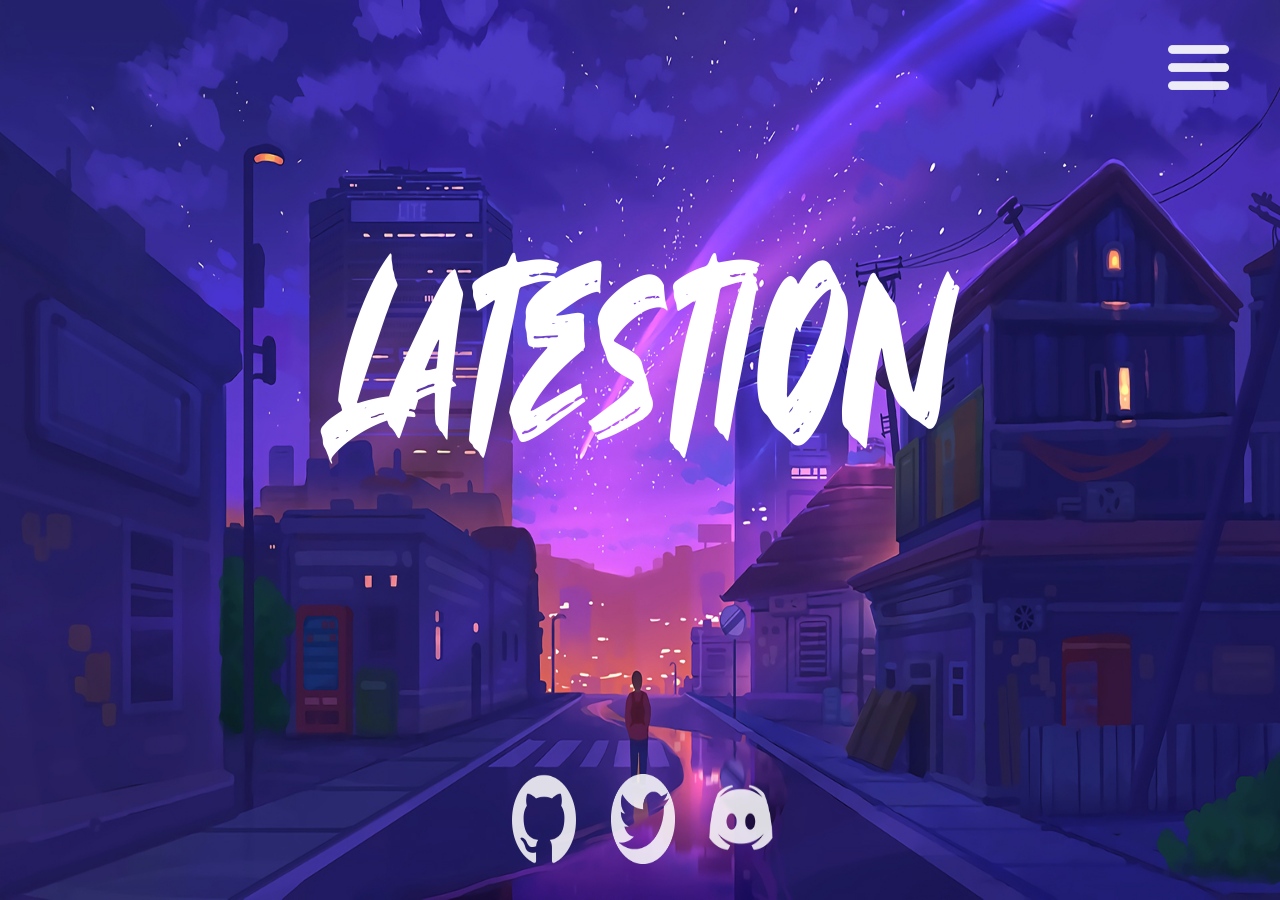
==== index.html @ 1054c76e "Add files via upload" ====
<!DOCTYPE html>
<html lang="en">
	<head>
		<meta charset="UTF-8">
		<meta name="viewport" content="width=device-width, initial-scale=1.0">
		<title>Latestion</title>
	</head>
	<body>
		<a href=""><img src="./images/menu.png" class="menu" height="5%" alt="menu"></a>
		<div>
			<a href="https://github.com/Latestion" target="_blank"><img src="./images/github.png" class="github" height="10%"
				width="5%" alt="git"></a>
			<a href="https://twitter.com/latestion" target="_blank"><img src="./images/twitter.png" class="twitter" height="10%"
				width="5%" alt="twitter"></a>
			<a href="https://discord.gg/XXEAJK3" target="_blank"><img src="./images/discord.png" class="discord" height="10%"
				width="5%" alt="discord"></a>
		</div>
		<div class="centered">
			<img src="./images/latest-1.png" width="100%" height="40%" class="rotate" alt="latestion">
		</div>
		<link rel="stylesheet" href="style.css">
	</body>
</html>
---- style.css ----
body {
    background-image: url('./images/wallhaven-ym1267.jpg');
    background-repeat: no-repeat;
    background-attachment: fixed; 
    background-size: 100% 100%;
}

head {
    position:fixed;
    top: 0;
    left: 0;
    width: 100%;
    height: 10%;
}

.centered {
    filter: brightness(0) invert(1);
    position: absolute;
    top: 40%;
    left: 50%;
    transform: translate(-50%, -50%);
}

.rotate {
    animation: rotation 8s infinite linear;
}

@keyframes rotation {
    0%   {transform: rotate(0deg);}
    25%  {transform: rotate(2deg);}
    50%  {transform: rotate(0deg);}
    75%  {transform: rotate(-2deg);}
    100% {transform: rotate(0deg);}
}

.github {
    position: absolute;
    bottom: 4%;
    left: 40%;
    opacity: 0.85;
}

.twitter {
    position: absolute;
    bottom: 4%;
    left: 47.7%;
    opacity: 0.85;
}

.discord {
    position: absolute;
    bottom: 4%;
    left: 55.4%;
    opacity: 0.85;
}

.menu {
    position: absolute;
    top: 5%;
    right: 4%;
    opacity: 0.9;
    filter: brightness(0) invert(1);
}

.github:hover {
    opacity: 1;
}

.twitter:hover {
    opacity: 1;
}

.discord:hover {
    opacity: 1;
}

.menu:hover {
    opacity: 1;
}
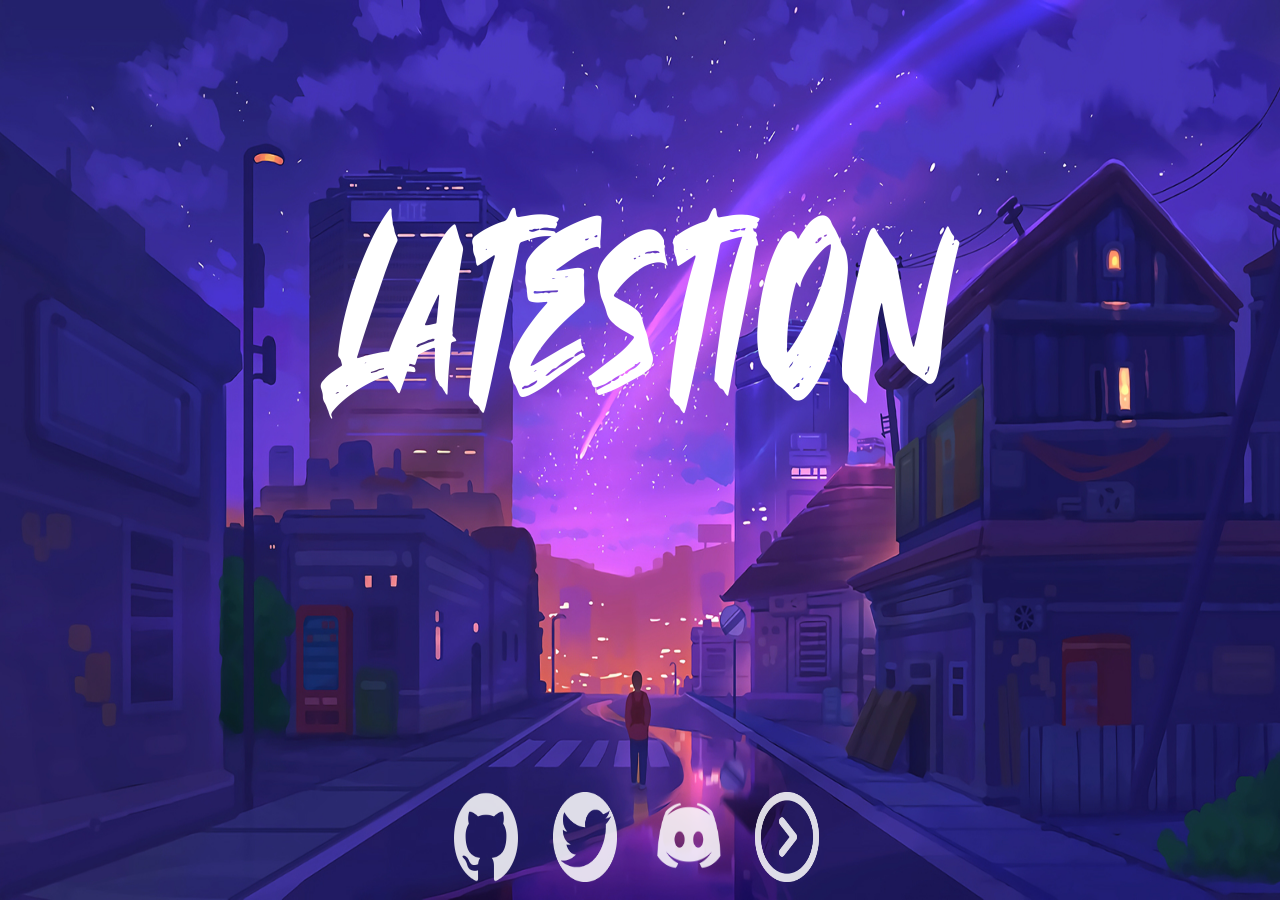
==== commit f06ca8be: "Add files via upload" ====
--- a/index.html
+++ b/index.html
@@ -5,19 +5,20 @@
 		<meta name="viewport" content="width=device-width, initial-scale=1.0">
 		<title>Latestion</title>
 	</head>
+
 	<body>
-		<a href=""><img src="./images/menu.png" class="menu" height="5%" alt="menu"></a>
 		<div>
-			<a href="https://github.com/Latestion" target="_blank"><img src="./images/github.png" class="github" height="10%"
-				width="5%" alt="git"></a>
-			<a href="https://twitter.com/latestion" target="_blank"><img src="./images/twitter.png" class="twitter" height="10%"
-				width="5%" alt="twitter"></a>
-			<a href="https://discord.gg/XXEAJK3" target="_blank"><img src="./images/discord.png" class="discord" height="10%"
-				width="5%" alt="discord"></a>
+			<a href="https://github.com/Latestion" target="_blank"><img src="./images/github.png" class="github"
+					height="10%" width="5%" alt="git"></a>
+			<a href="https://twitter.com/latestion" target="_blank"><img src="./images/twitter.png" class="twitter"
+					height="10%" width="5%" alt="twitter"></a>
+			<a href="https://discord.gg/XXEAJK3" target="_blank"><img src="./images/discord.png" class="discord"
+					height="10%" width="5%" alt="discord"></a>
+			<a href="./acon.html"><img src="./images/next.png" class="next" height="10%" width="5%" alt="profile"></a>
 		</div>
 		<div class="centered">
 			<img src="./images/latest-1.png" width="100%" height="40%" class="rotate" alt="latestion">
 		</div>
-		<link rel="stylesheet" href="style.css">
+		<link rel="stylesheet" href="./style.css">
 	</body>
 </html>
--- a/style.css
+++ b/style.css
@@ -1,5 +1,5 @@
 body {
-    background-image: url('./images/wallhaven-ym1267.jpg');
+    background-image: url('images/wallhaven-ym1267.jpg');
     background-repeat: no-repeat;
     background-attachment: fixed; 
     background-size: 100% 100%;
@@ -16,7 +16,7 @@
 .centered {
     filter: brightness(0) invert(1);
     position: absolute;
-    top: 40%;
+    top: 35%;
     left: 50%;
     transform: translate(-50%, -50%);
 }
@@ -29,36 +29,36 @@
     0%   {transform: rotate(0deg);}
     25%  {transform: rotate(2deg);}
     50%  {transform: rotate(0deg);}
-    75%  {transform: rotate(-2deg);}
+    75%  {transform: rotate(-2.5deg);}
     100% {transform: rotate(0deg);}
 }
 
 .github {
     position: absolute;
-    bottom: 4%;
-    left: 40%;
+    bottom: 2%;
+    left: 35.5%;
     opacity: 0.85;
 }
 
 .twitter {
     position: absolute;
-    bottom: 4%;
-    left: 47.7%;
+    bottom: 2%;
+    left: 43.2%;
     opacity: 0.85;
 }
 
 .discord {
     position: absolute;
-    bottom: 4%;
-    left: 55.4%;
+    bottom: 2%;
+    left: 51.3%;
     opacity: 0.85;
 }
 
-.menu {
+.next {
     position: absolute;
-    top: 5%;
-    right: 4%;
-    opacity: 0.9;
+    bottom: 2%;
+    left: 59%;
+    opacity: 0.85;
     filter: brightness(0) invert(1);
 }
 
@@ -74,6 +74,19 @@
     opacity: 1;
 }
 
-.menu:hover {
+.next:hover {
     opacity: 1;
 }
+
+img:hover {
+    transition: 0.9s;
+    -webkit-transition: 0.9s;
+    -moz-transition: 0.9s;
+    -ms-transition: 0.9s;
+    -o-transition: 0.9s;
+    -webkit-transform: rotate(360deg);
+    -moz-transform: rotate(360deg);
+    -o-transform: rotate(360deg);
+    -ms-transform: rotate(360deg);
+    transform: rotate(360deg);
+}
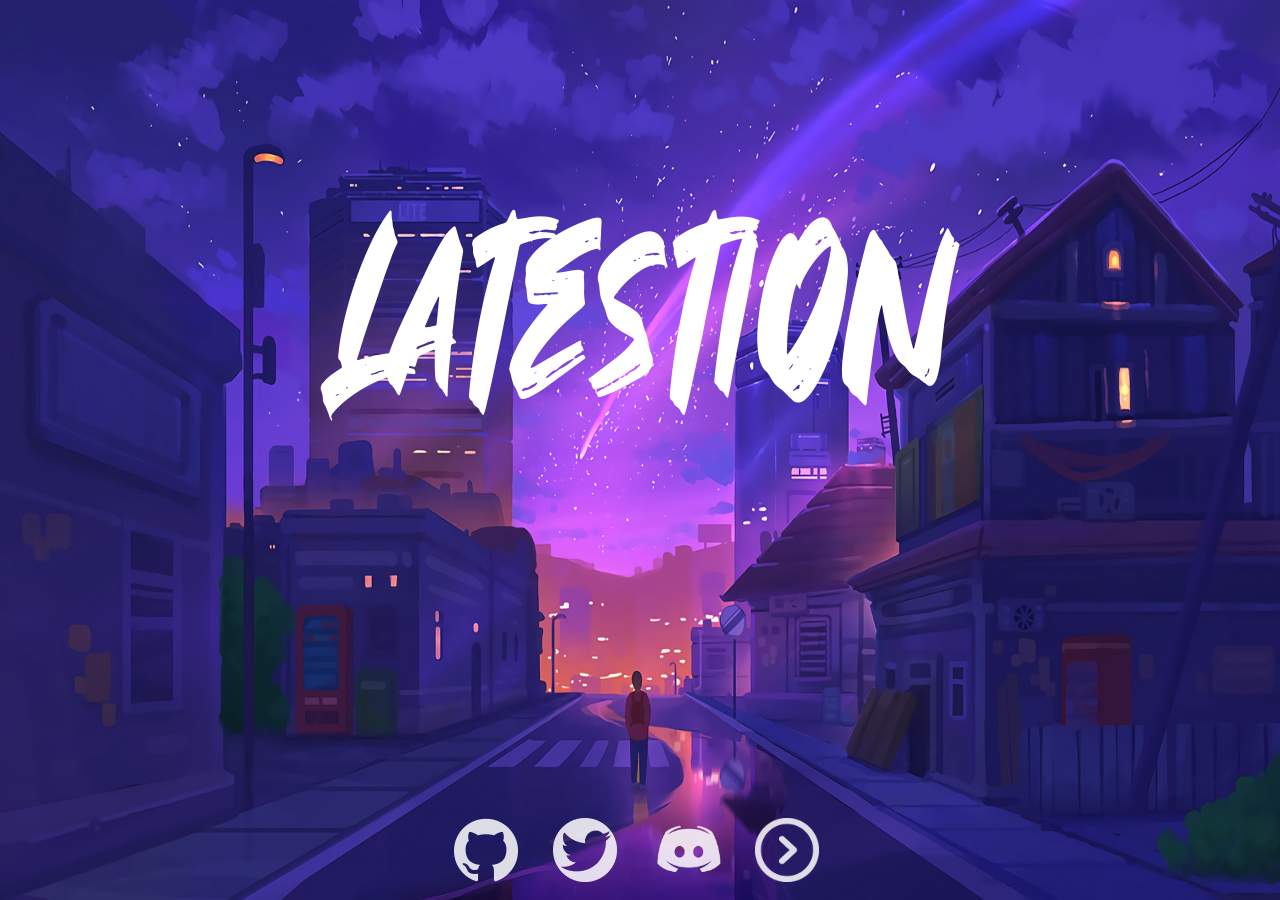
==== commit cc131809: "Add files via upload" ====
--- a/index.html
+++ b/index.html
@@ -8,17 +8,22 @@
 
 	<body>
 		<div>
-			<a href="https://github.com/Latestion" target="_blank"><img src="./images/github.png" class="github"
+			<a href="https://github.com/Latestion" target="_blank"><img src="./images/github.png" class="github img-fluid"
 					height="10%" width="5%" alt="git"></a>
-			<a href="https://twitter.com/latestion" target="_blank"><img src="./images/twitter.png" class="twitter"
+			<a href="https://twitter.com/latestion" target="_blank"><img src="./images/twitter.png" class="twitter img-fluid"
 					height="10%" width="5%" alt="twitter"></a>
-			<a href="https://discord.gg/XXEAJK3" target="_blank"><img src="./images/discord.png" class="discord"
+			<a href="https://discord.gg/XXEAJK3" target="_blank"><img src="./images/discord.png" class="discord img-fluid"
 					height="10%" width="5%" alt="discord"></a>
-			<a href="./acon.html"><img src="./images/next.png" class="next" height="10%" width="5%" alt="profile"></a>
+			<a href="./acon.html"><img src="./images/next.png" class="next img-fluid" height="10%" width="5%" alt="profile"></a>
 		</div>
 		<div class="centered">
-			<img src="./images/latest-1.png" width="100%" height="40%" class="rotate" alt="latestion">
+			<img src="./images/latest-1.png" width="100%" height="40%" class="rotate img-fluid" alt="latestion">
 		</div>
+		<link rel="stylesheet" href="https://stackpath.bootstrapcdn.com/bootstrap/4.5.2/css/bootstrap.min.css"
+			integrity="sha384-JcKb8q3iqJ61gNV9KGb8thSsNjpSL0n8PARn9HuZOnIxN0hoP+VmmDGMN5t9UJ0Z" crossorigin="anonymous">
+		<script src="https://stackpath.bootstrapcdn.com/bootstrap/4.5.2/js/bootstrap.min.js"
+			integrity="sha384-B4gt1jrGC7Jh4AgTPSdUtOBvfO8shuf57BaghqFfPlYxofvL8/KUEfYiJOMMV+rV"
+			crossorigin="anonymous"></script>
 		<link rel="stylesheet" href="./style.css">
 	</body>
 </html>
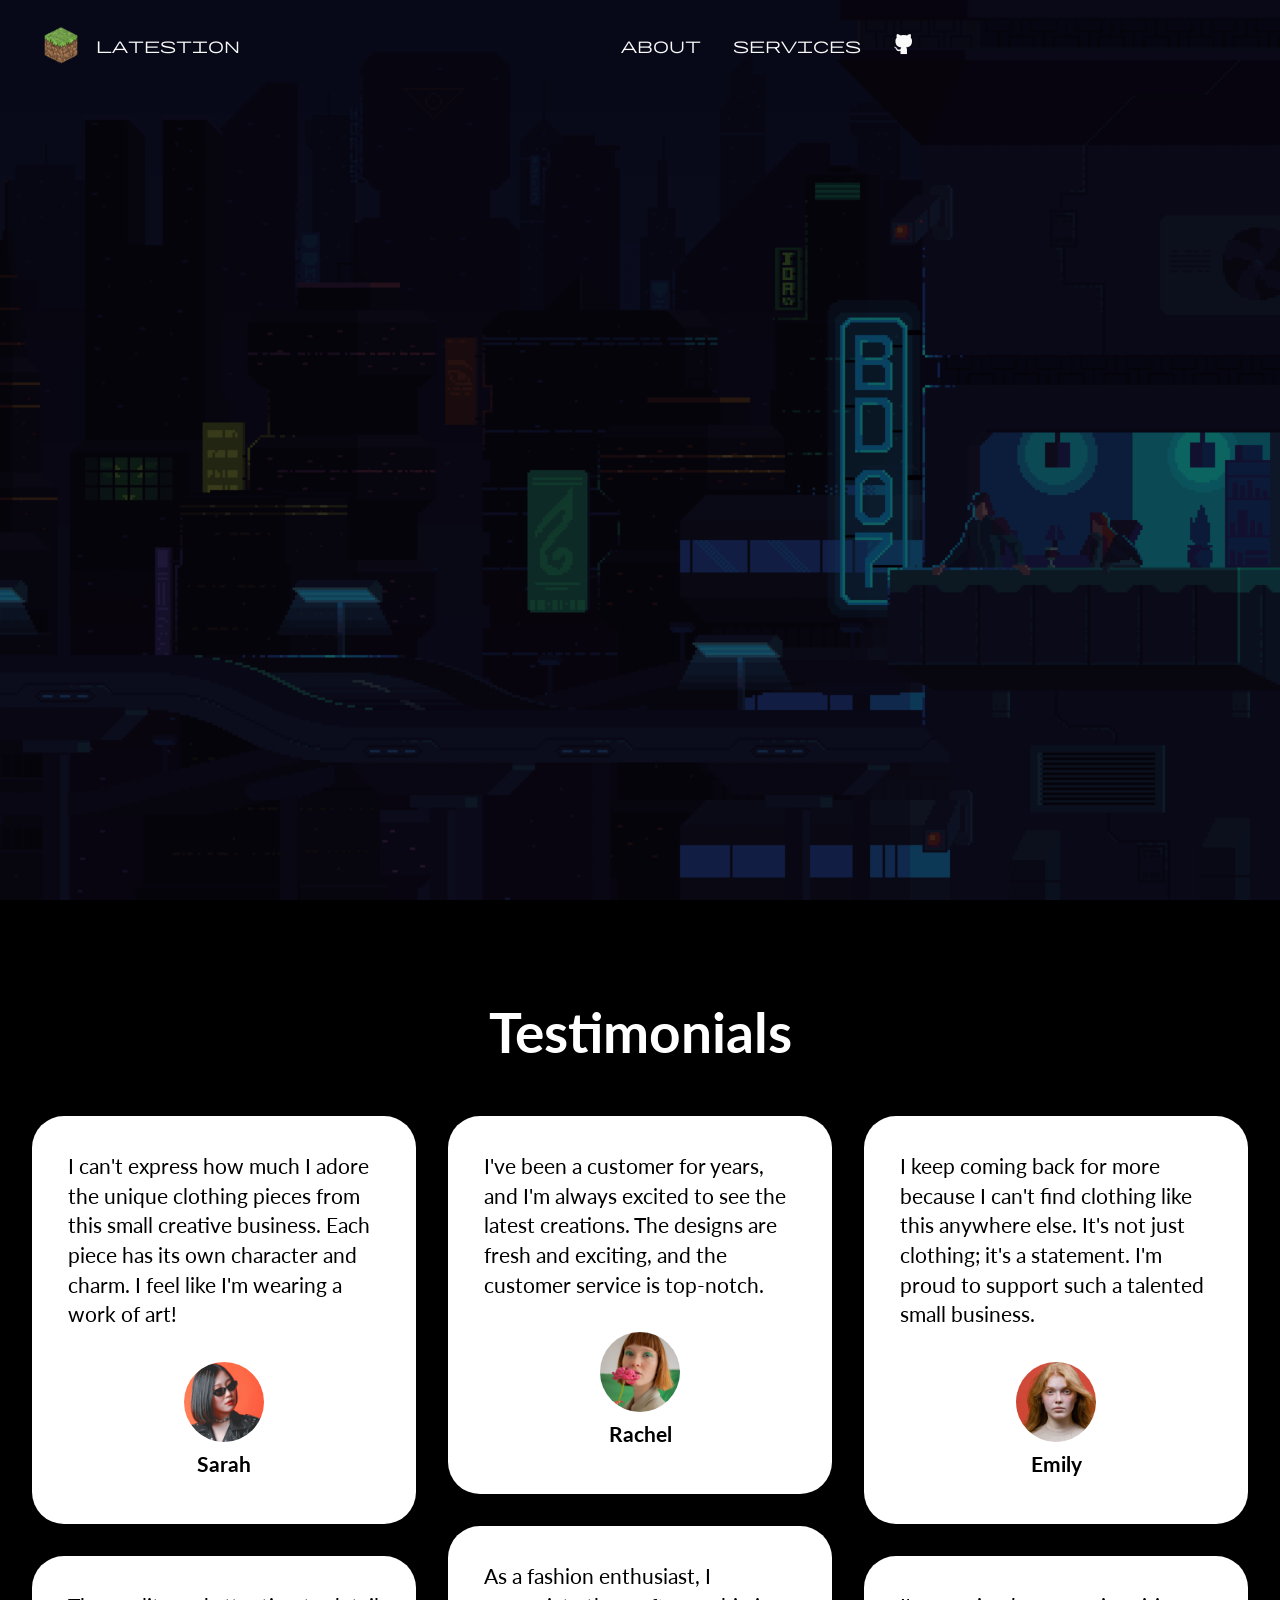
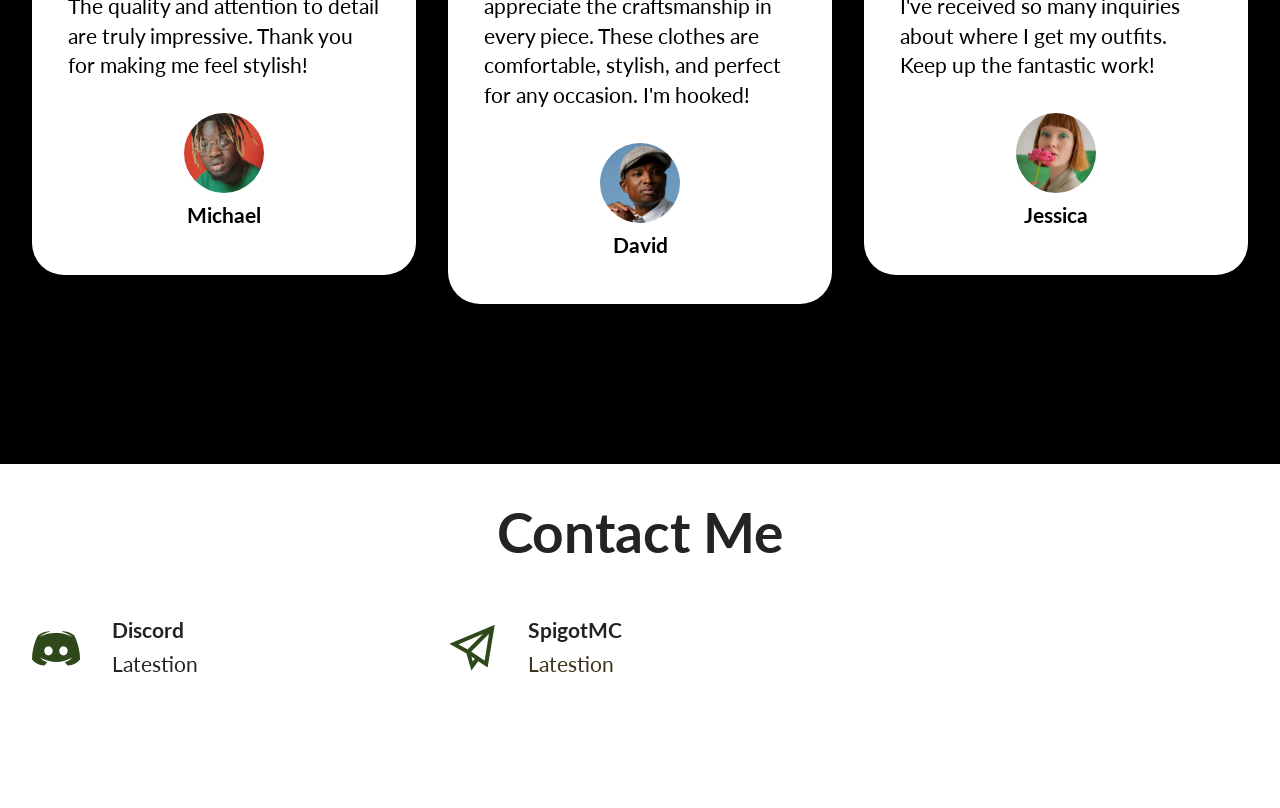
==== commit b310dcee: "Add files via upload Initial" ====
--- a/index.html
+++ b/index.html
@@ -1,29 +1,246 @@
-<!DOCTYPE html>
-<html lang="en">
-	<head>
-		<meta charset="UTF-8">
-		<meta name="viewport" content="width=device-width, initial-scale=1.0">
-		<title>Latestion</title>
-	</head>
-
-	<body>
-		<div>
-			<a href="https://github.com/Latestion" target="_blank"><img src="./images/github.png" class="github img-fluid"
-					height="10%" width="5%" alt="git"></a>
-			<a href="https://twitter.com/latestion" target="_blank"><img src="./images/twitter.png" class="twitter img-fluid"
-					height="10%" width="5%" alt="twitter"></a>
-			<a href="https://discord.gg/XXEAJK3" target="_blank"><img src="./images/discord.png" class="discord img-fluid"
-					height="10%" width="5%" alt="discord"></a>
-			<a href="./acon.html"><img src="./images/next.png" class="next img-fluid" height="10%" width="5%" alt="profile"></a>
-		</div>
-		<div class="centered">
-			<img src="./images/latest-1.png" width="100%" height="40%" class="rotate img-fluid" alt="latestion">
-		</div>
-		<link rel="stylesheet" href="https://stackpath.bootstrapcdn.com/bootstrap/4.5.2/css/bootstrap.min.css"
-			integrity="sha384-JcKb8q3iqJ61gNV9KGb8thSsNjpSL0n8PARn9HuZOnIxN0hoP+VmmDGMN5t9UJ0Z" crossorigin="anonymous">
-		<script src="https://stackpath.bootstrapcdn.com/bootstrap/4.5.2/js/bootstrap.min.js"
-			integrity="sha384-B4gt1jrGC7Jh4AgTPSdUtOBvfO8shuf57BaghqFfPlYxofvL8/KUEfYiJOMMV+rV"
-			crossorigin="anonymous"></script>
-		<link rel="stylesheet" href="./style.css">
-	</body>
+<!DOCTYPE html>
+<html  >
+<head>
+  <!-- Site made with Mobirise Website Builder v5.9.13, https://mobirise.com -->
+  <meta charset="UTF-8">
+  <meta http-equiv="X-UA-Compatible" content="IE=edge">
+  <meta name="generator" content="Mobirise v5.9.13, mobirise.com">
+  <meta name="viewport" content="width=device-width, initial-scale=1, minimum-scale=1">
+  <link rel="shortcut icon" href="assets/images/minecraft-logo-1022-96x96.png" type="image/x-icon">
+  <meta name="description" content="">
+  
+  
+  <title>Home</title>
+  <link rel="stylesheet" href="assets/web/assets/mobirise-icons2/mobirise2.css">
+  <link rel="stylesheet" href="assets/bootstrap/css/bootstrap.min.css">
+  <link rel="stylesheet" href="assets/bootstrap/css/bootstrap-grid.min.css">
+  <link rel="stylesheet" href="assets/bootstrap/css/bootstrap-reboot.min.css">
+  <link rel="stylesheet" href="assets/parallax/jarallax.css">
+  <link rel="stylesheet" href="assets/dropdown/css/style.css">
+  <link rel="stylesheet" href="assets/socicon/css/styles.css">
+  <link rel="stylesheet" href="assets/theme/css/style.css">
+  <link rel="preload" href="https://fonts.googleapis.com/css?family=Inter+Tight:100,200,300,400,500,600,700,800,900,100i,200i,300i,400i,500i,600i,700i,800i,900i&display=swap" as="style" onload="this.onload=null;this.rel='stylesheet'">
+  <noscript><link rel="stylesheet" href="https://fonts.googleapis.com/css?family=Inter+Tight:100,200,300,400,500,600,700,800,900,100i,200i,300i,400i,500i,600i,700i,800i,900i&display=swap"></noscript>
+  <link rel="preload" href="https://fonts.googleapis.com/css?family=Lato:100,100i,300,300i,400,400i,700,700i,900,900i&display=swap" as="style" onload="this.onload=null;this.rel='stylesheet'">
+  <noscript><link rel="stylesheet" href="https://fonts.googleapis.com/css?family=Lato:100,100i,300,300i,400,400i,700,700i,900,900i&display=swap"></noscript>
+  <link rel="preload" href="https://fonts.googleapis.com/css?family=Material+Symbols+Rounded:100,200,300,400,500,600,700&display=swap" as="style" onload="this.onload=null;this.rel='stylesheet'">
+  <noscript><link rel="stylesheet" href="https://fonts.googleapis.com/css?family=Material+Symbols+Rounded:100,200,300,400,500,600,700&display=swap"></noscript>
+  <link rel="preload" as="style" href="assets/mobirise/css/mbr-additional.css?v=IfNjH2"><link rel="stylesheet" href="assets/mobirise/css/mbr-additional.css?v=IfNjH2" type="text/css">
+
+  
+  
+  
+</head>
+<body>
+  
+  <section data-bs-version="5.1" class="menu menu6 cid-u6y2xrXxMY" once="menu" id="menu06-9">
+	
+
+	<nav class="navbar navbar-dropdown opacityScroll navbar-fixed-top navbar-expand-lg">
+		<div class="container">
+			<div class="navbar-brand">
+				<span class="navbar-logo">
+					<a href="https://mobiri.se">
+						<img src="assets/images/minecraft-logo-1022-96x96.png" alt="Mobirise Website Builder" style="height: 2.4rem;">
+					</a>
+				</span>
+				<span class="navbar-caption-wrap"><a class="navbar-caption text-white display-4" href="https://mobiri.se">Latestion</a></span>
+			</div>
+			<button class="navbar-toggler" type="button" data-toggle="collapse" data-bs-toggle="collapse" data-target="#navbarSupportedContent" data-bs-target="#navbarSupportedContent" aria-controls="navbarNavAltMarkup" aria-expanded="false" aria-label="Toggle navigation">
+				<div class="hamburger">
+					<span></span>
+					<span></span>
+					<span></span>
+					<span></span>
+				</div>
+			</button>
+			<div class="collapse navbar-collapse opacityScroll" id="navbarSupportedContent">
+				<ul class="navbar-nav nav-dropdown nav-right" data-app-modern-menu="true"><li class="nav-item">
+						<a class="nav-link link text-white display-4" href="https://mobiri.se">About</a>
+					</li>
+					<li class="nav-item">
+						<a class="nav-link link text-white display-4" href="https://mobiri.se" aria-expanded="false">Services</a>
+					</li>
+					<li class="nav-item">
+						<a class="nav-link link text-white display-4" href="https://mobiri.se"><span class="socicon socicon-github mbr-iconfont mbr-iconfont-btn"></span></a>
+					</li></ul>
+				
+				
+			</div>
+		</div>
+	</nav>
+</section>
+
+<section data-bs-version="5.1" class="header16 cid-u6xWqTujKS mbr-fullscreen mbr-parallax-background" id="header17-4">
+  
+  <div class="mbr-overlay" style="opacity: 0.6; background-color: rgb(0, 0, 0);"></div>
+  <div class="container-fluid">
+    <div class="row">
+      <div class="content-wrap col-12 col-md-12">
+        
+        
+        
+        
+      </div>
+    </div>
+  </div>
+</section>
+
+<section data-bs-version="5.1" class="people04 cid-u6y6r8WC4A" id="people04-c">
+	
+	
+	<div class="container">
+		<div class="row mb-5 justify-content-center">
+			<div class="col-12 mb-0 content-head">
+				<h3 class="mbr-section-title mbr-fonts-style align-center mb-0 display-2">
+					<strong>Testimonials</strong>
+				</h3>
+				
+			</div>
+		</div>
+		<div class="row mbr-masonry" data-masonry="{&quot;percentPosition&quot;: true }">
+			<div class="item features-without-image col-12 col-md-6 col-lg-4 active">
+				<div class="item-wrapper">
+					<div class="card-box align-left">
+						<p class="card-text mbr-fonts-style display-7">
+							I can't express how much I adore the unique clothing pieces from this small creative
+							business. Each piece has its own character and charm. I feel like I'm wearing a work of art!
+						</p>
+						<div class="img-wrapper mt-4 mb-2">
+							<img src="assets/images/team1.jpg" alt="" data-slide-to="0" data-bs-slide-to="0">
+						</div>
+						<h5 class="card-title mbr-fonts-style display-7">
+							<strong>Sarah</strong>
+						</h5>
+					</div>
+				</div>
+			</div>
+			<div class="item features-without-image col-12 col-md-6 col-lg-4">
+				<div class="item-wrapper">
+					<div class="card-box align-left">
+						<p class="card-text mbr-fonts-style display-7">
+							I've been a customer for years, and I'm always excited to see the latest creations. The
+							designs are fresh and exciting, and the customer service is top-notch.
+						</p>
+						<div class="img-wrapper mt-4 mb-2">
+							<img src="assets/images/team2.jpg" data-slide-to="1" data-bs-slide-to="1" alt="">
+						</div>
+						<h5 class="card-title mbr-fonts-style display-7">
+							<strong>Rachel</strong>
+						</h5>
+					</div>
+				</div>
+			</div>
+			<div class="item features-without-image col-12 col-md-6 col-lg-4">
+				<div class="item-wrapper">
+					<div class="card-box align-left">
+						<p class="card-text mbr-fonts-style display-7">
+							I keep coming back for more because I can't find clothing like this anywhere else. It's not
+							just clothing; it's a statement. I'm proud to support such a talented small business.
+						</p>
+						<div class="img-wrapper mt-4 mb-2">
+							<img src="assets/images/team4.jpg" data-slide-to="2" data-bs-slide-to="2" alt="">
+						</div>
+						<h5 class="card-title mbr-fonts-style display-7">
+							<strong>Emily</strong>
+						</h5>
+					</div>
+				</div>
+			</div>
+			<div class="item features-without-image col-12 col-md-6 col-lg-4">
+				<div class="item-wrapper">
+					<div class="card-box align-left">
+						<p class="card-text mbr-fonts-style display-7">
+							As a fashion enthusiast, I appreciate the craftsmanship in every piece. These clothes are
+							comfortable, stylish, and perfect for any occasion. I'm hooked!
+						</p>
+						<div class="img-wrapper mt-4 mb-2">
+							<img src="assets/images/team3.jpg" data-slide-to="3" data-bs-slide-to="3" alt="">
+						</div>
+						<h5 class="card-title mbr-fonts-style display-7">
+							<strong>David</strong>
+						</h5>
+					</div>
+				</div>
+			</div>
+			<div class="item features-without-image col-12 col-md-6 col-lg-4">
+				<div class="item-wrapper">
+					<div class="card-box align-left">
+						<p class="card-text mbr-fonts-style display-7">
+							The quality and attention to detail are truly impressive. Thank you for making me feel stylish!
+						</p>
+						<div class="img-wrapper mt-4 mb-2">
+							<img src="assets/images/team6.jpg" data-slide-to="4" data-bs-slide-to="4" alt="">
+						</div>
+						<h5 class="card-title mbr-fonts-style display-7">
+							<strong>Michael</strong>
+						</h5>
+					</div>
+				</div>
+			</div>
+			<div class="item features-without-image col-12 col-md-6 col-lg-4">
+				<div class="item-wrapper">
+					<div class="card-box align-left">
+						<p class="card-text mbr-fonts-style display-7">
+							I've received so many inquiries about where I get my outfits. Keep up the fantastic work!
+						</p>
+						<div class="img-wrapper mt-4 mb-2">
+							<img src="assets/images/team2.jpg" data-slide-to="5" data-bs-slide-to="5" alt="">
+						</div>
+						<h5 class="card-title mbr-fonts-style display-7">
+							<strong>Jessica</strong>
+						</h5>
+					</div>
+				</div>
+			</div>
+		</div>
+	</div>
+</section>
+
+<section data-bs-version="5.1" class="social02 cid-u6y6AEX4lq" id="social02-d">
+	
+
+	
+	
+	<div class="container">
+		<div class="row justify-content-center">
+			<div class="col-12 content-head">
+				<div class="mb-5">
+					<h5 class="mbr-section-title mbr-fonts-style align-center mb-0 display-2">
+						<strong>Contact Me</strong></h5>
+					
+				</div>
+			</div>
+		</div>
+		<div class="row">
+			
+			
+			
+			
+			
+			<div class="item features-without-image col-12 col-md-6 col-lg-4 active">
+				<div class="item-wrapper">
+					<span class="mbr-iconfont m-auto socicon-discord socicon"></span>
+					<div class="card-box">
+						<h4 class="card-title mbr-fonts-style mb-1 display-7">
+							<strong>Discord</strong></h4>
+						<h5 class="card-text mbr-fonts-style display-7">Latestion<br></h5>
+					</div>
+				</div>
+			</div><div class="item features-without-image col-12 col-md-6 col-lg-4">
+				<div class="item-wrapper">
+					<span class="mbr-iconfont m-auto mobi-mbri-paper-plane mobi-mbri"></span>
+					<div class="card-box">
+						<h4 class="card-title mbr-fonts-style mb-1 display-7">
+							<strong>SpigotMC</strong></h4>
+						<h5 class="card-text mbr-fonts-style display-7"><a href="https://www.spigotmc.org/resources/authors/latestion.774721/" class="text-success" target="_blank">Latestion</a><br></h5>
+					</div>
+				</div>
+			</div>
+		</div>
+	</div>
+</section><section class="display-7" style="padding: 0;align-items: center;justify-content: center;flex-wrap: wrap;    align-content: center;display: flex;position: relative;height: 4rem;"><a href="https://mobiri.se/3157482" style="flex: 1 1;height: 4rem;position: absolute;width: 100%;z-index: 1;"><img alt="" style="height: 4rem;" src="[data-uri]"></a><p style="margin: 0;text-align: center;" class="display-7">&#8204;</p><a style="z-index:1" href="https://mobirise.com/offline-website-builder.html">Offline Website Builder</a></section><script src="assets/bootstrap/js/bootstrap.bundle.min.js"></script>  <script src="assets/parallax/jarallax.js"></script>  <script src="assets/smoothscroll/smooth-scroll.js"></script>  <script src="assets/ytplayer/index.js"></script>  <script src="assets/dropdown/js/navbar-dropdown.js"></script>  <script src="assets/masonry/masonry.pkgd.min.js"></script>  <script src="assets/imagesloaded/imagesloaded.pkgd.min.js"></script>  <script src="assets/theme/js/script.js"></script>  
+  
+  
+</body>
 </html>
--- a/assets/web/assets/mobirise-icons2/mobirise2.css
+++ b/assets/web/assets/mobirise-icons2/mobirise2.css
@@ -0,0 +1,498 @@
+@font-face {
+  font-family: 'Moririse2';
+  font-display: swap;
+  src:  url('mobirise2.eot?f2bix4');
+  src:  url('mobirise2.eot?f2bix4#iefix') format('embedded-opentype'),
+    url('mobirise2.ttf?f2bix4') format('truetype'),
+    url('mobirise2.woff?f2bix4') format('woff'),
+    url('mobirise2.svg?f2bix4#mobirise2') format('svg');
+  font-weight: normal;
+  font-style: normal;
+}
+
+[class^="mobi-"], [class*=" mobi-"] {
+  /* use !important to prevent issues with browser extensions that change fonts */
+  font-family: 'Moririse2' !important;
+  speak: none;
+  font-style: normal;
+  font-weight: normal;
+  font-variant: normal;
+  text-transform: none;
+  line-height: 1;
+
+  /* Better Font Rendering =========== */
+  -webkit-font-smoothing: antialiased;
+  -moz-osx-font-smoothing: grayscale;
+}
+
+.mobi-mbri-add-submenu:before {
+  content: "\e900";
+}
+.mobi-mbri-alert:before {
+  content: "\e901";
+}
+.mobi-mbri-align-center:before {
+  content: "\e902";
+}
+.mobi-mbri-align-justify:before {
+  content: "\e903";
+}
+.mobi-mbri-align-left:before {
+  content: "\e904";
+}
+.mobi-mbri-align-right:before {
+  content: "\e905";
+}
+.mobi-mbri-android:before {
+  content: "\e906";
+}
+.mobi-mbri-apple:before {
+  content: "\e907";
+}
+.mobi-mbri-arrow-down:before {
+  content: "\e908";
+}
+.mobi-mbri-arrow-next:before {
+  content: "\e909";
+}
+.mobi-mbri-arrow-prev:before {
+  content: "\e90a";
+}
+.mobi-mbri-arrow-up:before {
+  content: "\e90b";
+}
+.mobi-mbri-bold:before {
+  content: "\e90c";
+}
+.mobi-mbri-bookmark:before {
+  content: "\e90d";
+}
+.mobi-mbri-bootstrap:before {
+  content: "\e90e";
+}
+.mobi-mbri-briefcase:before {
+  content: "\e90f";
+}
+.mobi-mbri-browse:before {
+  content: "\e910";
+}
+.mobi-mbri-bulleted-list:before {
+  content: "\e911";
+}
+.mobi-mbri-calendar:before {
+  content: "\e912";
+}
+.mobi-mbri-camera:before {
+  content: "\e913";
+}
+.mobi-mbri-cart-add:before {
+  content: "\e914";
+}
+.mobi-mbri-cart-full:before {
+  content: "\e915";
+}
+.mobi-mbri-cash:before {
+  content: "\e916";
+}
+.mobi-mbri-change-style:before {
+  content: "\e917";
+}
+.mobi-mbri-chat:before {
+  content: "\e918";
+}
+.mobi-mbri-clock:before {
+  content: "\e919";
+}
+.mobi-mbri-close:before {
+  content: "\e91a";
+}
+.mobi-mbri-cloud:before {
+  content: "\e91b";
+}
+.mobi-mbri-code:before {
+  content: "\e91c";
+}
+.mobi-mbri-contact-form:before {
+  content: "\e91d";
+}
+.mobi-mbri-credit-card:before {
+  content: "\e91e";
+}
+.mobi-mbri-cursor-click:before {
+  content: "\e91f";
+}
+.mobi-mbri-cust-feedback:before {
+  content: "\e920";
+}
+.mobi-mbri-database:before {
+  content: "\e921";
+}
+.mobi-mbri-delivery:before {
+  content: "\e922";
+}
+.mobi-mbri-desktop:before {
+  content: "\e923";
+}
+.mobi-mbri-devices:before {
+  content: "\e924";
+}
+.mobi-mbri-down:before {
+  content: "\e925";
+}
+.mobi-mbri-download-2:before {
+  content: "\e926";
+}
+.mobi-mbri-download:before {
+  content: "\e927";
+}
+.mobi-mbri-drag-n-drop-2:before {
+  content: "\e928";
+}
+.mobi-mbri-drag-n-drop:before {
+  content: "\e929";
+}
+.mobi-mbri-edit-2:before {
+  content: "\e92a";
+}
+.mobi-mbri-edit:before {
+  content: "\e92b";
+}
+.mobi-mbri-error:before {
+  content: "\e92c";
+}
+.mobi-mbri-extension:before {
+  content: "\e92d";
+}
+.mobi-mbri-features:before {
+  content: "\e92e";
+}
+.mobi-mbri-file:before {
+  content: "\e92f";
+}
+.mobi-mbri-flag:before {
+  content: "\e930";
+}
+.mobi-mbri-folder:before {
+  content: "\e931";
+}
+.mobi-mbri-gift:before {
+  content: "\e932";
+}
+.mobi-mbri-github:before {
+  content: "\e933";
+}
+.mobi-mbri-globe-2:before {
+  content: "\e934";
+}
+.mobi-mbri-globe:before {
+  content: "\e935";
+}
+.mobi-mbri-growing-chart:before {
+  content: "\e936";
+}
+.mobi-mbri-hearth:before {
+  content: "\e937";
+}
+.mobi-mbri-help:before {
+  content: "\e938";
+}
+.mobi-mbri-home:before {
+  content: "\e939";
+}
+.mobi-mbri-hot-cup:before {
+  content: "\e93a";
+}
+.mobi-mbri-idea:before {
+  content: "\e93b";
+}
+.mobi-mbri-image-gallery:before {
+  content: "\e93c";
+}
+.mobi-mbri-image-slider:before {
+  content: "\e93d";
+}
+.mobi-mbri-info:before {
+  content: "\e93e";
+}
+.mobi-mbri-italic:before {
+  content: "\e93f";
+}
+.mobi-mbri-key:before {
+  content: "\e940";
+}
+.mobi-mbri-laptop:before {
+  content: "\e941";
+}
+.mobi-mbri-layers:before {
+  content: "\e942";
+}
+.mobi-mbri-left-right:before {
+  content: "\e943";
+}
+.mobi-mbri-left:before {
+  content: "\e944";
+}
+.mobi-mbri-letter:before {
+  content: "\e945";
+}
+.mobi-mbri-like:before {
+  content: "\e946";
+}
+.mobi-mbri-link:before {
+  content: "\e947";
+}
+.mobi-mbri-lock:before {
+  content: "\e948";
+}
+.mobi-mbri-login:before {
+  content: "\e949";
+}
+.mobi-mbri-logout:before {
+  content: "\e94a";
+}
+.mobi-mbri-magic-stick:before {
+  content: "\e94b";
+}
+.mobi-mbri-map-pin:before {
+  content: "\e94c";
+}
+.mobi-mbri-menu:before {
+  content: "\e94d";
+}
+.mobi-mbri-mobile-2:before {
+  content: "\e94e";
+}
+.mobi-mbri-mobile-horizontal:before {
+  content: "\e94f";
+}
+.mobi-mbri-mobile:before {
+  content: "\e950";
+}
+.mobi-mbri-mobirise:before {
+  content: "\e951";
+}
+.mobi-mbri-more-horizontal:before {
+  content: "\e952";
+}
+.mobi-mbri-more-vertical:before {
+  content: "\e953";
+}
+.mobi-mbri-music:before {
+  content: "\e954";
+}
+.mobi-mbri-new-file:before {
+  content: "\e955";
+}
+.mobi-mbri-numbered-list:before {
+  content: "\e956";
+}
+.mobi-mbri-opened-folder:before {
+  content: "\e957";
+}
+.mobi-mbri-pages:before {
+  content: "\e958";
+}
+.mobi-mbri-paper-plane:before {
+  content: "\e959";
+}
+.mobi-mbri-paperclip:before {
+  content: "\e95a";
+}
+.mobi-mbri-phone:before {
+  content: "\e95b";
+}
+.mobi-mbri-photo:before {
+  content: "\e95c";
+}
+.mobi-mbri-photos:before {
+  content: "\e95d";
+}
+.mobi-mbri-pin:before {
+  content: "\e95e";
+}
+.mobi-mbri-play:before {
+  content: "\e95f";
+}
+.mobi-mbri-plus:before {
+  content: "\e960";
+}
+.mobi-mbri-preview:before {
+  content: "\e961";
+}
+.mobi-mbri-print:before {
+  content: "\e962";
+}
+.mobi-mbri-protect:before {
+  content: "\e963";
+}
+.mobi-mbri-question:before {
+  content: "\e964";
+}
+.mobi-mbri-quote-left:before {
+  content: "\e965";
+}
+.mobi-mbri-quote-right:before {
+  content: "\e966";
+}
+.mobi-mbri-redo:before {
+  content: "\e967";
+}
+.mobi-mbri-refresh:before {
+  content: "\e968";
+}
+.mobi-mbri-responsive-2:before {
+  content: "\e969";
+}
+.mobi-mbri-responsive:before {
+  content: "\e96a";
+}
+.mobi-mbri-right:before {
+  content: "\e96b";
+}
+.mobi-mbri-rocket:before {
+  content: "\e96c";
+}
+.mobi-mbri-sad-face:before {
+  content: "\e96d";
+}
+.mobi-mbri-sale:before {
+  content: "\e96e";
+}
+.mobi-mbri-save:before {
+  content: "\e96f";
+}
+.mobi-mbri-search:before {
+  content: "\e970";
+}
+.mobi-mbri-setting-2:before {
+  content: "\e971";
+}
+.mobi-mbri-setting-3:before {
+  content: "\e972";
+}
+.mobi-mbri-setting:before {
+  content: "\e973";
+}
+.mobi-mbri-share:before {
+  content: "\e974";
+}
+.mobi-mbri-shopping-bag:before {
+  content: "\e975";
+}
+.mobi-mbri-shopping-basket:before {
+  content: "\e976";
+}
+.mobi-mbri-shopping-cart:before {
+  content: "\e977";
+}
+.mobi-mbri-sites:before {
+  content: "\e978";
+}
+.mobi-mbri-smile-face:before {
+  content: "\e979";
+}
+.mobi-mbri-speed:before {
+  content: "\e97a";
+}
+.mobi-mbri-star:before {
+  content: "\e97b";
+}
+.mobi-mbri-success:before {
+  content: "\e97c";
+}
+.mobi-mbri-sun:before {
+  content: "\e97d";
+}
+.mobi-mbri-sun2:before {
+  content: "\e97e";
+}
+.mobi-mbri-tablet-vertical:before {
+  content: "\e97f";
+}
+.mobi-mbri-tablet:before {
+  content: "\e980";
+}
+.mobi-mbri-target:before {
+  content: "\e981";
+}
+.mobi-mbri-timer:before {
+  content: "\e982";
+}
+.mobi-mbri-to-ftp:before {
+  content: "\e983";
+}
+.mobi-mbri-to-local-drive:before {
+  content: "\e984";
+}
+.mobi-mbri-touch-swipe:before {
+  content: "\e985";
+}
+.mobi-mbri-touch:before {
+  content: "\e986";
+}
+.mobi-mbri-trash:before {
+  content: "\e987";
+}
+.mobi-mbri-underline:before {
+  content: "\e988";
+}
+.mobi-mbri-undo:before {
+  content: "\e989";
+}
+.mobi-mbri-unlink:before {
+  content: "\e98a";
+}
+.mobi-mbri-unlock:before {
+  content: "\e98b";
+}
+.mobi-mbri-up-down:before {
+  content: "\e98c";
+}
+.mobi-mbri-up:before {
+  content: "\e98d";
+}
+.mobi-mbri-update:before {
+  content: "\e98e";
+}
+.mobi-mbri-upload-2:before {
+  content: "\e98f";
+}
+.mobi-mbri-upload:before {
+  content: "\e990";
+}
+.mobi-mbri-user-2:before {
+  content: "\e991";
+}
+.mobi-mbri-user:before {
+  content: "\e992";
+}
+.mobi-mbri-users:before {
+  content: "\e993";
+}
+.mobi-mbri-video-play:before {
+  content: "\e994";
+}
+.mobi-mbri-video:before {
+  content: "\e995";
+}
+.mobi-mbri-watch:before {
+  content: "\e996";
+}
+.mobi-mbri-website-theme-2:before {
+  content: "\e997";
+}
+.mobi-mbri-website-theme:before {
+  content: "\e998";
+}
+.mobi-mbri-wifi:before {
+  content: "\e999";
+}
+.mobi-mbri-windows:before {
+  content: "\e99a";
+}
+.mobi-mbri-zoom-in:before {
+  content: "\e99b";
+}
+.mobi-mbri-zoom-out:before {
+  content: "\e99c";
+}
--- a/assets/parallax/jarallax.css
+++ b/assets/parallax/jarallax.css
@@ -0,0 +1,15 @@
+.jarallax {
+    position: relative;
+    z-index: 0;
+}
+.jarallax > .jarallax-img {
+    position: absolute;
+    object-fit: cover;
+    /* support for plugin https://github.com/bfred-it/object-fit-images */
+    font-family: 'object-fit: cover;';
+    top: 0;
+    left: 0;
+    width: 100%;
+    height: 100%;
+    z-index: -1;
+}
--- a/assets/dropdown/css/style.css
+++ b/assets/dropdown/css/style.css
@@ -0,0 +1,265 @@
+.navbar-dropdown {
+  left: 0;
+  padding: 0;
+  position: absolute;
+  right: 0;
+  top: 0;
+  transition: all 0.45s ease;
+  z-index: 1030;
+  background: #282828; }
+  .navbar-dropdown .navbar-logo {
+    margin-right: 0.8rem;
+    transition: margin 0.3s ease-in-out;
+    vertical-align: middle; }
+    .navbar-dropdown .navbar-logo img {
+      height: 3.125rem;
+      transition: all 0.3s ease-in-out; }
+    .navbar-dropdown .navbar-logo.mbr-iconfont {
+      font-size: 3.125rem;
+      line-height: 3.125rem; }
+  .navbar-dropdown .navbar-caption {
+    font-weight: 700;
+    white-space: normal;
+    vertical-align: -4px;
+    line-height: 3.125rem !important; }
+    .navbar-dropdown .navbar-caption, .navbar-dropdown .navbar-caption:hover {
+      color: inherit;
+      text-decoration: none; }
+  .navbar-dropdown .mbr-iconfont + .navbar-caption {
+    vertical-align: -1px; }
+  .navbar-dropdown.navbar-fixed-top {
+    position: fixed; }
+  .navbar-dropdown .navbar-brand span {
+    vertical-align: -4px; }
+  .navbar-dropdown.bg-color.transparent {
+    background: none; }
+  .navbar-dropdown.navbar-short .navbar-brand {
+    padding: 0.625rem 0; }
+    .navbar-dropdown.navbar-short .navbar-brand span {
+      vertical-align: -1px; }
+  .navbar-dropdown.navbar-short .navbar-caption {
+    line-height: 2.375rem !important;
+    vertical-align: -2px; }
+  .navbar-dropdown.navbar-short .navbar-logo {
+    margin-right: 0.5rem; }
+    .navbar-dropdown.navbar-short .navbar-logo img {
+      height: 2.375rem; }
+    .navbar-dropdown.navbar-short .navbar-logo.mbr-iconfont {
+      font-size: 2.375rem;
+      line-height: 2.375rem; }
+  .navbar-dropdown.navbar-short .mbr-table-cell {
+    height: 3.625rem; }
+  .navbar-dropdown .navbar-close {
+    left: 0.6875rem;
+    position: fixed;
+    top: 0.75rem;
+    z-index: 1000; }
+  .navbar-dropdown .hamburger-icon {
+    content: "";
+    display: inline-block;
+    vertical-align: middle;
+    width: 16px;
+    -webkit-box-shadow: 0 -6px 0 1px #282828,0 0 0 1px #282828,0 6px 0 1px #282828;
+    -moz-box-shadow: 0 -6px 0 1px #282828,0 0 0 1px #282828,0 6px 0 1px #282828;
+    box-shadow: 0 -6px 0 1px #282828,0 0 0 1px #282828,0 6px 0 1px #282828; }
+
+.dropdown-menu .dropdown-toggle[data-toggle="dropdown-submenu"]::after {
+  border-bottom: 0.35em solid transparent;
+  border-left: 0.35em solid;
+  border-right: 0;
+  border-top: 0.35em solid transparent;
+  margin-left: 0.3rem; }
+
+.dropdown-menu .dropdown-item:focus {
+  outline: 0; }
+
+.nav-dropdown {
+  font-size: 0.75rem;
+  font-weight: 500;
+  height: auto !important; }
+  .nav-dropdown .nav-btn {
+    padding-left: 1rem; }
+  .nav-dropdown .link {
+    margin: .667em 1.667em;
+    font-weight: 500;
+    padding: 0;
+    transition: color .2s ease-in-out; }
+    .nav-dropdown .link.dropdown-toggle {
+      margin-right: 2.583em; }
+      .nav-dropdown .link.dropdown-toggle::after {
+        margin-left: .25rem;
+        border-top: 0.35em solid;
+        border-right: 0.35em solid transparent;
+        border-left: 0.35em solid transparent;
+        border-bottom: 0; }
+      .nav-dropdown .link.dropdown-toggle[aria-expanded="true"] {
+        margin: 0;
+        padding: 0.667em 3.263em  0.667em 1.667em; }
+  .nav-dropdown .link::after,
+  .nav-dropdown .dropdown-item::after {
+    color: inherit; }
+  .nav-dropdown .btn {
+    font-size: 0.75rem;
+    font-weight: 700;
+    letter-spacing: 0;
+    margin-bottom: 0;
+    padding-left: 1.25rem;
+    padding-right: 1.25rem; }
+  .nav-dropdown .dropdown-menu {
+    border-radius: 0;
+    border: 0;
+    left: 0;
+    margin: 0;
+    padding-bottom: 1.25rem;
+    padding-top: 1.25rem;
+    position: relative; }
+  .nav-dropdown .dropdown-submenu {
+    margin-left: 0.125rem;
+    top: 0; }
+  .nav-dropdown .dropdown-item {
+    font-weight: 500;
+    line-height: 2;
+    padding: 0.3846em 4.615em 0.3846em 1.5385em;
+    position: relative;
+    transition: color .2s ease-in-out, background-color .2s ease-in-out; }
+    .nav-dropdown .dropdown-item::after {
+      margin-top: -0.3077em;
+      position: absolute;
+      right: 1.1538em;
+      top: 50%; }
+    .nav-dropdown .dropdown-item:focus, .nav-dropdown .dropdown-item:hover {
+      background: none; }
+
+@media (max-width: 767px) {
+  .nav-dropdown.navbar-toggleable-sm {
+    bottom: 0;
+    display: none;
+    left: 0;
+    overflow-x: hidden;
+    position: fixed;
+    top: 0;
+    transform: translateX(-100%);
+    -ms-transform: translateX(-100%);
+    -webkit-transform: translateX(-100%);
+    width: 18.75rem;
+    z-index: 999; } }
+.nav-dropdown.navbar-toggleable-xl {
+  bottom: 0;
+  display: none;
+  left: 0;
+  overflow-x: hidden;
+  position: fixed;
+  top: 0;
+  transform: translateX(-100%);
+  -ms-transform: translateX(-100%);
+  -webkit-transform: translateX(-100%);
+  width: 18.75rem;
+  z-index: 999; }
+
+.nav-dropdown-sm {
+  display: block !important;
+  overflow-x: hidden;
+  overflow: auto;
+  padding-top: 3.875rem; }
+  .nav-dropdown-sm::after {
+    content: "";
+    display: block;
+    height: 3rem;
+    width: 100%; }
+  .nav-dropdown-sm.collapse.in ~ .navbar-close {
+    display: block !important; }
+  .nav-dropdown-sm.collapsing, .nav-dropdown-sm.collapse.in {
+    transform: translateX(0);
+    -ms-transform: translateX(0);
+    -webkit-transform: translateX(0);
+    transition: all 0.25s ease-out;
+    -webkit-transition: all 0.25s ease-out;
+    background: #282828; }
+  .nav-dropdown-sm.collapsing[aria-expanded="false"] {
+    transform: translateX(-100%);
+    -ms-transform: translateX(-100%);
+    -webkit-transform: translateX(-100%); }
+  .nav-dropdown-sm .nav-item {
+    display: block;
+    margin-left: 0 !important;
+    padding-left: 0; }
+  .nav-dropdown-sm .link,
+  .nav-dropdown-sm .dropdown-item {
+    border-top: 1px dotted rgba(255, 255, 255, 0.1);
+    font-size: 0.8125rem;
+    line-height: 1.6;
+    margin: 0 !important;
+    padding: 0.875rem 2.4rem 0.875rem 1.5625rem !important;
+    position: relative;
+    white-space: normal; }
+    .nav-dropdown-sm .link:focus, .nav-dropdown-sm .link:hover,
+    .nav-dropdown-sm .dropdown-item:focus,
+    .nav-dropdown-sm .dropdown-item:hover {
+      background: rgba(0, 0, 0, 0.2) !important;
+      color: #c0a375; }
+  .nav-dropdown-sm .nav-btn {
+    position: relative;
+    padding: 1.5625rem 1.5625rem 0 1.5625rem; }
+    .nav-dropdown-sm .nav-btn::before {
+      border-top: 1px dotted rgba(255, 255, 255, 0.1);
+      content: "";
+      left: 0;
+      position: absolute;
+      top: 0;
+      width: 100%; }
+    .nav-dropdown-sm .nav-btn + .nav-btn {
+      padding-top: 0.625rem; }
+      .nav-dropdown-sm .nav-btn + .nav-btn::before {
+        display: none; }
+  .nav-dropdown-sm .btn {
+    padding: 0.625rem 0; }
+  .nav-dropdown-sm .dropdown-toggle[data-toggle="dropdown-submenu"]::after {
+    margin-left: .25rem;
+    border-top: 0.35em solid;
+    border-right: 0.35em solid transparent;
+    border-left: 0.35em solid transparent;
+    border-bottom: 0; }
+  .nav-dropdown-sm .dropdown-toggle[data-toggle="dropdown-submenu"][aria-expanded="true"]::after {
+    border-top: 0;
+    border-right: 0.35em solid transparent;
+    border-left: 0.35em solid transparent;
+    border-bottom: 0.35em solid; }
+  .nav-dropdown-sm .dropdown-menu {
+    margin: 0;
+    padding: 0;
+    position: relative;
+    top: 0;
+    left: 0;
+    width: 100%;
+    border: 0;
+    float: none;
+    border-radius: 0;
+    background: none; }
+  .nav-dropdown-sm .dropdown-submenu {
+    left: 100%;
+    margin-left: 0.125rem;
+    margin-top: -1.25rem;
+    top: 0; }
+
+.navbar-toggleable-sm .nav-dropdown .dropdown-menu {
+  position: absolute; }
+
+.navbar-toggleable-sm .nav-dropdown .dropdown-submenu {
+  left: 100%;
+  margin-left: 0.125rem;
+  margin-top: -1.25rem;
+  top: 0; }
+
+.navbar-toggleable-sm.opened .nav-dropdown .dropdown-menu {
+  position: relative; }
+
+.navbar-toggleable-sm.opened .nav-dropdown .dropdown-submenu {
+  left: 0;
+  margin-left: 00rem;
+  margin-top: 0rem;
+  top: 0; }
+
+.is-builder .nav-dropdown.collapsing {
+  transition: none !important; }
+
+
--- a/assets/socicon/css/styles.css
+++ b/assets/socicon/css/styles.css
@@ -0,0 +1,934 @@
+@charset "UTF-8";
+
+@font-face {
+  font-family: 'Socicon';
+  src:  url('../fonts/socicon.eot');
+  src:  url('../fonts/socicon.eot?#iefix') format('embedded-opentype'),
+    url('../fonts/socicon.woff2') format('woff2'),
+    url('../fonts/socicon.ttf') format('truetype'),
+    url('../fonts/socicon.woff') format('woff'),
+    url('../fonts/socicon.svg#socicon') format('svg');
+  font-weight: normal;
+  font-style: normal;
+  font-display: swap;
+}
+
+[data-icon]:before {
+  font-family: "socicon" !important;
+  content: attr(data-icon);
+  font-style: normal !important;
+  font-weight: normal !important;
+  font-variant: normal !important;
+  text-transform: none !important;
+  speak: none;
+  line-height: 1;
+  -webkit-font-smoothing: antialiased;
+  -moz-osx-font-smoothing: grayscale;
+}
+
+[class^="socicon-"], [class*=" socicon-"] {
+  /* use !important to prevent issues with browser extensions that change fonts */
+  font-family: 'Socicon' !important;
+  speak: none;
+  font-style: normal;
+  font-weight: normal;
+  font-variant: normal;
+  text-transform: none;
+  line-height: 1;
+
+  /* Better Font Rendering =========== */
+  -webkit-font-smoothing: antialiased;
+  -moz-osx-font-smoothing: grayscale;
+}
+
+.socicon-eitaa:before {
+  content: "\e97c";
+}
+.socicon-soroush:before {
+  content: "\e97d";
+}
+.socicon-bale:before {
+  content: "\e97e";
+}
+.socicon-zazzle:before {
+  content: "\e97b";
+}
+.socicon-society6:before {
+  content: "\e97a";
+}
+.socicon-redbubble:before {
+  content: "\e979";
+}
+.socicon-avvo:before {
+  content: "\e978";
+}
+.socicon-stitcher:before {
+  content: "\e977";
+}
+.socicon-googlehangouts:before {
+  content: "\e974";
+}
+.socicon-dlive:before {
+  content: "\e975";
+}
+.socicon-vsco:before {
+  content: "\e976";
+}
+.socicon-flipboard:before {
+  content: "\e973";
+}
+.socicon-ubuntu:before {
+  content: "\e958";
+}
+.socicon-artstation:before {
+  content: "\e959";
+}
+.socicon-invision:before {
+  content: "\e95a";
+}
+.socicon-torial:before {
+  content: "\e95b";
+}
+.socicon-collectorz:before {
+  content: "\e95c";
+}
+.socicon-seenthis:before {
+  content: "\e95d";
+}
+.socicon-googleplaymusic:before {
+  content: "\e95e";
+}
+.socicon-debian:before {
+  content: "\e95f";
+}
+.socicon-filmfreeway:before {
+  content: "\e960";
+}
+.socicon-gnome:before {
+  content: "\e961";
+}
+.socicon-itchio:before {
+  content: "\e962";
+}
+.socicon-jamendo:before {
+  content: "\e963";
+}
+.socicon-mix:before {
+  content: "\e964";
+}
+.socicon-sharepoint:before {
+  content: "\e965";
+}
+.socicon-tinder:before {
+  content: "\e966";
+}
+.socicon-windguru:before {
+  content: "\e967";
+}
+.socicon-cdbaby:before {
+  content: "\e968";
+}
+.socicon-elementaryos:before {
+  content: "\e969";
+}
+.socicon-stage32:before {
+  content: "\e96a";
+}
+.socicon-tiktok:before {
+  content: "\e96b";
+}
+.socicon-gitter:before {
+  content: "\e96c";
+}
+.socicon-letterboxd:before {
+  content: "\e96d";
+}
+.socicon-threema:before {
+  content: "\e96e";
+}
+.socicon-splice:before {
+  content: "\e96f";
+}
+.socicon-metapop:before {
+  content: "\e970";
+}
+.socicon-naver:before {
+  content: "\e971";
+}
+.socicon-remote:before {
+  content: "\e972";
+}
+.socicon-internet:before {
+  content: "\e957";
+}
+.socicon-moddb:before {
+  content: "\e94b";
+}
+.socicon-indiedb:before {
+  content: "\e94c";
+}
+.socicon-traxsource:before {
+  content: "\e94d";
+}
+.socicon-gamefor:before {
+  content: "\e94e";
+}
+.socicon-pixiv:before {
+  content: "\e94f";
+}
+.socicon-myanimelist:before {
+  content: "\e950";
+}
+.socicon-blackberry:before {
+  content: "\e951";
+}
+.socicon-wickr:before {
+  content: "\e952";
+}
+.socicon-spip:before {
+  content: "\e953";
+}
+.socicon-napster:before {
+  content: "\e954";
+}
+.socicon-beatport:before {
+  content: "\e955";
+}
+.socicon-hackerone:before {
+  content: "\e956";
+}
+.socicon-hackernews:before {
+  content: "\e946";
+}
+.socicon-smashwords:before {
+  content: "\e947";
+}
+.socicon-kobo:before {
+  content: "\e948";
+}
+.socicon-bookbub:before {
+  content: "\e949";
+}
+.socicon-mailru:before {
+  content: "\e94a";
+}
+.socicon-gitlab:before {
+  content: "\e945";
+}
+.socicon-instructables:before {
+  content: "\e944";
+}
+.socicon-portfolio:before {
+  content: "\e943";
+}
+.socicon-codered:before {
+  content: "\e940";
+}
+.socicon-origin:before {
+  content: "\e941";
+}
+.socicon-nextdoor:before {
+  content: "\e942";
+}
+.socicon-udemy:before {
+  content: "\e93f";
+}
+.socicon-livemaster:before {
+  content: "\e93e";
+}
+.socicon-crunchbase:before {
+  content: "\e93b";
+}
+.socicon-homefy:before {
+  content: "\e93c";
+}
+.socicon-calendly:before {
+  content: "\e93d";
+}
+.socicon-realtor:before {
+  content: "\e90f";
+}
+.socicon-tidal:before {
+  content: "\e910";
+}
+.socicon-qobuz:before {
+  content: "\e911";
+}
+.socicon-natgeo:before {
+  content: "\e912";
+}
+.socicon-mastodon:before {
+  content: "\e913";
+}
+.socicon-unsplash:before {
+  content: "\e914";
+}
+.socicon-homeadvisor:before {
+  content: "\e915";
+}
+.socicon-angieslist:before {
+  content: "\e916";
+}
+.socicon-codepen:before {
+  content: "\e917";
+}
+.socicon-slack:before {
+  content: "\e918";
+}
+.socicon-openaigym:before {
+  content: "\e919";
+}
+.socicon-logmein:before {
+  content: "\e91a";
+}
+.socicon-fiverr:before {
+  content: "\e91b";
+}
+.socicon-gotomeeting:before {
+  content: "\e91c";
+}
+.socicon-aliexpress:before {
+  content: "\e91d";
+}
+.socicon-guru:before {
+  content: "\e91e";
+}
+.socicon-appstore:before {
+  content: "\e91f";
+}
+.socicon-homes:before {
+  content: "\e920";
+}
+.socicon-zoom:before {
+  content: "\e921";
+}
+.socicon-alibaba:before {
+  content: "\e922";
+}
+.socicon-craigslist:before {
+  content: "\e923";
+}
+.socicon-wix:before {
+  content: "\e924";
+}
+.socicon-redfin:before {
+  content: "\e925";
+}
+.socicon-googlecalendar:before {
+  content: "\e926";
+}
+.socicon-shopify:before {
+  content: "\e927";
+}
+.socicon-freelancer:before {
+  content: "\e928";
+}
+.socicon-seedrs:before {
+  content: "\e929";
+}
+.socicon-bing:before {
+  content: "\e92a";
+}
+.socicon-doodle:before {
+  content: "\e92b";
+}
+.socicon-bonanza:before {
+  content: "\e92c";
+}
+.socicon-squarespace:before {
+  content: "\e92d";
+}
+.socicon-toptal:before {
+  content: "\e92e";
+}
+.socicon-gust:before {
+  content: "\e92f";
+}
+.socicon-ask:before {
+  content: "\e930";
+}
+.socicon-trulia:before {
+  content: "\e931";
+}
+.socicon-loomly:before {
+  content: "\e932";
+}
+.socicon-ghost:before {
+  content: "\e933";
+}
+.socicon-upwork:before {
+  content: "\e934";
+}
+.socicon-fundable:before {
+  content: "\e935";
+}
+.socicon-booking:before {
+  content: "\e936";
+}
+.socicon-googlemaps:before {
+  content: "\e937";
+}
+.socicon-zillow:before {
+  content: "\e938";
+}
+.socicon-niconico:before {
+  content: "\e939";
+}
+.socicon-toneden:before {
+  content: "\e93a";
+}
+.socicon-augment:before {
+  content: "\e908";
+}
+.socicon-bitbucket:before {
+  content: "\e909";
+}
+.socicon-fyuse:before {
+  content: "\e90a";
+}
+.socicon-yt-gaming:before {
+  content: "\e90b";
+}
+.socicon-sketchfab:before {
+  content: "\e90c";
+}
+.socicon-mobcrush:before {
+  content: "\e90d";
+}
+.socicon-microsoft:before {
+  content: "\e90e";
+}
+.socicon-pandora:before {
+  content: "\e907";
+}
+.socicon-messenger:before {
+  content: "\e906";
+}
+.socicon-gamewisp:before {
+  content: "\e905";
+}
+.socicon-bloglovin:before {
+  content: "\e904";
+}
+.socicon-tunein:before {
+  content: "\e903";
+}
+.socicon-gamejolt:before {
+  content: "\e901";
+}
+.socicon-trello:before {
+  content: "\e902";
+}
+.socicon-spreadshirt:before {
+  content: "\e900";
+}
+.socicon-500px:before {
+  content: "\e000";
+}
+.socicon-8tracks:before {
+  content: "\e001";
+}
+.socicon-airbnb:before {
+  content: "\e002";
+}
+.socicon-alliance:before {
+  content: "\e003";
+}
+.socicon-amazon:before {
+  content: "\e004";
+}
+.socicon-amplement:before {
+  content: "\e005";
+}
+.socicon-android:before {
+  content: "\e006";
+}
+.socicon-angellist:before {
+  content: "\e007";
+}
+.socicon-apple:before {
+  content: "\e008";
+}
+.socicon-appnet:before {
+  content: "\e009";
+}
+.socicon-baidu:before {
+  content: "\e00a";
+}
+.socicon-bandcamp:before {
+  content: "\e00b";
+}
+.socicon-battlenet:before {
+  content: "\e00c";
+}
+.socicon-mixer:before {
+  content: "\e00d";
+}
+.socicon-bebee:before {
+  content: "\e00e";
+}
+.socicon-bebo:before {
+  content: "\e00f";
+}
+.socicon-behance:before {
+  content: "\e010";
+}
+.socicon-blizzard:before {
+  content: "\e011";
+}
+.socicon-blogger:before {
+  content: "\e012";
+}
+.socicon-buffer:before {
+  content: "\e013";
+}
+.socicon-chrome:before {
+  content: "\e014";
+}
+.socicon-coderwall:before {
+  content: "\e015";
+}
+.socicon-curse:before {
+  content: "\e016";
+}
+.socicon-dailymotion:before {
+  content: "\e017";
+}
+.socicon-deezer:before {
+  content: "\e018";
+}
+.socicon-delicious:before {
+  content: "\e019";
+}
+.socicon-deviantart:before {
+  content: "\e01a";
+}
+.socicon-diablo:before {
+  content: "\e01b";
+}
+.socicon-digg:before {
+  content: "\e01c";
+}
+.socicon-discord:before {
+  content: "\e01d";
+}
+.socicon-disqus:before {
+  content: "\e01e";
+}
+.socicon-douban:before {
+  content: "\e01f";
+}
+.socicon-draugiem:before {
+  content: "\e020";
+}
+.socicon-dribbble:before {
+  content: "\e021";
+}
+.socicon-drupal:before {
+  content: "\e022";
+}
+.socicon-ebay:before {
+  content: "\e023";
+}
+.socicon-ello:before {
+  content: "\e024";
+}
+.socicon-endomodo:before {
+  content: "\e025";
+}
+.socicon-envato:before {
+  content: "\e026";
+}
+.socicon-etsy:before {
+  content: "\e027";
+}
+.socicon-facebook:before {
+  content: "\e028";
+}
+.socicon-feedburner:before {
+  content: "\e029";
+}
+.socicon-filmweb:before {
+  content: "\e02a";
+}
+.socicon-firefox:before {
+  content: "\e02b";
+}
+.socicon-flattr:before {
+  content: "\e02c";
+}
+.socicon-flickr:before {
+  content: "\e02d";
+}
+.socicon-formulr:before {
+  content: "\e02e";
+}
+.socicon-forrst:before {
+  content: "\e02f";
+}
+.socicon-foursquare:before {
+  content: "\e030";
+}
+.socicon-friendfeed:before {
+  content: "\e031";
+}
+.socicon-github:before {
+  content: "\e032";
+}
+.socicon-goodreads:before {
+  content: "\e033";
+}
+.socicon-google:before {
+  content: "\e034";
+}
+.socicon-googlescholar:before {
+  content: "\e035";
+}
+.socicon-googlegroups:before {
+  content: "\e036";
+}
+.socicon-googlephotos:before {
+  content: "\e037";
+}
+.socicon-googleplus:before {
+  content: "\e038";
+}
+.socicon-grooveshark:before {
+  content: "\e039";
+}
+.socicon-hackerrank:before {
+  content: "\e03a";
+}
+.socicon-hearthstone:before {
+  content: "\e03b";
+}
+.socicon-hellocoton:before {
+  content: "\e03c";
+}
+.socicon-heroes:before {
+  content: "\e03d";
+}
+.socicon-smashcast:before {
+  content: "\e03e";
+}
+.socicon-horde:before {
+  content: "\e03f";
+}
+.socicon-houzz:before {
+  content: "\e040";
+}
+.socicon-icq:before {
+  content: "\e041";
+}
+.socicon-identica:before {
+  content: "\e042";
+}
+.socicon-imdb:before {
+  content: "\e043";
+}
+.socicon-instagram:before {
+  content: "\e044";
+}
+.socicon-issuu:before {
+  content: "\e045";
+}
+.socicon-istock:before {
+  content: "\e046";
+}
+.socicon-itunes:before {
+  content: "\e047";
+}
+.socicon-keybase:before {
+  content: "\e048";
+}
+.socicon-lanyrd:before {
+  content: "\e049";
+}
+.socicon-lastfm:before {
+  content: "\e04a";
+}
+.socicon-line:before {
+  content: "\e04b";
+}
+.socicon-linkedin:before {
+  content: "\e04c";
+}
+.socicon-livejournal:before {
+  content: "\e04d";
+}
+.socicon-lyft:before {
+  content: "\e04e";
+}
+.socicon-macos:before {
+  content: "\e04f";
+}
+.socicon-mail:before {
+  content: "\e050";
+}
+.socicon-medium:before {
+  content: "\e051";
+}
+.socicon-meetup:before {
+  content: "\e052";
+}
+.socicon-mixcloud:before {
+  content: "\e053";
+}
+.socicon-modelmayhem:before {
+  content: "\e054";
+}
+.socicon-mumble:before {
+  content: "\e055";
+}
+.socicon-myspace:before {
+  content: "\e056";
+}
+.socicon-newsvine:before {
+  content: "\e057";
+}
+.socicon-nintendo:before {
+  content: "\e058";
+}
+.socicon-npm:before {
+  content: "\e059";
+}
+.socicon-odnoklassniki:before {
+  content: "\e05a";
+}
+.socicon-openid:before {
+  content: "\e05b";
+}
+.socicon-opera:before {
+  content: "\e05c";
+}
+.socicon-outlook:before {
+  content: "\e05d";
+}
+.socicon-overwatch:before {
+  content: "\e05e";
+}
+.socicon-patreon:before {
+  content: "\e05f";
+}
+.socicon-paypal:before {
+  content: "\e060";
+}
+.socicon-periscope:before {
+  content: "\e061";
+}
+.socicon-persona:before {
+  content: "\e062";
+}
+.socicon-pinterest:before {
+  content: "\e063";
+}
+.socicon-play:before {
+  content: "\e064";
+}
+.socicon-player:before {
+  content: "\e065";
+}
+.socicon-playstation:before {
+  content: "\e066";
+}
+.socicon-pocket:before {
+  content: "\e067";
+}
+.socicon-qq:before {
+  content: "\e068";
+}
+.socicon-quora:before {
+  content: "\e069";
+}
+.socicon-raidcall:before {
+  content: "\e06a";
+}
+.socicon-ravelry:before {
+  content: "\e06b";
+}
+.socicon-reddit:before {
+  content: "\e06c";
+}
+.socicon-renren:before {
+  content: "\e06d";
+}
+.socicon-researchgate:before {
+  content: "\e06e";
+}
+.socicon-residentadvisor:before {
+  content: "\e06f";
+}
+.socicon-reverbnation:before {
+  content: "\e070";
+}
+.socicon-rss:before {
+  content: "\e071";
+}
+.socicon-sharethis:before {
+  content: "\e072";
+}
+.socicon-skype:before {
+  content: "\e073";
+}
+.socicon-slideshare:before {
+  content: "\e074";
+}
+.socicon-smugmug:before {
+  content: "\e075";
+}
+.socicon-snapchat:before {
+  content: "\e076";
+}
+.socicon-songkick:before {
+  content: "\e077";
+}
+.socicon-soundcloud:before {
+  content: "\e078";
+}
+.socicon-spotify:before {
+  content: "\e079";
+}
+.socicon-stackexchange:before {
+  content: "\e07a";
+}
+.socicon-stackoverflow:before {
+  content: "\e07b";
+}
+.socicon-starcraft:before {
+  content: "\e07c";
+}
+.socicon-stayfriends:before {
+  content: "\e07d";
+}
+.socicon-steam:before {
+  content: "\e07e";
+}
+.socicon-storehouse:before {
+  content: "\e07f";
+}
+.socicon-strava:before {
+  content: "\e080";
+}
+.socicon-streamjar:before {
+  content: "\e081";
+}
+.socicon-stumbleupon:before {
+  content: "\e082";
+}
+.socicon-swarm:before {
+  content: "\e083";
+}
+.socicon-teamspeak:before {
+  content: "\e084";
+}
+.socicon-teamviewer:before {
+  content: "\e085";
+}
+.socicon-technorati:before {
+  content: "\e086";
+}
+.socicon-telegram:before {
+  content: "\e087";
+}
+.socicon-tripadvisor:before {
+  content: "\e088";
+}
+.socicon-tripit:before {
+  content: "\e089";
+}
+.socicon-triplej:before {
+  content: "\e08a";
+}
+.socicon-tumblr:before {
+  content: "\e08b";
+}
+.socicon-twitch:before {
+  content: "\e08c";
+}
+.socicon-twitter:before {
+  content: "\e08d";
+}
+.socicon-uber:before {
+  content: "\e08e";
+}
+.socicon-ventrilo:before {
+  content: "\e08f";
+}
+.socicon-viadeo:before {
+  content: "\e090";
+}
+.socicon-viber:before {
+  content: "\e091";
+}
+.socicon-viewbug:before {
+  content: "\e092";
+}
+.socicon-vimeo:before {
+  content: "\e093";
+}
+.socicon-vine:before {
+  content: "\e094";
+}
+.socicon-vkontakte:before {
+  content: "\e095";
+}
+.socicon-warcraft:before {
+  content: "\e096";
+}
+.socicon-wechat:before {
+  content: "\e097";
+}
+.socicon-weibo:before {
+  content: "\e098";
+}
+.socicon-whatsapp:before {
+  content: "\e099";
+}
+.socicon-wikipedia:before {
+  content: "\e09a";
+}
+.socicon-windows:before {
+  content: "\e09b";
+}
+.socicon-wordpress:before {
+  content: "\e09c";
+}
+.socicon-wykop:before {
+  content: "\e09d";
+}
+.socicon-xbox:before {
+  content: "\e09e";
+}
+.socicon-xing:before {
+  content: "\e09f";
+}
+.socicon-yahoo:before {
+  content: "\e0a0";
+}
+.socicon-yammer:before {
+  content: "\e0a1";
+}
+.socicon-yandex:before {
+  content: "\e0a2";
+}
+.socicon-yelp:before {
+  content: "\e0a3";
+}
+.socicon-younow:before {
+  content: "\e0a4";
+}
+.socicon-youtube:before {
+  content: "\e0a5";
+}
+.socicon-zapier:before {
+  content: "\e0a6";
+}
+.socicon-zerply:before {
+  content: "\e0a7";
+}
+.socicon-zomato:before {
+  content: "\e0a8";
+}
+.socicon-zynga:before {
+  content: "\e0a9";
+}
--- a/assets/theme/css/style.css
+++ b/assets/theme/css/style.css
@@ -0,0 +1,965 @@
+@charset "UTF-8";
+section {
+  background-color: #ffffff;
+}
+
+body {
+  font-style: normal;
+  line-height: 1.5;
+  font-weight: 400;
+  color: #232323;
+  position: relative;
+}
+
+button {
+  background-color: transparent;
+  border-color: transparent;
+}
+
+.embla__button,
+.carousel-control {
+  background-color: #edefea !important;
+  opacity: 0.8 !important;
+  color: #464845 !important;
+  border-color: #edefea !important;
+}
+
+.carousel .close,
+.modalWindow .close {
+  background-color: #edefea !important;
+  color: #464845 !important;
+  border-color: #edefea !important;
+  opacity: 0.8 !important;
+}
+
+.carousel .close:hover,
+.modalWindow .close:hover {
+  opacity: 1 !important;
+}
+
+.carousel-indicators li {
+  background-color: #edefea !important;
+  border: 2px solid #464845 !important;
+}
+
+.carousel-indicators li:hover,
+.carousel-indicators li:active {
+  opacity: 0.8 !important;
+}
+
+.embla__button:hover,
+.carousel-control:hover {
+  background-color: #edefea !important;
+  opacity: 1 !important;
+}
+
+.modalWindow-video-container {
+  height: 80%;
+}
+
+section,
+.container,
+.container-fluid {
+  position: relative;
+  word-wrap: break-word;
+}
+
+a.mbr-iconfont:hover {
+  text-decoration: none;
+}
+
+.article .lead p,
+.article .lead ul,
+.article .lead ol,
+.article .lead pre,
+.article .lead blockquote {
+  margin-bottom: 0;
+}
+
+a {
+  font-style: normal;
+  font-weight: 400;
+  cursor: pointer;
+}
+a, a:hover {
+  text-decoration: none;
+}
+
+.mbr-section-title {
+  font-style: normal;
+  line-height: 1.3;
+}
+
+.mbr-section-subtitle {
+  line-height: 1.3;
+}
+
+.mbr-text {
+  font-style: normal;
+  line-height: 1.7;
+}
+
+h1,
+h2,
+h3,
+h4,
+h5,
+h6,
+.display-1,
+.display-2,
+.display-4,
+.display-5,
+.display-7,
+span,
+p,
+a {
+  line-height: 1;
+  word-break: break-word;
+  word-wrap: break-word;
+  font-weight: 400;
+}
+
+b,
+strong {
+  font-weight: bold;
+}
+
+input:-webkit-autofill, input:-webkit-autofill:hover, input:-webkit-autofill:focus, input:-webkit-autofill:active {
+  transition-delay: 9999s;
+  -webkit-transition-property: background-color, color;
+  transition-property: background-color, color;
+}
+
+textarea[type=hidden] {
+  display: none;
+}
+
+section {
+  background-position: 50% 50%;
+  background-repeat: no-repeat;
+  background-size: cover;
+}
+section .mbr-background-video,
+section .mbr-background-video-preview {
+  position: absolute;
+  bottom: 0;
+  left: 0;
+  right: 0;
+  top: 0;
+}
+
+.hidden {
+  visibility: hidden;
+}
+
+.mbr-z-index20 {
+  z-index: 20;
+}
+
+/*! Base colors */
+.mbr-white {
+  color: #ffffff;
+}
+
+.mbr-black {
+  color: #111111;
+}
+
+.mbr-bg-white {
+  background-color: #ffffff;
+}
+
+.mbr-bg-black {
+  background-color: #000000;
+}
+
+/*! Text-aligns */
+.align-left {
+  text-align: left;
+}
+
+.align-center {
+  text-align: center;
+}
+
+.align-right {
+  text-align: right;
+}
+
+/*! Font-weight  */
+.mbr-light {
+  font-weight: 300;
+}
+
+.mbr-regular {
+  font-weight: 400;
+}
+
+.mbr-semibold {
+  font-weight: 500;
+}
+
+.mbr-bold {
+  font-weight: 700;
+}
+
+/*! Media  */
+.media-content {
+  flex-basis: 100%;
+}
+
+.media-container-row {
+  display: flex;
+  flex-direction: row;
+  flex-wrap: wrap;
+  justify-content: center;
+  align-content: center;
+  align-items: start;
+}
+.media-container-row .media-size-item {
+  width: 400px;
+}
+
+.media-container-column {
+  display: flex;
+  flex-direction: column;
+  flex-wrap: wrap;
+  justify-content: center;
+  align-content: center;
+  align-items: stretch;
+}
+.media-container-column > * {
+  width: 100%;
+}
+
+@media (min-width: 992px) {
+  .media-container-row {
+    flex-wrap: nowrap;
+  }
+}
+figure {
+  margin-bottom: 0;
+  overflow: hidden;
+}
+
+figure[mbr-media-size] {
+  transition: width 0.1s;
+}
+
+img,
+iframe {
+  display: block;
+  width: 100%;
+}
+
+.card {
+  background-color: transparent;
+  border: none;
+}
+
+.card-box {
+  width: 100%;
+}
+
+.card-img {
+  text-align: center;
+  flex-shrink: 0;
+  -webkit-flex-shrink: 0;
+}
+
+.media {
+  max-width: 100%;
+  margin: 0 auto;
+}
+
+.mbr-figure {
+  align-self: center;
+}
+
+.media-container > div {
+  max-width: 100%;
+}
+
+.mbr-figure img,
+.card-img img {
+  width: 100%;
+}
+
+@media (max-width: 991px) {
+  .media-size-item {
+    width: auto !important;
+  }
+  .media {
+    width: auto;
+  }
+  .mbr-figure {
+    width: 100% !important;
+  }
+}
+/*! Buttons */
+.mbr-section-btn {
+  margin-left: -0.6rem;
+  margin-right: -0.6rem;
+  font-size: 0;
+}
+
+.btn {
+  font-weight: 600;
+  border-width: 1px;
+  font-style: normal;
+  margin: 0.6rem 0.6rem;
+  white-space: normal;
+  transition: all 0.2s ease-in-out;
+  display: inline-flex;
+  align-items: center;
+  justify-content: center;
+  word-break: break-word;
+}
+
+.btn-sm {
+  font-weight: 600;
+  letter-spacing: 0px;
+  transition: all 0.3s ease-in-out;
+}
+
+.btn-md {
+  font-weight: 600;
+  letter-spacing: 0px;
+  transition: all 0.3s ease-in-out;
+}
+
+.btn-lg {
+  font-weight: 600;
+  letter-spacing: 0px;
+  transition: all 0.3s ease-in-out;
+}
+
+.btn-form {
+  margin: 0;
+}
+.btn-form:hover {
+  cursor: pointer;
+}
+
+nav .mbr-section-btn {
+  margin-left: 0rem;
+  margin-right: 0rem;
+}
+
+/*! Btn icon margin */
+.btn .mbr-iconfont,
+.btn.btn-sm .mbr-iconfont {
+  order: 1;
+  cursor: pointer;
+  margin-left: 0.5rem;
+  vertical-align: sub;
+}
+
+.btn.btn-md .mbr-iconfont,
+.btn.btn-md .mbr-iconfont {
+  margin-left: 0.8rem;
+}
+
+.mbr-regular {
+  font-weight: 400;
+}
+
+.mbr-semibold {
+  font-weight: 500;
+}
+
+.mbr-bold {
+  font-weight: 700;
+}
+
+[type=submit] {
+  -webkit-appearance: none;
+}
+
+/*! Full-screen */
+.mbr-fullscreen .mbr-overlay {
+  min-height: 100vh;
+}
+
+.mbr-fullscreen {
+  display: flex;
+  display: -moz-flex;
+  display: -ms-flex;
+  display: -o-flex;
+  align-items: center;
+  min-height: 100vh;
+  padding-top: 3rem;
+  padding-bottom: 3rem;
+}
+
+/*! Map */
+.map {
+  height: 25rem;
+  position: relative;
+}
+.map iframe {
+  width: 100%;
+  height: 100%;
+}
+
+/*! Scroll to top arrow */
+.mbr-arrow-up {
+  bottom: 25px;
+  right: 90px;
+  position: fixed;
+  text-align: right;
+  z-index: 5000;
+  color: #ffffff;
+  font-size: 22px;
+}
+
+.mbr-arrow-up a {
+  background: rgba(0, 0, 0, 0.2);
+  border-radius: 50%;
+  color: #fff;
+  display: inline-block;
+  height: 60px;
+  width: 60px;
+  border: 2px solid #fff;
+  outline-style: none !important;
+  position: relative;
+  text-decoration: none;
+  transition: all 0.3s ease-in-out;
+  cursor: pointer;
+  text-align: center;
+}
+.mbr-arrow-up a:hover {
+  background-color: rgba(0, 0, 0, 0.4);
+}
+.mbr-arrow-up a i {
+  line-height: 60px;
+}
+
+.mbr-arrow-up-icon {
+  display: block;
+  color: #fff;
+}
+
+.mbr-arrow-up-icon::before {
+  content: "›";
+  display: inline-block;
+  font-family: serif;
+  font-size: 22px;
+  line-height: 1;
+  font-style: normal;
+  position: relative;
+  top: 6px;
+  left: -4px;
+  transform: rotate(-90deg);
+}
+
+/*! Arrow Down */
+.mbr-arrow {
+  position: absolute;
+  bottom: 45px;
+  left: 50%;
+  width: 60px;
+  height: 60px;
+  cursor: pointer;
+  background-color: rgba(80, 80, 80, 0.5);
+  border-radius: 50%;
+  transform: translateX(-50%);
+}
+@media (max-width: 767px) {
+  .mbr-arrow {
+    display: none;
+  }
+}
+.mbr-arrow > a {
+  display: inline-block;
+  text-decoration: none;
+  outline-style: none;
+  animation: arrowdown 1.7s ease-in-out infinite;
+  color: #ffffff;
+}
+.mbr-arrow > a > i {
+  position: absolute;
+  top: -2px;
+  left: 15px;
+  font-size: 2rem;
+}
+
+#scrollToTop a i::before {
+  content: "";
+  position: absolute;
+  display: block;
+  border-bottom: 2.5px solid #fff;
+  border-left: 2.5px solid #fff;
+  width: 27.8%;
+  height: 27.8%;
+  left: 50%;
+  top: 51%;
+  transform: translateY(-30%) translateX(-50%) rotate(135deg);
+}
+
+@keyframes arrowdown {
+  0% {
+    transform: translateY(0px);
+  }
+  50% {
+    transform: translateY(-5px);
+  }
+  100% {
+    transform: translateY(0px);
+  }
+}
+@media (max-width: 500px) {
+  .mbr-arrow-up {
+    left: 0;
+    right: 0;
+    text-align: center;
+  }
+}
+/*Gradients animation*/
+@keyframes gradient-animation {
+  from {
+    background-position: 0% 100%;
+    animation-timing-function: ease-in-out;
+  }
+  to {
+    background-position: 100% 0%;
+    animation-timing-function: ease-in-out;
+  }
+}
+.bg-gradient {
+  background-size: 200% 200%;
+  animation: gradient-animation 5s infinite alternate;
+  -webkit-animation: gradient-animation 5s infinite alternate;
+}
+
+.menu .navbar-brand {
+  display: -webkit-flex;
+}
+.menu .navbar-brand span {
+  display: flex;
+  display: -webkit-flex;
+}
+.menu .navbar-brand .navbar-caption-wrap {
+  display: -webkit-flex;
+}
+.menu .navbar-brand .navbar-logo img {
+  display: -webkit-flex;
+  width: auto;
+}
+@media (min-width: 768px) and (max-width: 991px) {
+  .menu .navbar-toggleable-sm .navbar-nav {
+    display: -ms-flexbox;
+  }
+}
+@media (max-width: 991px) {
+  .menu .navbar-collapse {
+    max-height: 93.5vh;
+  }
+  .menu .navbar-collapse.show {
+    overflow: auto;
+  }
+}
+@media (min-width: 992px) {
+  .menu .navbar-nav.nav-dropdown {
+    display: -webkit-flex;
+  }
+  .menu .navbar-toggleable-sm .navbar-collapse {
+    display: -webkit-flex !important;
+  }
+  .menu .collapsed .navbar-collapse {
+    max-height: 93.5vh;
+  }
+  .menu .collapsed .navbar-collapse.show {
+    overflow: auto;
+  }
+}
+@media (max-width: 767px) {
+  .menu .navbar-collapse {
+    max-height: 80vh;
+  }
+}
+
+.nav-link .mbr-iconfont {
+  margin-right: 0.5rem;
+}
+
+.navbar {
+  display: -webkit-flex;
+  -webkit-flex-wrap: wrap;
+  -webkit-align-items: center;
+  -webkit-justify-content: space-between;
+}
+
+.navbar-collapse {
+  -webkit-flex-basis: 100%;
+  -webkit-flex-grow: 1;
+  -webkit-align-items: center;
+}
+
+.nav-dropdown .link {
+  padding: 0.667em 1.667em !important;
+  margin: 0 !important;
+}
+
+.nav {
+  display: -webkit-flex;
+  -webkit-flex-wrap: wrap;
+}
+
+.row {
+  display: -webkit-flex;
+  -webkit-flex-wrap: wrap;
+}
+
+.justify-content-center {
+  -webkit-justify-content: center;
+}
+
+.form-inline {
+  display: -webkit-flex;
+}
+
+.card-wrapper {
+  -webkit-flex: 1;
+}
+
+.carousel-control {
+  z-index: 10;
+  display: -webkit-flex;
+}
+
+.carousel-controls {
+  display: -webkit-flex;
+}
+
+.media {
+  display: -webkit-flex;
+}
+
+.form-group:focus {
+  outline: none;
+}
+
+.jq-selectbox__select {
+  padding: 7px 0;
+  position: relative;
+}
+
+.jq-selectbox__dropdown {
+  overflow: hidden;
+  border-radius: 10px;
+  position: absolute;
+  top: 100%;
+  left: 0 !important;
+  width: 100% !important;
+}
+
+.jq-selectbox__trigger-arrow {
+  right: 0;
+  transform: translateY(-50%);
+}
+
+.jq-selectbox li {
+  padding: 1.07em 0.5em;
+}
+
+input[type=range] {
+  padding-left: 0 !important;
+  padding-right: 0 !important;
+}
+
+.modal-dialog,
+.modal-content {
+  height: 100%;
+}
+
+.modal-dialog .carousel-inner {
+  height: calc(100vh - 1.75rem);
+}
+@media (max-width: 575px) {
+  .modal-dialog .carousel-inner {
+    height: calc(100vh - 1rem);
+  }
+}
+
+.carousel-item {
+  text-align: center;
+}
+
+.carousel-item img {
+  margin: auto;
+}
+
+.navbar-toggler {
+  align-self: flex-start;
+  padding: 0.25rem 0.75rem;
+  font-size: 1.25rem;
+  line-height: 1;
+  background: transparent;
+  border: 1px solid transparent;
+  border-radius: 0.25rem;
+}
+
+.navbar-toggler:focus,
+.navbar-toggler:hover {
+  text-decoration: none;
+  box-shadow: none;
+}
+
+.navbar-toggler-icon {
+  display: inline-block;
+  width: 1.5em;
+  height: 1.5em;
+  vertical-align: middle;
+  content: "";
+  background: no-repeat center center;
+  background-size: 100% 100%;
+}
+
+.navbar-toggler-left {
+  position: absolute;
+  left: 1rem;
+}
+
+.navbar-toggler-right {
+  position: absolute;
+  right: 1rem;
+}
+
+.card-img {
+  width: auto;
+}
+
+.menu .navbar.collapsed:not(.beta-menu) {
+  flex-direction: column;
+}
+
+.carousel-item.active,
+.carousel-item-next,
+.carousel-item-prev {
+  display: flex;
+}
+
+.note-air-layout .dropup .dropdown-menu,
+.note-air-layout .navbar-fixed-bottom .dropdown .dropdown-menu {
+  bottom: initial !important;
+}
+
+html,
+body {
+  height: auto;
+  min-height: 100vh;
+}
+
+.dropup .dropdown-toggle::after {
+  display: none;
+}
+
+.form-asterisk {
+  font-family: initial;
+  position: absolute;
+  top: -2px;
+  font-weight: normal;
+}
+
+.form-control-label {
+  position: relative;
+  cursor: pointer;
+  margin-bottom: 0.357em;
+  padding: 0;
+}
+
+.alert {
+  color: #ffffff;
+  border-radius: 0;
+  border: 0;
+  font-size: 1.1rem;
+  line-height: 1.5;
+  margin-bottom: 1.875rem;
+  padding: 1.25rem;
+  position: relative;
+  text-align: center;
+}
+.alert.alert-form::after {
+  background-color: inherit;
+  bottom: -7px;
+  content: "";
+  display: block;
+  height: 14px;
+  left: 50%;
+  margin-left: -7px;
+  position: absolute;
+  transform: rotate(45deg);
+  width: 14px;
+}
+
+.form-control {
+  background-color: #ffffff;
+  background-clip: border-box;
+  color: #232323;
+  line-height: 1rem !important;
+  height: auto;
+  padding: 1.2rem 2rem;
+  transition: border-color 0.25s ease 0s;
+  border: 1px solid transparent !important;
+  border-radius: 4px;
+  box-shadow: rgba(0, 0, 0, 0.07) 0px 1px 1px 0px, rgba(0, 0, 0, 0.07) 0px 1px 3px 0px, rgba(0, 0, 0, 0.03) 0px 0px 0px 1px;
+}
+.form-active .form-control:invalid {
+  border-color: red;
+}
+
+.row > * {
+  padding-right: 1rem;
+  padding-left: 1rem;
+}
+
+form .row {
+  margin-left: -0.6rem;
+  margin-right: -0.6rem;
+}
+form .row [class*=col] {
+  padding-left: 0.6rem;
+  padding-right: 0.6rem;
+}
+
+form .mbr-section-btn {
+  padding-left: 0.6rem;
+  padding-right: 0.6rem;
+}
+
+form .form-check-input {
+  margin-top: 0.5;
+}
+
+textarea.form-control {
+  line-height: 1.5rem !important;
+}
+
+.form-group {
+  margin-bottom: 1.2rem;
+}
+
+.form-control,
+form .btn {
+  min-height: 48px;
+}
+
+.gdpr-block label span.textGDPR input[name=gdpr] {
+  top: 7px;
+}
+
+.form-control:focus {
+  box-shadow: none;
+}
+
+:focus {
+  outline: none;
+}
+
+.mbr-overlay {
+  background-color: #000;
+  bottom: 0;
+  left: 0;
+  opacity: 0.5;
+  position: absolute;
+  right: 0;
+  top: 0;
+  z-index: 0;
+  pointer-events: none;
+}
+
+blockquote {
+  font-style: italic;
+  padding: 3rem;
+  font-size: 1.09rem;
+  position: relative;
+  border-left: 3px solid;
+}
+
+ul,
+ol,
+pre,
+blockquote {
+  margin-bottom: 2.3125rem;
+}
+
+.mt-4 {
+  margin-top: 2rem !important;
+}
+
+.mb-4 {
+  margin-bottom: 2rem !important;
+}
+
+.container,
+.container-fluid {
+  padding-left: 16px;
+  padding-right: 16px;
+}
+
+.row {
+  margin-left: -16px;
+  margin-right: -16px;
+}
+.row > [class*=col] {
+  padding-left: 16px;
+  padding-right: 16px;
+}
+
+@media (min-width: 992px) {
+  .container-fluid {
+    padding-left: 32px;
+    padding-right: 32px;
+  }
+}
+@media (max-width: 991px) {
+  .mbr-container {
+    padding-left: 16px;
+    padding-right: 16px;
+  }
+}
+.app-video-wrapper > img {
+  opacity: 1;
+}
+
+.app-video-wrapper {
+  background: transparent;
+}
+
+.item {
+  position: relative;
+}
+
+.dropdown-menu .dropdown-menu {
+  left: 100%;
+}
+
+.dropdown-item + .dropdown-menu {
+  display: none;
+}
+
+.dropdown-item:hover + .dropdown-menu,
+.dropdown-menu:hover {
+  display: block;
+}
+
+@media (min-aspect-ratio: 16/9) {
+  .mbr-video-foreground {
+    height: 300% !important;
+    top: -100% !important;
+  }
+}
+@media (max-aspect-ratio: 16/9) {
+  .mbr-video-foreground {
+    width: 300% !important;
+    left: -100% !important;
+  }
+}.engine {
+	position: absolute;
+	text-indent: -2400px;
+	text-align: center;
+	padding: 0;
+	top: 0;
+	left: -2400px;
+}
--- a/assets/mobirise/css/mbr-additional.css
+++ b/assets/mobirise/css/mbr-additional.css
@@ -0,0 +1,1484 @@
+.btn {
+  border-width: 2px;
+}
+img,
+.card-wrap,
+.card-wrapper,
+.video-wrapper,
+.mbr-figure iframe,
+.google-map iframe,
+.slide-content,
+.plan,
+.card,
+.item-wrapper {
+  border-radius: 2rem !important;
+}
+.video-wrapper {
+  overflow: hidden;
+}
+body {
+  font-family: Inter Tight;
+}
+.display-1 {
+  font-family: 'Inter Tight', sans-serif;
+  font-size: 5rem;
+  line-height: 1;
+}
+.display-1 > .mbr-iconfont {
+  font-size: 6.25rem;
+}
+.display-2 {
+  font-family: 'Lato', sans-serif;
+  font-size: 4rem;
+  line-height: 1;
+}
+.display-2 > .mbr-iconfont {
+  font-size: 5rem;
+}
+.display-4 {
+  font-family: 'Material Symbols Rounded', monospace;
+  font-size: 1rem;
+  line-height: 1.5;
+}
+.display-4 > .mbr-iconfont {
+  font-size: 1.25rem;
+}
+.display-5 {
+  font-family: 'Lato', sans-serif;
+  font-size: 2rem;
+  line-height: 1.5;
+}
+.display-5 > .mbr-iconfont {
+  font-size: 2.5rem;
+}
+.display-7 {
+  font-family: 'Lato', sans-serif;
+  font-size: 1.4rem;
+  line-height: 1.3;
+}
+.display-7 > .mbr-iconfont {
+  font-size: 1.75rem;
+}
+/* ---- Fluid typography for mobile devices ---- */
+/* 1.4 - font scale ratio ( bootstrap == 1.42857 ) */
+/* 100vw - current viewport width */
+/* (48 - 20)  48 == 48rem == 768px, 20 == 20rem == 320px(minimal supported viewport) */
+/* 0.65 - min scale variable, may vary */
+@media (max-width: 992px) {
+  .display-1 {
+    font-size: 4rem;
+  }
+}
+@media (max-width: 768px) {
+  .display-1 {
+    font-size: 3.5rem;
+    font-size: calc( 2.4rem + (5 - 2.4) * ((100vw - 20rem) / (48 - 20)));
+    line-height: calc( 1.1 * (2.4rem + (5 - 2.4) * ((100vw - 20rem) / (48 - 20))));
+  }
+  .display-2 {
+    font-size: 3.2rem;
+    font-size: calc( 2.05rem + (4 - 2.05) * ((100vw - 20rem) / (48 - 20)));
+    line-height: calc( 1.3 * (2.05rem + (4 - 2.05) * ((100vw - 20rem) / (48 - 20))));
+  }
+  .display-4 {
+    font-size: 0.8rem;
+    font-size: calc( 1rem + (1 - 1) * ((100vw - 20rem) / (48 - 20)));
+    line-height: calc( 1.4 * (1rem + (1 - 1) * ((100vw - 20rem) / (48 - 20))));
+  }
+  .display-5 {
+    font-size: 1.6rem;
+    font-size: calc( 1.35rem + (2 - 1.35) * ((100vw - 20rem) / (48 - 20)));
+    line-height: calc( 1.4 * (1.35rem + (2 - 1.35) * ((100vw - 20rem) / (48 - 20))));
+  }
+  .display-7 {
+    font-size: 1.12rem;
+    font-size: calc( 1.14rem + (1.4 - 1.14) * ((100vw - 20rem) / (48 - 20)));
+    line-height: calc( 1.4 * (1.14rem + (1.4 - 1.14) * ((100vw - 20rem) / (48 - 20))));
+  }
+}
+@media (min-width: 992px) and (max-width: 1400px) {
+  .display-1 {
+    font-size: 3.5rem;
+    font-size: calc( 2.4rem + (5 - 2.4) * ((100vw - 62rem) / (87 - 62)));
+    line-height: calc( 1.1 * (2.4rem + (5 - 2.4) * ((100vw - 62rem) / (87 - 62))));
+  }
+  .display-2 {
+    font-size: 3.2rem;
+    font-size: calc( 2.05rem + (4 - 2.05) * ((100vw - 62rem) / (87 - 62)));
+    line-height: calc( 1.3 * (2.05rem + (4 - 2.05) * ((100vw - 62rem) / (87 - 62))));
+  }
+  .display-4 {
+    font-size: 0.8rem;
+    font-size: calc( 1rem + (1 - 1) * ((100vw - 62rem) / (87 - 62)));
+    line-height: calc( 1.4 * (1rem + (1 - 1) * ((100vw - 62rem) / (87 - 62))));
+  }
+  .display-5 {
+    font-size: 1.6rem;
+    font-size: calc( 1.35rem + (2 - 1.35) * ((100vw - 62rem) / (87 - 62)));
+    line-height: calc( 1.4 * (1.35rem + (2 - 1.35) * ((100vw - 62rem) / (87 - 62))));
+  }
+  .display-7 {
+    font-size: 1.12rem;
+    font-size: calc( 1.14rem + (1.4 - 1.14) * ((100vw - 62rem) / (87 - 62)));
+    line-height: calc( 1.4 * (1.14rem + (1.4 - 1.14) * ((100vw - 62rem) / (87 - 62))));
+  }
+}
+/* Buttons */
+.btn {
+  padding: 1.25rem 2rem;
+  border-radius: 4px;
+}
+@media (max-width: 767px) {
+  .btn {
+    padding: 0.75rem 1.5rem;
+  }
+}
+.btn-sm {
+  padding: 0.6rem 1.2rem;
+  border-radius: 4px;
+}
+.btn-md {
+  padding: 0.6rem 1.2rem;
+  border-radius: 4px;
+}
+.btn-lg {
+  padding: 1.25rem 2rem;
+  border-radius: 4px;
+}
+.bg-primary {
+  background-color: #ffffff !important;
+}
+.bg-success {
+  background-color: #3a341c !important;
+}
+.bg-info {
+  background-color: #320707 !important;
+}
+.bg-warning {
+  background-color: #a0e2e1 !important;
+}
+.bg-danger {
+  background-color: #ffea64 !important;
+}
+.btn-primary,
+.btn-primary:active {
+  background-color: #ffffff !important;
+  border-color: #ffffff !important;
+  color: #808080 !important;
+  box-shadow: none;
+}
+.btn-primary:hover,
+.btn-primary:focus,
+.btn-primary.focus,
+.btn-primary.active {
+  color: inherit;
+  background-color: #ffffff !important;
+  border-color: #ffffff !important;
+  box-shadow: none;
+}
+.btn-primary.disabled,
+.btn-primary:disabled {
+  color: #808080 !important;
+  background-color: #ffffff !important;
+  border-color: #ffffff !important;
+}
+.btn-secondary,
+.btn-secondary:active {
+  background-color: #ffd7ef !important;
+  border-color: #ffd7ef !important;
+  color: #d70081 !important;
+  box-shadow: none;
+}
+.btn-secondary:hover,
+.btn-secondary:focus,
+.btn-secondary.focus,
+.btn-secondary.active {
+  color: inherit;
+  background-color: #ffffff !important;
+  border-color: #ffffff !important;
+  box-shadow: none;
+}
+.btn-secondary.disabled,
+.btn-secondary:disabled {
+  color: #d70081 !important;
+  background-color: #ffffff !important;
+  border-color: #ffffff !important;
+}
+.btn-info,
+.btn-info:active {
+  background-color: #320707 !important;
+  border-color: #320707 !important;
+  color: #ffffff !important;
+  box-shadow: none;
+}
+.btn-info:hover,
+.btn-info:focus,
+.btn-info.focus,
+.btn-info.active {
+  color: inherit;
+  background-color: #5f0d0d !important;
+  border-color: #5f0d0d !important;
+  box-shadow: none;
+}
+.btn-info.disabled,
+.btn-info:disabled {
+  color: #ffffff !important;
+  background-color: #5f0d0d !important;
+  border-color: #5f0d0d !important;
+}
+.btn-success,
+.btn-success:active {
+  background-color: #3a341c !important;
+  border-color: #3a341c !important;
+  color: #ffffff !important;
+  box-shadow: none;
+}
+.btn-success:hover,
+.btn-success:focus,
+.btn-success.focus,
+.btn-success.active {
+  color: inherit;
+  background-color: #5c532d !important;
+  border-color: #5c532d !important;
+  box-shadow: none;
+}
+.btn-success.disabled,
+.btn-success:disabled {
+  color: #ffffff !important;
+  background-color: #5c532d !important;
+  border-color: #5c532d !important;
+}
+.btn-warning,
+.btn-warning:active {
+  background-color: #a0e2e1 !important;
+  border-color: #a0e2e1 !important;
+  color: #1f6463 !important;
+  box-shadow: none;
+}
+.btn-warning:hover,
+.btn-warning:focus,
+.btn-warning.focus,
+.btn-warning.active {
+  color: inherit;
+  background-color: #c7eeed !important;
+  border-color: #c7eeed !important;
+  box-shadow: none;
+}
+.btn-warning.disabled,
+.btn-warning:disabled {
+  color: #1f6463 !important;
+  background-color: #c7eeed !important;
+  border-color: #c7eeed !important;
+}
+.btn-danger,
+.btn-danger:active {
+  background-color: #ffea64 !important;
+  border-color: #ffea64 !important;
+  color: #645600 !important;
+  box-shadow: none;
+}
+.btn-danger:hover,
+.btn-danger:focus,
+.btn-danger.focus,
+.btn-danger.active {
+  color: inherit;
+  background-color: #fff197 !important;
+  border-color: #fff197 !important;
+  box-shadow: none;
+}
+.btn-danger.disabled,
+.btn-danger:disabled {
+  color: #645600 !important;
+  background-color: #fff197 !important;
+  border-color: #fff197 !important;
+}
+.btn-white,
+.btn-white:active {
+  background-color: #eff0ec !important;
+  border-color: #eff0ec !important;
+  color: #757b62 !important;
+  box-shadow: none;
+}
+.btn-white:hover,
+.btn-white:focus,
+.btn-white.focus,
+.btn-white.active {
+  color: inherit;
+  background-color: #ffffff !important;
+  border-color: #ffffff !important;
+  box-shadow: none;
+}
+.btn-white.disabled,
+.btn-white:disabled {
+  color: #757b62 !important;
+  background-color: #ffffff !important;
+  border-color: #ffffff !important;
+}
+.btn-black,
+.btn-black:active {
+  background-color: #232323 !important;
+  border-color: #232323 !important;
+  color: #ffffff !important;
+  box-shadow: none;
+}
+.btn-black:hover,
+.btn-black:focus,
+.btn-black.focus,
+.btn-black.active {
+  color: inherit;
+  background-color: #3d3d3d !important;
+  border-color: #3d3d3d !important;
+  box-shadow: none;
+}
+.btn-black.disabled,
+.btn-black:disabled {
+  color: #ffffff !important;
+  background-color: #3d3d3d !important;
+  border-color: #3d3d3d !important;
+}
+.btn-primary-outline,
+.btn-primary-outline:active {
+  background-color: transparent !important;
+  border-color: #ffffff;
+  color: #ffffff;
+}
+.btn-primary-outline:hover,
+.btn-primary-outline:focus,
+.btn-primary-outline.focus,
+.btn-primary-outline.active {
+  color: #d4d4d4 !important;
+  background-color: transparent !important;
+  border-color: #d4d4d4 !important;
+  box-shadow: none !important;
+}
+.btn-primary-outline.disabled,
+.btn-primary-outline:disabled {
+  color: #808080 !important;
+  background-color: #ffffff !important;
+  border-color: #ffffff !important;
+}
+.btn-secondary-outline,
+.btn-secondary-outline:active {
+  background-color: transparent !important;
+  border-color: #ffd7ef;
+  color: #ffd7ef;
+}
+.btn-secondary-outline:hover,
+.btn-secondary-outline:focus,
+.btn-secondary-outline.focus,
+.btn-secondary-outline.active {
+  color: #ff80cc !important;
+  background-color: transparent !important;
+  border-color: #ff80cc !important;
+  box-shadow: none !important;
+}
+.btn-secondary-outline.disabled,
+.btn-secondary-outline:disabled {
+  color: #d70081 !important;
+  background-color: #ffd7ef !important;
+  border-color: #ffd7ef !important;
+}
+.btn-info-outline,
+.btn-info-outline:active {
+  background-color: transparent !important;
+  border-color: #320707;
+  color: #320707;
+}
+.btn-info-outline:hover,
+.btn-info-outline:focus,
+.btn-info-outline.focus,
+.btn-info-outline.active {
+  color: #000000 !important;
+  background-color: transparent !important;
+  border-color: #000000 !important;
+  box-shadow: none !important;
+}
+.btn-info-outline.disabled,
+.btn-info-outline:disabled {
+  color: #ffffff !important;
+  background-color: #320707 !important;
+  border-color: #320707 !important;
+}
+.btn-success-outline,
+.btn-success-outline:active {
+  background-color: transparent !important;
+  border-color: #3a341c;
+  color: #3a341c;
+}
+.btn-success-outline:hover,
+.btn-success-outline:focus,
+.btn-success-outline.focus,
+.btn-success-outline.active {
+  color: #000000 !important;
+  background-color: transparent !important;
+  border-color: #000000 !important;
+  box-shadow: none !important;
+}
+.btn-success-outline.disabled,
+.btn-success-outline:disabled {
+  color: #ffffff !important;
+  background-color: #3a341c !important;
+  border-color: #3a341c !important;
+}
+.btn-warning-outline,
+.btn-warning-outline:active {
+  background-color: transparent !important;
+  border-color: #a0e2e1;
+  color: #a0e2e1;
+}
+.btn-warning-outline:hover,
+.btn-warning-outline:focus,
+.btn-warning-outline.focus,
+.btn-warning-outline.active {
+  color: #5ececc !important;
+  background-color: transparent !important;
+  border-color: #5ececc !important;
+  box-shadow: none !important;
+}
+.btn-warning-outline.disabled,
+.btn-warning-outline:disabled {
+  color: #1f6463 !important;
+  background-color: #a0e2e1 !important;
+  border-color: #a0e2e1 !important;
+}
+.btn-danger-outline,
+.btn-danger-outline:active {
+  background-color: transparent !important;
+  border-color: #ffea64;
+  color: #ffea64;
+}
+.btn-danger-outline:hover,
+.btn-danger-outline:focus,
+.btn-danger-outline.focus,
+.btn-danger-outline.active {
+  color: #ffde0d !important;
+  background-color: transparent !important;
+  border-color: #ffde0d !important;
+  box-shadow: none !important;
+}
+.btn-danger-outline.disabled,
+.btn-danger-outline:disabled {
+  color: #645600 !important;
+  background-color: #ffea64 !important;
+  border-color: #ffea64 !important;
+}
+.btn-black-outline,
+.btn-black-outline:active {
+  background-color: transparent !important;
+  border-color: #232323;
+  color: #232323;
+}
+.btn-black-outline:hover,
+.btn-black-outline:focus,
+.btn-black-outline.focus,
+.btn-black-outline.active {
+  color: #000000 !important;
+  background-color: transparent !important;
+  border-color: #000000 !important;
+  box-shadow: none !important;
+}
+.btn-black-outline.disabled,
+.btn-black-outline:disabled {
+  color: #ffffff !important;
+  background-color: #232323 !important;
+  border-color: #232323 !important;
+}
+.btn-white-outline,
+.btn-white-outline:active {
+  background-color: transparent !important;
+  border-color: #fafafa;
+  color: #fafafa;
+}
+.btn-white-outline:hover,
+.btn-white-outline:focus,
+.btn-white-outline.focus,
+.btn-white-outline.active {
+  color: #cfcfcf !important;
+  background-color: transparent !important;
+  border-color: #cfcfcf !important;
+  box-shadow: none !important;
+}
+.btn-white-outline.disabled,
+.btn-white-outline:disabled {
+  color: #7a7a7a !important;
+  background-color: #fafafa !important;
+  border-color: #fafafa !important;
+}
+.text-primary {
+  color: #ffffff !important;
+}
+.text-secondary {
+  color: #ffd7ef !important;
+}
+.text-success {
+  color: #3a341c !important;
+}
+.text-info {
+  color: #320707 !important;
+}
+.text-warning {
+  color: #a0e2e1 !important;
+}
+.text-danger {
+  color: #ffea64 !important;
+}
+.text-white {
+  color: #fafafa !important;
+}
+.text-black {
+  color: #232323 !important;
+}
+a.text-primary:hover,
+a.text-primary:focus,
+a.text-primary.active {
+  color: #cccccc !important;
+}
+a.text-secondary:hover,
+a.text-secondary:focus,
+a.text-secondary.active {
+  color: #ff71c6 !important;
+}
+a.text-success:hover,
+a.text-success:focus,
+a.text-success.active {
+  color: #000000 !important;
+}
+a.text-info:hover,
+a.text-info:focus,
+a.text-info.active {
+  color: #000000 !important;
+}
+a.text-warning:hover,
+a.text-warning:focus,
+a.text-warning.active {
+  color: #52cac8 !important;
+}
+a.text-danger:hover,
+a.text-danger:focus,
+a.text-danger.active {
+  color: #fddb00 !important;
+}
+a.text-white:hover,
+a.text-white:focus,
+a.text-white.active {
+  color: #c7c7c7 !important;
+}
+a.text-black:hover,
+a.text-black:focus,
+a.text-black.active {
+  color: #000000 !important;
+}
+a[class*="text-"]:not(.nav-link):not(.dropdown-item):not([role]):not(.navbar-caption) {
+  position: relative;
+  background-image: transparent;
+  background-size: 10000px 2px;
+  background-repeat: no-repeat;
+  background-position: 0px 1.2em;
+  background-position: -10000px 1.2em;
+}
+a[class*="text-"]:not(.nav-link):not(.dropdown-item):not([role]):not(.navbar-caption):hover {
+  transition: background-position 2s ease-in-out;
+  background-image: linear-gradient(currentColor 50%, currentColor 50%);
+  background-position: 0px 1.2em;
+}
+.nav-tabs .nav-link.active {
+  color: #ffffff;
+}
+.nav-tabs .nav-link:not(.active) {
+  color: #232323;
+}
+.alert-success {
+  background-color: #70c770;
+}
+.alert-info {
+  background-color: #320707;
+}
+.alert-warning {
+  background-color: #a0e2e1;
+}
+.alert-danger {
+  background-color: #ffea64;
+}
+.mbr-section-btn .btn:not(.btn-form) {
+  border-radius: 100px;
+}
+.mbr-gallery-filter li a {
+  border-radius: 100px !important;
+}
+.mbr-gallery-filter li.active .btn {
+  background-color: #ffffff;
+  border-color: #ffffff;
+  color: #8c8c8c;
+}
+.mbr-gallery-filter li.active .btn:focus {
+  box-shadow: none;
+}
+.nav-tabs .nav-link {
+  border-radius: 100px !important;
+}
+a,
+a:hover {
+  color: #ffffff;
+}
+.mbr-plan-header.bg-primary .mbr-plan-subtitle,
+.mbr-plan-header.bg-primary .mbr-plan-price-desc {
+  color: #ffffff;
+}
+.mbr-plan-header.bg-success .mbr-plan-subtitle,
+.mbr-plan-header.bg-success .mbr-plan-price-desc {
+  color: #c0b27c;
+}
+.mbr-plan-header.bg-info .mbr-plan-subtitle,
+.mbr-plan-header.bg-info .mbr-plan-price-desc {
+  color: #f3abab;
+}
+.mbr-plan-header.bg-warning .mbr-plan-subtitle,
+.mbr-plan-header.bg-warning .mbr-plan-price-desc {
+  color: #ffffff;
+}
+.mbr-plan-header.bg-danger .mbr-plan-subtitle,
+.mbr-plan-header.bg-danger .mbr-plan-price-desc {
+  color: #ffffff;
+}
+/* Scroll to top button*/
+.scrollToTop_wraper {
+  display: none;
+}
+.form-control {
+  font-family: 'Lato', sans-serif;
+  font-size: 1.4rem;
+  line-height: 1.3;
+  font-weight: 400;
+  border-radius: 40px !important;
+}
+.form-control > .mbr-iconfont {
+  font-size: 1.75rem;
+}
+.form-control:hover,
+.form-control:focus {
+  box-shadow: rgba(0, 0, 0, 0.07) 0px 1px 1px 0px, rgba(0, 0, 0, 0.07) 0px 1px 3px 0px, rgba(0, 0, 0, 0.03) 0px 0px 0px 1px;
+  border-color: #ffffff !important;
+}
+.form-control:-webkit-input-placeholder {
+  font-family: 'Lato', sans-serif;
+  font-size: 1.4rem;
+  line-height: 1.3;
+  font-weight: 400;
+}
+.form-control:-webkit-input-placeholder > .mbr-iconfont {
+  font-size: 1.75rem;
+}
+blockquote {
+  border-color: #ffffff;
+}
+/* Forms */
+.mbr-form .input-group-btn .btn {
+  border-radius: 100px !important;
+}
+.mbr-form .input-group-btn .btn:hover {
+  box-shadow: 0 10px 40px 0 rgba(0, 0, 0, 0.2);
+}
+.mbr-form .input-group-btn button[type="submit"] {
+  border-radius: 100px !important;
+  padding: 1rem 3rem;
+}
+.mbr-form .input-group-btn button[type="submit"]:hover {
+  box-shadow: 0 10px 40px 0 rgba(0, 0, 0, 0.2);
+}
+.jq-selectbox li:hover,
+.jq-selectbox li.selected {
+  background-color: #ffffff;
+  color: #000000;
+}
+.jq-number__spin {
+  transition: 0.25s ease;
+}
+.jq-number__spin:hover {
+  border-color: #ffffff;
+}
+.jq-selectbox .jq-selectbox__trigger-arrow,
+.jq-number__spin.minus:after,
+.jq-number__spin.plus:after {
+  transition: 0.4s;
+  border-top-color: #232323;
+  border-bottom-color: #232323;
+}
+.jq-selectbox:hover .jq-selectbox__trigger-arrow,
+.jq-number__spin.minus:hover:after,
+.jq-number__spin.plus:hover:after {
+  border-top-color: #ffffff;
+  border-bottom-color: #ffffff;
+}
+.xdsoft_datetimepicker .xdsoft_calendar td.xdsoft_default,
+.xdsoft_datetimepicker .xdsoft_calendar td.xdsoft_current,
+.xdsoft_datetimepicker .xdsoft_timepicker .xdsoft_time_box > div > div.xdsoft_current {
+  color: #000000 !important;
+  background-color: #ffffff !important;
+  box-shadow: none !important;
+}
+.xdsoft_datetimepicker .xdsoft_calendar td:hover,
+.xdsoft_datetimepicker .xdsoft_timepicker .xdsoft_time_box > div > div:hover {
+  color: #000000 !important;
+  background: #ffd7ef !important;
+  box-shadow: none !important;
+}
+.lazy-bg {
+  background-image: none !important;
+}
+.lazy-placeholder:not(section),
+.lazy-none {
+  display: block;
+  position: relative;
+  padding-bottom: 56.25%;
+  width: 100%;
+  height: auto;
+}
+iframe.lazy-placeholder,
+.lazy-placeholder:after {
+  content: '';
+  position: absolute;
+  width: 200px;
+  height: 200px;
+  background: transparent no-repeat center;
+  background-size: contain;
+  top: 50%;
+  left: 50%;
+  transform: translateX(-50%) translateY(-50%);
+  background-image: url("data:image/svg+xml;charset=UTF-8,%3csvg width='32' height='32' viewBox='0 0 64 64' xmlns='http://www.w3.org/2000/svg' stroke='%23ffffff' %3e%3cg fill='none' fill-rule='evenodd'%3e%3cg transform='translate(16 16)' stroke-width='2'%3e%3ccircle stroke-opacity='.5' cx='16' cy='16' r='16'/%3e%3cpath d='M32 16c0-9.94-8.06-16-16-16'%3e%3canimateTransform attributeName='transform' type='rotate' from='0 16 16' to='360 16 16' dur='1s' repeatCount='indefinite'/%3e%3c/path%3e%3c/g%3e%3c/g%3e%3c/svg%3e");
+}
+section.lazy-placeholder:after {
+  opacity: 0.5;
+}
+body {
+  overflow-x: hidden;
+}
+a {
+  transition: color 0.6s;
+}
+@media (max-width: 1400px) {
+  .container {
+    max-width: 100%;
+  }
+}
+@media (max-width: 1400px) and (min-width: 768px) {
+  .container {
+    padding-left: 32px;
+    padding-right: 32px;
+  }
+}
+@media (max-width: 1400px) and (min-width: 768px) {
+  .container-fluid {
+    padding-left: 32px;
+    padding-right: 32px;
+  }
+}
+@media (max-width: 767px) {
+  .container-fluid {
+    padding-left: 16px;
+    padding-right: 16px;
+  }
+}
+.cid-u6y2xrXxMY {
+  z-index: 1000;
+  width: 100%;
+  position: relative;
+}
+.cid-u6y2xrXxMY .dropdown-item:before {
+  font-family: Moririse2 !important;
+  content: "\e966";
+  display: inline-block;
+  width: 0;
+  position: absolute;
+  left: 1rem;
+  top: 0.5rem;
+  margin-right: 0.5rem;
+  line-height: 1;
+  font-size: inherit;
+  vertical-align: middle;
+  text-align: center;
+  overflow: hidden;
+  transform: scale(0, 1);
+  transition: all 0.25s ease-in-out;
+}
+@media (max-width: 767px) {
+  .cid-u6y2xrXxMY .navbar-toggler {
+    transform: scale(0.8);
+  }
+}
+.cid-u6y2xrXxMY .navbar-brand {
+  flex-shrink: 0;
+  align-items: center;
+  margin-right: 0;
+  padding: 10px 0;
+  transition: all 0.3s;
+  word-break: break-word;
+  z-index: 1;
+}
+.cid-u6y2xrXxMY .navbar-brand img {
+  max-width: 100%;
+  max-height: 100%;
+  border-radius: 0px !important;
+}
+.cid-u6y2xrXxMY .navbar-brand .navbar-caption {
+  line-height: inherit !important;
+}
+.cid-u6y2xrXxMY .navbar-brand .navbar-logo a {
+  outline: none;
+}
+.cid-u6y2xrXxMY .navbar-nav {
+  margin: auto;
+  margin-left: 0;
+  margin-left: auto;
+}
+.cid-u6y2xrXxMY .navbar-nav .nav-item {
+  padding: 0 !important;
+  transition: 0.3s all !important;
+}
+.cid-u6y2xrXxMY .navbar-nav .nav-item .nav-link {
+  padding: 16px !important;
+  margin: 0 !important;
+  border-radius: 1rem !important;
+  transition: 0.3s all !important;
+}
+.cid-u6y2xrXxMY .navbar-nav .nav-item .nav-link:hover {
+  background-color: rgba(27, 31, 10, 0.06);
+}
+.cid-u6y2xrXxMY .navbar-nav .open .nav-link::after {
+  transform: rotate(180deg);
+}
+@media (min-width: 992px) {
+  .cid-u6y2xrXxMY .navbar-nav .open .nav-link::before {
+    content: "";
+    width: 100%;
+    height: 20px;
+    top: 100%;
+    background: transparent;
+    position: absolute;
+  }
+}
+.cid-u6y2xrXxMY .navbar-nav .dropdown-item {
+  padding: 12px !important;
+  border-radius: 0.5rem !important;
+  margin: 0 8px !important;
+  transition: 0.3s all !important;
+}
+.cid-u6y2xrXxMY .navbar-nav .dropdown-item:hover {
+  background-color: rgba(27, 31, 10, 0.06);
+}
+@media (min-width: 992px) {
+  .cid-u6y2xrXxMY .navbar-nav {
+    padding-left: 1.5rem;
+  }
+}
+.cid-u6y2xrXxMY .nav-link {
+  width: fit-content;
+  position: relative;
+}
+.cid-u6y2xrXxMY .navbar-logo {
+  padding-left: 2rem;
+  margin: 0 !important;
+}
+@media (max-width: 767px) {
+  .cid-u6y2xrXxMY .navbar-logo {
+    padding-left: 1rem;
+  }
+}
+.cid-u6y2xrXxMY .navbar-caption {
+  padding-left: 1rem;
+  padding-right: 0.5rem;
+}
+@media (max-width: 767px) {
+  .cid-u6y2xrXxMY .nav-dropdown {
+    padding-bottom: 0.5rem;
+  }
+}
+.cid-u6y2xrXxMY .nav-dropdown .link.dropdown-toggle::after {
+  margin-left: 0.5rem;
+  margin-top: 0.2rem;
+  transition: 0.3s all;
+}
+.cid-u6y2xrXxMY .container {
+  display: flex;
+  height: 90px;
+  padding: 0.5rem 0.6rem;
+  flex-wrap: nowrap;
+  left: 0;
+  right: 0;
+  -webkit-box-pack: justify;
+  -ms-flex-pack: justify;
+  justify-content: flex-end;
+  -webkit-box-align: center;
+  -webkit-align-items: center;
+  -ms-flex-align: center;
+  align-items: center;
+  border-radius: 100vw;
+}
+@media (max-width: 992px) {
+  .cid-u6y2xrXxMY .container {
+    padding-right: 2rem;
+  }
+}
+@media (max-width: 767px) {
+  .cid-u6y2xrXxMY .container {
+    width: 95%;
+    height: 56px !important;
+    padding-right: 1rem;
+    margin-top: 0rem;
+  }
+}
+.cid-u6y2xrXxMY .iconfont-wrapper {
+  color: #000000 !important;
+  font-size: 1.5rem;
+  padding-right: 0.5rem;
+}
+.cid-u6y2xrXxMY .dropdown-menu {
+  flex-wrap: wrap;
+  flex-direction: column;
+  max-width: 100%;
+  padding: 12px 4px !important;
+  border-radius: 1.5rem;
+  transition: 0.3s all !important;
+  min-width: auto;
+  background: #000000;
+}
+.cid-u6y2xrXxMY .nav-item:focus,
+.cid-u6y2xrXxMY .nav-link:focus {
+  outline: none;
+}
+.cid-u6y2xrXxMY .dropdown .dropdown-menu .dropdown-item {
+  width: auto;
+  transition: all 0.25s ease-in-out;
+}
+.cid-u6y2xrXxMY .dropdown .dropdown-menu .dropdown-item::after {
+  right: 0.5rem;
+}
+.cid-u6y2xrXxMY .dropdown .dropdown-menu .dropdown-item .mbr-iconfont {
+  margin-right: 0.5rem;
+  vertical-align: sub;
+}
+.cid-u6y2xrXxMY .dropdown .dropdown-menu .dropdown-item .mbr-iconfont:before {
+  display: inline-block;
+  transform: scale(1, 1);
+  transition: all 0.25s ease-in-out;
+}
+.cid-u6y2xrXxMY .collapsed .dropdown-menu .dropdown-item:before {
+  display: none;
+}
+.cid-u6y2xrXxMY .collapsed .dropdown .dropdown-menu .dropdown-item {
+  padding: 0.235em 1.5em 0.235em 1.5em !important;
+  transition: none;
+  margin: 0 !important;
+}
+.cid-u6y2xrXxMY .navbar {
+  min-height: 90px;
+  transition: all 0.3s;
+  border-bottom: 1px solid transparent;
+  background: transparent !important;
+  padding: 0 !important;
+  border: none !important;
+  box-shadow: none !important;
+  border-radius: 0 !important;
+}
+.cid-u6y2xrXxMY .navbar.opened {
+  transition: all 0.25s;
+}
+.cid-u6y2xrXxMY .navbar .dropdown-item {
+  padding: 0.5rem 1.8rem;
+}
+.cid-u6y2xrXxMY .navbar .navbar-logo img {
+  width: auto;
+}
+.cid-u6y2xrXxMY .navbar .navbar-collapse {
+  z-index: 1;
+  justify-content: flex-end;
+}
+.cid-u6y2xrXxMY .navbar.collapsed {
+  justify-content: center;
+}
+.cid-u6y2xrXxMY .navbar.collapsed .nav-item .nav-link::before {
+  display: none;
+}
+.cid-u6y2xrXxMY .navbar.collapsed.opened .dropdown-menu {
+  top: 0;
+}
+@media (min-width: 992px) {
+  .cid-u6y2xrXxMY .navbar.collapsed.opened:not(.navbar-short) .navbar-collapse {
+    max-height: calc(98.5vh - 2.4rem);
+  }
+}
+.cid-u6y2xrXxMY .navbar.collapsed .dropdown-menu .dropdown-submenu {
+  left: 0 !important;
+}
+.cid-u6y2xrXxMY .navbar.collapsed .dropdown-menu .dropdown-item:after {
+  right: auto;
+}
+.cid-u6y2xrXxMY .navbar.collapsed .dropdown-menu .dropdown-toggle[data-toggle="dropdown-submenu"]:after {
+  margin-left: 0.5rem;
+  margin-top: 0.2rem;
+  border-top: 0.35em solid;
+  border-right: 0.35em solid transparent;
+  border-left: 0.35em solid transparent;
+  border-bottom: 0;
+  top: 41%;
+}
+.cid-u6y2xrXxMY .navbar.collapsed ul.navbar-nav li {
+  margin: auto;
+}
+.cid-u6y2xrXxMY .navbar.collapsed .dropdown-menu .dropdown-item {
+  padding: 0.25rem 1.5rem;
+  text-align: center;
+}
+.cid-u6y2xrXxMY .navbar.collapsed .icons-menu {
+  padding-left: 0;
+  padding-right: 0;
+  padding-top: 0.5rem;
+  padding-bottom: 0.5rem;
+}
+@media (max-width: 767px) {
+  .cid-u6y2xrXxMY .navbar {
+    min-height: 72px;
+  }
+  .cid-u6y2xrXxMY .navbar .navbar-logo img {
+    height: 2rem !important;
+  }
+}
+@media (max-width: 991px) {
+  .cid-u6y2xrXxMY .navbar .nav-item .nav-link::before {
+    display: none;
+  }
+  .cid-u6y2xrXxMY .navbar.opened .dropdown-menu {
+    top: 0;
+  }
+  .cid-u6y2xrXxMY .navbar .dropdown-menu .dropdown-submenu {
+    left: 0 !important;
+  }
+  .cid-u6y2xrXxMY .navbar .dropdown-menu .dropdown-item:after {
+    right: auto;
+  }
+  .cid-u6y2xrXxMY .navbar .dropdown-menu .dropdown-toggle[data-toggle="dropdown-submenu"]:after {
+    margin-left: 0.5rem;
+    margin-top: 0.2rem;
+    border-top: 0.35em solid;
+    border-right: 0.35em solid transparent;
+    border-left: 0.35em solid transparent;
+    border-bottom: 0;
+    top: 40%;
+  }
+  .cid-u6y2xrXxMY .navbar .dropdown-menu .dropdown-item {
+    padding: 0.25rem 1.5rem !important;
+    text-align: center;
+  }
+  .cid-u6y2xrXxMY .navbar .navbar-brand {
+    flex-shrink: initial;
+    flex-basis: auto;
+    word-break: break-word;
+    padding-right: 10px;
+  }
+  .cid-u6y2xrXxMY .navbar .navbar-toggler {
+    flex-basis: auto;
+  }
+  .cid-u6y2xrXxMY .navbar .icons-menu {
+    padding-left: 0;
+    padding-top: 0.5rem;
+    padding-bottom: 0.5rem;
+  }
+}
+.cid-u6y2xrXxMY .navbar.navbar-short .navbar-logo img {
+  height: 2rem;
+}
+.cid-u6y2xrXxMY .dropdown-item.active,
+.cid-u6y2xrXxMY .dropdown-item:active {
+  background-color: transparent;
+}
+.cid-u6y2xrXxMY .navbar-expand-lg .navbar-nav .nav-link {
+  padding: 0;
+}
+.cid-u6y2xrXxMY .nav-dropdown .link.dropdown-toggle {
+  margin-right: 1.667em;
+}
+.cid-u6y2xrXxMY .nav-dropdown .link.dropdown-toggle[aria-expanded="true"] {
+  margin-right: 0;
+  padding: 0.667em 1.667em;
+}
+.cid-u6y2xrXxMY .navbar.navbar-expand-lg .dropdown .dropdown-menu {
+  background: #000000;
+}
+.cid-u6y2xrXxMY .navbar.navbar-expand-lg .dropdown .dropdown-menu .dropdown-submenu {
+  margin: 0;
+  left: 105%;
+  transform: none;
+  top: -12px;
+}
+.cid-u6y2xrXxMY .navbar .dropdown.open > .dropdown-menu {
+  display: flex;
+}
+.cid-u6y2xrXxMY ul.navbar-nav {
+  flex-wrap: wrap;
+}
+.cid-u6y2xrXxMY .navbar-buttons {
+  text-align: center;
+  min-width: 140px;
+}
+@media (max-width: 992px) {
+  .cid-u6y2xrXxMY .navbar-buttons {
+    text-align: left;
+  }
+}
+.cid-u6y2xrXxMY button.navbar-toggler {
+  outline: none;
+  width: 31px;
+  height: 20px;
+  cursor: pointer;
+  transition: all 0.2s;
+  position: relative;
+  align-self: center;
+}
+.cid-u6y2xrXxMY button.navbar-toggler .hamburger span {
+  position: absolute;
+  right: 0;
+  width: 30px;
+  height: 2px;
+  border-right: 5px;
+  background-color: #ffffff;
+}
+.cid-u6y2xrXxMY button.navbar-toggler .hamburger span:nth-child(1) {
+  top: 0;
+  transition: all 0.2s;
+}
+.cid-u6y2xrXxMY button.navbar-toggler .hamburger span:nth-child(2) {
+  top: 8px;
+  transition: all 0.15s;
+}
+.cid-u6y2xrXxMY button.navbar-toggler .hamburger span:nth-child(3) {
+  top: 8px;
+  transition: all 0.15s;
+}
+.cid-u6y2xrXxMY button.navbar-toggler .hamburger span:nth-child(4) {
+  top: 16px;
+  transition: all 0.2s;
+}
+.cid-u6y2xrXxMY nav.opened .hamburger span:nth-child(1) {
+  top: 8px;
+  width: 0;
+  opacity: 0;
+  right: 50%;
+  transition: all 0.2s;
+}
+.cid-u6y2xrXxMY nav.opened .hamburger span:nth-child(2) {
+  transform: rotate(45deg);
+  transition: all 0.25s;
+}
+.cid-u6y2xrXxMY nav.opened .hamburger span:nth-child(3) {
+  transform: rotate(-45deg);
+  transition: all 0.25s;
+}
+.cid-u6y2xrXxMY nav.opened .hamburger span:nth-child(4) {
+  top: 8px;
+  width: 0;
+  opacity: 0;
+  right: 50%;
+  transition: all 0.2s;
+}
+.cid-u6y2xrXxMY .navbar-dropdown {
+  padding: 0;
+  background-color: #000000 !important;
+  position: fixed;
+}
+.cid-u6y2xrXxMY .opacityScroll {
+  background: rgba(0, 0, 0, 0) !important;
+}
+.cid-u6y2xrXxMY a.nav-link {
+  display: flex;
+  align-items: center;
+  justify-content: center;
+}
+.cid-u6y2xrXxMY .icons-menu {
+  flex-wrap: nowrap;
+  display: flex;
+  justify-content: center;
+  padding-left: 1rem;
+  padding-right: 1rem;
+  padding-top: 0.3rem;
+  text-align: center;
+}
+@media (max-width: 992px) {
+  .cid-u6y2xrXxMY .icons-menu {
+    justify-content: flex-start;
+    margin-bottom: 0.5rem;
+  }
+}
+@media screen and (-ms-high-contrast: active), (-ms-high-contrast: none) {
+  .cid-u6y2xrXxMY .navbar {
+    height: 70px;
+  }
+  .cid-u6y2xrXxMY .navbar.opened {
+    height: auto;
+  }
+  .cid-u6y2xrXxMY .nav-item .nav-link:hover::before {
+    width: 175%;
+    max-width: calc(100% + 2rem);
+    left: -1rem;
+  }
+}
+.cid-u6y2xrXxMY .navbar .dropdown > .dropdown-menu {
+  display: none;
+  width: max-content;
+  max-width: 500px !important;
+  transform: translateX(-50%);
+  top: calc(100% + 20px);
+  left: 50%;
+}
+.cid-u6y2xrXxMY .navbar .dropdown > .dropdown-menu .dropdown-item {
+  line-height: 1 !important;
+}
+.cid-u6y2xrXxMY .navbar .dropdown > .dropdown-menu .dropdown .dropdown-item {
+  align-items: center;
+  display: flex;
+  height: max-content !important;
+  min-height: max-content !important;
+}
+.cid-u6y2xrXxMY .navbar .dropdown > .dropdown-menu .dropdown .dropdown-item::after {
+  display: inline-block;
+  position: static;
+  margin-left: 0.5rem;
+  margin-top: 0;
+  margin-right: 0;
+  margin-bottom: 0;
+  transition: 0.3s all;
+  transform: rotate(-90deg);
+}
+.cid-u6y2xrXxMY .navbar .dropdown > .dropdown-menu .dropdown.open .dropdown-item::after {
+  transform: rotate(0deg);
+}
+.cid-u6y2xrXxMY .mbr-section-btn {
+  margin: -0.6rem -0.6rem;
+}
+.cid-u6y2xrXxMY .navbar-toggler {
+  margin-left: 12px;
+  margin-right: 8px;
+  order: 1000;
+}
+@media (max-width: 991px) {
+  .cid-u6y2xrXxMY .navbar-brand {
+    margin-right: auto;
+  }
+  .cid-u6y2xrXxMY .navbar-collapse {
+    z-index: -1 !important;
+    position: absolute;
+    top: 100%;
+    left: 0;
+    width: 100%;
+    padding: 1rem;
+    border-radius: 1.5rem;
+    background: #000000;
+    backdrop-filter: blur(8px);
+  }
+  .cid-u6y2xrXxMY .navbar-nav .nav-item .nav-link::after {
+    margin-left: 10px;
+  }
+  .cid-u6y2xrXxMY .navbar-nav .dropdown-item:hover {
+    background-color: rgba(27, 31, 10, 0.06);
+  }
+  .cid-u6y2xrXxMY .navbar .dropdown > .dropdown-menu {
+    max-width: 100% !important;
+    transform: translateX(0);
+    top: 10px;
+    left: 0;
+    padding: 8px !important;
+    border-radius: 1rem;
+    background-color: rgba(27, 31, 10, 0.04) !important;
+  }
+  .cid-u6y2xrXxMY .navbar .dropdown > .dropdown-menu .dropdown-item {
+    padding: 8px !important;
+    line-height: 1 !important;
+    margin-bottom: 4px !important;
+  }
+  .cid-u6y2xrXxMY .navbar .dropdown > .dropdown-menu .dropdown .dropdown-item {
+    align-items: center;
+    display: flex;
+    height: max-content !important;
+    min-height: max-content !important;
+  }
+  .cid-u6y2xrXxMY .navbar .dropdown > .dropdown-menu .dropdown .dropdown-item::after {
+    display: inline-block;
+    position: static;
+    margin-left: 0.5rem;
+    margin-top: 0;
+    margin-right: 0;
+    margin-bottom: 0;
+    transition: 0.3s all;
+    transform: rotate(0deg);
+  }
+  .cid-u6y2xrXxMY .navbar .dropdown > .dropdown-menu .dropdown.open .dropdown-item::after {
+    transform: rotate(180deg);
+  }
+  .cid-u6y2xrXxMY .navbar .dropdown > .dropdown-menu .dropdown-submenu {
+    position: static;
+    width: 100%;
+    max-width: 100% !important;
+    transform: translateX(0) !important;
+    top: 0;
+    left: 0;
+    padding: 8px !important;
+    border-radius: 1rem;
+    background-color: rgba(27, 31, 10, 0.04) !important;
+  }
+  .cid-u6y2xrXxMY .navbar .dropdown.open > .dropdown-menu {
+    display: flex !important;
+    flex-direction: column;
+    align-items: flex-start;
+  }
+}
+@media (max-width: 991px) and (max-width: 767px) {
+  .cid-u6y2xrXxMY .navbar-collapse {
+    left: -0.7rem;
+    width: 106%;
+    border-radius: 0;
+  }
+}
+@media (max-width: 991px) and (min-width: 768px) and (max-width: 991px) {
+  .cid-u6y2xrXxMY .navbar-collapse {
+    left: 0rem;
+    width: 106%;
+    border-radius: 0;
+  }
+}
+@media (max-width: 575px) {
+  .cid-u6y2xrXxMY .navbar-collapse {
+    padding: 1rem;
+  }
+}
+.cid-u6xWqTujKS {
+  display: flex;
+  background-image: url("../../../assets/images/sci-fi-and-fantasy-of-kirokaze.gif");
+}
+.cid-u6xWqTujKS .mbr-overlay {
+  background-color: #000000;
+  opacity: 0.6;
+}
+@media (min-width: 768px) {
+  .cid-u6xWqTujKS {
+    align-items: center;
+  }
+  .cid-u6xWqTujKS .row {
+    justify-content: center;
+  }
+  .cid-u6xWqTujKS .content-wrap {
+    padding: 1rem 3rem;
+  }
+}
+@media (max-width: 991px) and (min-width: 768px) {
+  .cid-u6xWqTujKS .content-wrap {
+    min-width: 50%;
+  }
+}
+@media (max-width: 767px) {
+  .cid-u6xWqTujKS {
+    -webkit-align-items: center;
+    align-items: center;
+  }
+  .cid-u6xWqTujKS .mbr-row {
+    -webkit-justify-content: center;
+    justify-content: center;
+  }
+  .cid-u6xWqTujKS .content-wrap {
+    width: 100%;
+  }
+}
+.cid-u6xWqTujKS .mbr-section-title,
+.cid-u6xWqTujKS .mbr-section-subtitle {
+  text-align: center;
+}
+.cid-u6xWqTujKS .mbr-text,
+.cid-u6xWqTujKS .mbr-section-btn {
+  text-align: center;
+}
+.cid-u6xWqTujKS .mbr-section-title {
+  text-align: center;
+  color: #4be97e;
+}
+.cid-u6y6r8WC4A {
+  padding-top: 6rem;
+  padding-bottom: 8rem;
+  background-color: #000000;
+}
+.cid-u6y6r8WC4A .item-wrapper img {
+  width: 80px;
+  height: 80px;
+  object-fit: cover;
+  border-radius: 50% !important;
+}
+.cid-u6y6r8WC4A .item-wrapper {
+  background: #ffffff;
+  margin-bottom: 2rem;
+  padding: 2.25rem;
+}
+@media (min-width: 992px) and (max-width: 1200px) {
+  .cid-u6y6r8WC4A .item-wrapper {
+    padding: 1.5rem;
+    margin-bottom: 2rem;
+  }
+}
+@media (max-width: 767px) {
+  .cid-u6y6r8WC4A .item-wrapper {
+    padding: 1.5rem;
+    margin-bottom: 1rem;
+  }
+}
+.cid-u6y6r8WC4A .card-title,
+.cid-u6y6r8WC4A .iconfont-wrapper {
+  color: #000000;
+}
+.cid-u6y6r8WC4A .card-text {
+  color: #000000;
+  text-align: left;
+}
+.cid-u6y6r8WC4A .content-head {
+  max-width: 800px;
+}
+.cid-u6y6r8WC4A .mbr-section-title {
+  color: #ffffff;
+}
+.cid-u6y6r8WC4A .card-title,
+.cid-u6y6r8WC4A .img-wrapper {
+  text-align: center;
+}
+.cid-u6y6r8WC4A .img-wrapper {
+  display: flex;
+  justify-content: center;
+}
+.cid-u6y6AEX4lq {
+  padding-top: 2rem;
+  padding-bottom: 2rem;
+  background-color: #ffffff;
+}
+.cid-u6y6AEX4lq .mbr-fallback-image.disabled {
+  display: none;
+}
+.cid-u6y6AEX4lq .mbr-fallback-image {
+  display: block;
+  background-size: cover;
+  background-position: center center;
+  width: 100%;
+  height: 100%;
+  position: absolute;
+  top: 0;
+}
+.cid-u6y6AEX4lq .item-wrapper {
+  display: flex;
+  margin-bottom: 2rem;
+  border-radius: 0 !important;
+}
+@media (max-width: 767px) {
+  .cid-u6y6AEX4lq .item-wrapper {
+    margin-bottom: 1rem;
+  }
+}
+.cid-u6y6AEX4lq .mbr-iconfont {
+  font-size: 3rem;
+  color: #2e481a;
+  padding-right: 2rem;
+}
+.cid-u6y6AEX4lq .content-head {
+  max-width: 800px;
+}
--- a/assets/mobirise/css/mbr-additional.css
+++ b/assets/mobirise/css/mbr-additional.css
@@ -0,0 +1,1484 @@
+.btn {
+  border-width: 2px;
+}
+img,
+.card-wrap,
+.card-wrapper,
+.video-wrapper,
+.mbr-figure iframe,
+.google-map iframe,
+.slide-content,
+.plan,
+.card,
+.item-wrapper {
+  border-radius: 2rem !important;
+}
+.video-wrapper {
+  overflow: hidden;
+}
+body {
+  font-family: Inter Tight;
+}
+.display-1 {
+  font-family: 'Inter Tight', sans-serif;
+  font-size: 5rem;
+  line-height: 1;
+}
+.display-1 > .mbr-iconfont {
+  font-size: 6.25rem;
+}
+.display-2 {
+  font-family: 'Lato', sans-serif;
+  font-size: 4rem;
+  line-height: 1;
+}
+.display-2 > .mbr-iconfont {
+  font-size: 5rem;
+}
+.display-4 {
+  font-family: 'Material Symbols Rounded', monospace;
+  font-size: 1rem;
+  line-height: 1.5;
+}
+.display-4 > .mbr-iconfont {
+  font-size: 1.25rem;
+}
+.display-5 {
+  font-family: 'Lato', sans-serif;
+  font-size: 2rem;
+  line-height: 1.5;
+}
+.display-5 > .mbr-iconfont {
+  font-size: 2.5rem;
+}
+.display-7 {
+  font-family: 'Lato', sans-serif;
+  font-size: 1.4rem;
+  line-height: 1.3;
+}
+.display-7 > .mbr-iconfont {
+  font-size: 1.75rem;
+}
+/* ---- Fluid typography for mobile devices ---- */
+/* 1.4 - font scale ratio ( bootstrap == 1.42857 ) */
+/* 100vw - current viewport width */
+/* (48 - 20)  48 == 48rem == 768px, 20 == 20rem == 320px(minimal supported viewport) */
+/* 0.65 - min scale variable, may vary */
+@media (max-width: 992px) {
+  .display-1 {
+    font-size: 4rem;
+  }
+}
+@media (max-width: 768px) {
+  .display-1 {
+    font-size: 3.5rem;
+    font-size: calc( 2.4rem + (5 - 2.4) * ((100vw - 20rem) / (48 - 20)));
+    line-height: calc( 1.1 * (2.4rem + (5 - 2.4) * ((100vw - 20rem) / (48 - 20))));
+  }
+  .display-2 {
+    font-size: 3.2rem;
+    font-size: calc( 2.05rem + (4 - 2.05) * ((100vw - 20rem) / (48 - 20)));
+    line-height: calc( 1.3 * (2.05rem + (4 - 2.05) * ((100vw - 20rem) / (48 - 20))));
+  }
+  .display-4 {
+    font-size: 0.8rem;
+    font-size: calc( 1rem + (1 - 1) * ((100vw - 20rem) / (48 - 20)));
+    line-height: calc( 1.4 * (1rem + (1 - 1) * ((100vw - 20rem) / (48 - 20))));
+  }
+  .display-5 {
+    font-size: 1.6rem;
+    font-size: calc( 1.35rem + (2 - 1.35) * ((100vw - 20rem) / (48 - 20)));
+    line-height: calc( 1.4 * (1.35rem + (2 - 1.35) * ((100vw - 20rem) / (48 - 20))));
+  }
+  .display-7 {
+    font-size: 1.12rem;
+    font-size: calc( 1.14rem + (1.4 - 1.14) * ((100vw - 20rem) / (48 - 20)));
+    line-height: calc( 1.4 * (1.14rem + (1.4 - 1.14) * ((100vw - 20rem) / (48 - 20))));
+  }
+}
+@media (min-width: 992px) and (max-width: 1400px) {
+  .display-1 {
+    font-size: 3.5rem;
+    font-size: calc( 2.4rem + (5 - 2.4) * ((100vw - 62rem) / (87 - 62)));
+    line-height: calc( 1.1 * (2.4rem + (5 - 2.4) * ((100vw - 62rem) / (87 - 62))));
+  }
+  .display-2 {
+    font-size: 3.2rem;
+    font-size: calc( 2.05rem + (4 - 2.05) * ((100vw - 62rem) / (87 - 62)));
+    line-height: calc( 1.3 * (2.05rem + (4 - 2.05) * ((100vw - 62rem) / (87 - 62))));
+  }
+  .display-4 {
+    font-size: 0.8rem;
+    font-size: calc( 1rem + (1 - 1) * ((100vw - 62rem) / (87 - 62)));
+    line-height: calc( 1.4 * (1rem + (1 - 1) * ((100vw - 62rem) / (87 - 62))));
+  }
+  .display-5 {
+    font-size: 1.6rem;
+    font-size: calc( 1.35rem + (2 - 1.35) * ((100vw - 62rem) / (87 - 62)));
+    line-height: calc( 1.4 * (1.35rem + (2 - 1.35) * ((100vw - 62rem) / (87 - 62))));
+  }
+  .display-7 {
+    font-size: 1.12rem;
+    font-size: calc( 1.14rem + (1.4 - 1.14) * ((100vw - 62rem) / (87 - 62)));
+    line-height: calc( 1.4 * (1.14rem + (1.4 - 1.14) * ((100vw - 62rem) / (87 - 62))));
+  }
+}
+/* Buttons */
+.btn {
+  padding: 1.25rem 2rem;
+  border-radius: 4px;
+}
+@media (max-width: 767px) {
+  .btn {
+    padding: 0.75rem 1.5rem;
+  }
+}
+.btn-sm {
+  padding: 0.6rem 1.2rem;
+  border-radius: 4px;
+}
+.btn-md {
+  padding: 0.6rem 1.2rem;
+  border-radius: 4px;
+}
+.btn-lg {
+  padding: 1.25rem 2rem;
+  border-radius: 4px;
+}
+.bg-primary {
+  background-color: #ffffff !important;
+}
+.bg-success {
+  background-color: #3a341c !important;
+}
+.bg-info {
+  background-color: #320707 !important;
+}
+.bg-warning {
+  background-color: #a0e2e1 !important;
+}
+.bg-danger {
+  background-color: #ffea64 !important;
+}
+.btn-primary,
+.btn-primary:active {
+  background-color: #ffffff !important;
+  border-color: #ffffff !important;
+  color: #808080 !important;
+  box-shadow: none;
+}
+.btn-primary:hover,
+.btn-primary:focus,
+.btn-primary.focus,
+.btn-primary.active {
+  color: inherit;
+  background-color: #ffffff !important;
+  border-color: #ffffff !important;
+  box-shadow: none;
+}
+.btn-primary.disabled,
+.btn-primary:disabled {
+  color: #808080 !important;
+  background-color: #ffffff !important;
+  border-color: #ffffff !important;
+}
+.btn-secondary,
+.btn-secondary:active {
+  background-color: #ffd7ef !important;
+  border-color: #ffd7ef !important;
+  color: #d70081 !important;
+  box-shadow: none;
+}
+.btn-secondary:hover,
+.btn-secondary:focus,
+.btn-secondary.focus,
+.btn-secondary.active {
+  color: inherit;
+  background-color: #ffffff !important;
+  border-color: #ffffff !important;
+  box-shadow: none;
+}
+.btn-secondary.disabled,
+.btn-secondary:disabled {
+  color: #d70081 !important;
+  background-color: #ffffff !important;
+  border-color: #ffffff !important;
+}
+.btn-info,
+.btn-info:active {
+  background-color: #320707 !important;
+  border-color: #320707 !important;
+  color: #ffffff !important;
+  box-shadow: none;
+}
+.btn-info:hover,
+.btn-info:focus,
+.btn-info.focus,
+.btn-info.active {
+  color: inherit;
+  background-color: #5f0d0d !important;
+  border-color: #5f0d0d !important;
+  box-shadow: none;
+}
+.btn-info.disabled,
+.btn-info:disabled {
+  color: #ffffff !important;
+  background-color: #5f0d0d !important;
+  border-color: #5f0d0d !important;
+}
+.btn-success,
+.btn-success:active {
+  background-color: #3a341c !important;
+  border-color: #3a341c !important;
+  color: #ffffff !important;
+  box-shadow: none;
+}
+.btn-success:hover,
+.btn-success:focus,
+.btn-success.focus,
+.btn-success.active {
+  color: inherit;
+  background-color: #5c532d !important;
+  border-color: #5c532d !important;
+  box-shadow: none;
+}
+.btn-success.disabled,
+.btn-success:disabled {
+  color: #ffffff !important;
+  background-color: #5c532d !important;
+  border-color: #5c532d !important;
+}
+.btn-warning,
+.btn-warning:active {
+  background-color: #a0e2e1 !important;
+  border-color: #a0e2e1 !important;
+  color: #1f6463 !important;
+  box-shadow: none;
+}
+.btn-warning:hover,
+.btn-warning:focus,
+.btn-warning.focus,
+.btn-warning.active {
+  color: inherit;
+  background-color: #c7eeed !important;
+  border-color: #c7eeed !important;
+  box-shadow: none;
+}
+.btn-warning.disabled,
+.btn-warning:disabled {
+  color: #1f6463 !important;
+  background-color: #c7eeed !important;
+  border-color: #c7eeed !important;
+}
+.btn-danger,
+.btn-danger:active {
+  background-color: #ffea64 !important;
+  border-color: #ffea64 !important;
+  color: #645600 !important;
+  box-shadow: none;
+}
+.btn-danger:hover,
+.btn-danger:focus,
+.btn-danger.focus,
+.btn-danger.active {
+  color: inherit;
+  background-color: #fff197 !important;
+  border-color: #fff197 !important;
+  box-shadow: none;
+}
+.btn-danger.disabled,
+.btn-danger:disabled {
+  color: #645600 !important;
+  background-color: #fff197 !important;
+  border-color: #fff197 !important;
+}
+.btn-white,
+.btn-white:active {
+  background-color: #eff0ec !important;
+  border-color: #eff0ec !important;
+  color: #757b62 !important;
+  box-shadow: none;
+}
+.btn-white:hover,
+.btn-white:focus,
+.btn-white.focus,
+.btn-white.active {
+  color: inherit;
+  background-color: #ffffff !important;
+  border-color: #ffffff !important;
+  box-shadow: none;
+}
+.btn-white.disabled,
+.btn-white:disabled {
+  color: #757b62 !important;
+  background-color: #ffffff !important;
+  border-color: #ffffff !important;
+}
+.btn-black,
+.btn-black:active {
+  background-color: #232323 !important;
+  border-color: #232323 !important;
+  color: #ffffff !important;
+  box-shadow: none;
+}
+.btn-black:hover,
+.btn-black:focus,
+.btn-black.focus,
+.btn-black.active {
+  color: inherit;
+  background-color: #3d3d3d !important;
+  border-color: #3d3d3d !important;
+  box-shadow: none;
+}
+.btn-black.disabled,
+.btn-black:disabled {
+  color: #ffffff !important;
+  background-color: #3d3d3d !important;
+  border-color: #3d3d3d !important;
+}
+.btn-primary-outline,
+.btn-primary-outline:active {
+  background-color: transparent !important;
+  border-color: #ffffff;
+  color: #ffffff;
+}
+.btn-primary-outline:hover,
+.btn-primary-outline:focus,
+.btn-primary-outline.focus,
+.btn-primary-outline.active {
+  color: #d4d4d4 !important;
+  background-color: transparent !important;
+  border-color: #d4d4d4 !important;
+  box-shadow: none !important;
+}
+.btn-primary-outline.disabled,
+.btn-primary-outline:disabled {
+  color: #808080 !important;
+  background-color: #ffffff !important;
+  border-color: #ffffff !important;
+}
+.btn-secondary-outline,
+.btn-secondary-outline:active {
+  background-color: transparent !important;
+  border-color: #ffd7ef;
+  color: #ffd7ef;
+}
+.btn-secondary-outline:hover,
+.btn-secondary-outline:focus,
+.btn-secondary-outline.focus,
+.btn-secondary-outline.active {
+  color: #ff80cc !important;
+  background-color: transparent !important;
+  border-color: #ff80cc !important;
+  box-shadow: none !important;
+}
+.btn-secondary-outline.disabled,
+.btn-secondary-outline:disabled {
+  color: #d70081 !important;
+  background-color: #ffd7ef !important;
+  border-color: #ffd7ef !important;
+}
+.btn-info-outline,
+.btn-info-outline:active {
+  background-color: transparent !important;
+  border-color: #320707;
+  color: #320707;
+}
+.btn-info-outline:hover,
+.btn-info-outline:focus,
+.btn-info-outline.focus,
+.btn-info-outline.active {
+  color: #000000 !important;
+  background-color: transparent !important;
+  border-color: #000000 !important;
+  box-shadow: none !important;
+}
+.btn-info-outline.disabled,
+.btn-info-outline:disabled {
+  color: #ffffff !important;
+  background-color: #320707 !important;
+  border-color: #320707 !important;
+}
+.btn-success-outline,
+.btn-success-outline:active {
+  background-color: transparent !important;
+  border-color: #3a341c;
+  color: #3a341c;
+}
+.btn-success-outline:hover,
+.btn-success-outline:focus,
+.btn-success-outline.focus,
+.btn-success-outline.active {
+  color: #000000 !important;
+  background-color: transparent !important;
+  border-color: #000000 !important;
+  box-shadow: none !important;
+}
+.btn-success-outline.disabled,
+.btn-success-outline:disabled {
+  color: #ffffff !important;
+  background-color: #3a341c !important;
+  border-color: #3a341c !important;
+}
+.btn-warning-outline,
+.btn-warning-outline:active {
+  background-color: transparent !important;
+  border-color: #a0e2e1;
+  color: #a0e2e1;
+}
+.btn-warning-outline:hover,
+.btn-warning-outline:focus,
+.btn-warning-outline.focus,
+.btn-warning-outline.active {
+  color: #5ececc !important;
+  background-color: transparent !important;
+  border-color: #5ececc !important;
+  box-shadow: none !important;
+}
+.btn-warning-outline.disabled,
+.btn-warning-outline:disabled {
+  color: #1f6463 !important;
+  background-color: #a0e2e1 !important;
+  border-color: #a0e2e1 !important;
+}
+.btn-danger-outline,
+.btn-danger-outline:active {
+  background-color: transparent !important;
+  border-color: #ffea64;
+  color: #ffea64;
+}
+.btn-danger-outline:hover,
+.btn-danger-outline:focus,
+.btn-danger-outline.focus,
+.btn-danger-outline.active {
+  color: #ffde0d !important;
+  background-color: transparent !important;
+  border-color: #ffde0d !important;
+  box-shadow: none !important;
+}
+.btn-danger-outline.disabled,
+.btn-danger-outline:disabled {
+  color: #645600 !important;
+  background-color: #ffea64 !important;
+  border-color: #ffea64 !important;
+}
+.btn-black-outline,
+.btn-black-outline:active {
+  background-color: transparent !important;
+  border-color: #232323;
+  color: #232323;
+}
+.btn-black-outline:hover,
+.btn-black-outline:focus,
+.btn-black-outline.focus,
+.btn-black-outline.active {
+  color: #000000 !important;
+  background-color: transparent !important;
+  border-color: #000000 !important;
+  box-shadow: none !important;
+}
+.btn-black-outline.disabled,
+.btn-black-outline:disabled {
+  color: #ffffff !important;
+  background-color: #232323 !important;
+  border-color: #232323 !important;
+}
+.btn-white-outline,
+.btn-white-outline:active {
+  background-color: transparent !important;
+  border-color: #fafafa;
+  color: #fafafa;
+}
+.btn-white-outline:hover,
+.btn-white-outline:focus,
+.btn-white-outline.focus,
+.btn-white-outline.active {
+  color: #cfcfcf !important;
+  background-color: transparent !important;
+  border-color: #cfcfcf !important;
+  box-shadow: none !important;
+}
+.btn-white-outline.disabled,
+.btn-white-outline:disabled {
+  color: #7a7a7a !important;
+  background-color: #fafafa !important;
+  border-color: #fafafa !important;
+}
+.text-primary {
+  color: #ffffff !important;
+}
+.text-secondary {
+  color: #ffd7ef !important;
+}
+.text-success {
+  color: #3a341c !important;
+}
+.text-info {
+  color: #320707 !important;
+}
+.text-warning {
+  color: #a0e2e1 !important;
+}
+.text-danger {
+  color: #ffea64 !important;
+}
+.text-white {
+  color: #fafafa !important;
+}
+.text-black {
+  color: #232323 !important;
+}
+a.text-primary:hover,
+a.text-primary:focus,
+a.text-primary.active {
+  color: #cccccc !important;
+}
+a.text-secondary:hover,
+a.text-secondary:focus,
+a.text-secondary.active {
+  color: #ff71c6 !important;
+}
+a.text-success:hover,
+a.text-success:focus,
+a.text-success.active {
+  color: #000000 !important;
+}
+a.text-info:hover,
+a.text-info:focus,
+a.text-info.active {
+  color: #000000 !important;
+}
+a.text-warning:hover,
+a.text-warning:focus,
+a.text-warning.active {
+  color: #52cac8 !important;
+}
+a.text-danger:hover,
+a.text-danger:focus,
+a.text-danger.active {
+  color: #fddb00 !important;
+}
+a.text-white:hover,
+a.text-white:focus,
+a.text-white.active {
+  color: #c7c7c7 !important;
+}
+a.text-black:hover,
+a.text-black:focus,
+a.text-black.active {
+  color: #000000 !important;
+}
+a[class*="text-"]:not(.nav-link):not(.dropdown-item):not([role]):not(.navbar-caption) {
+  position: relative;
+  background-image: transparent;
+  background-size: 10000px 2px;
+  background-repeat: no-repeat;
+  background-position: 0px 1.2em;
+  background-position: -10000px 1.2em;
+}
+a[class*="text-"]:not(.nav-link):not(.dropdown-item):not([role]):not(.navbar-caption):hover {
+  transition: background-position 2s ease-in-out;
+  background-image: linear-gradient(currentColor 50%, currentColor 50%);
+  background-position: 0px 1.2em;
+}
+.nav-tabs .nav-link.active {
+  color: #ffffff;
+}
+.nav-tabs .nav-link:not(.active) {
+  color: #232323;
+}
+.alert-success {
+  background-color: #70c770;
+}
+.alert-info {
+  background-color: #320707;
+}
+.alert-warning {
+  background-color: #a0e2e1;
+}
+.alert-danger {
+  background-color: #ffea64;
+}
+.mbr-section-btn .btn:not(.btn-form) {
+  border-radius: 100px;
+}
+.mbr-gallery-filter li a {
+  border-radius: 100px !important;
+}
+.mbr-gallery-filter li.active .btn {
+  background-color: #ffffff;
+  border-color: #ffffff;
+  color: #8c8c8c;
+}
+.mbr-gallery-filter li.active .btn:focus {
+  box-shadow: none;
+}
+.nav-tabs .nav-link {
+  border-radius: 100px !important;
+}
+a,
+a:hover {
+  color: #ffffff;
+}
+.mbr-plan-header.bg-primary .mbr-plan-subtitle,
+.mbr-plan-header.bg-primary .mbr-plan-price-desc {
+  color: #ffffff;
+}
+.mbr-plan-header.bg-success .mbr-plan-subtitle,
+.mbr-plan-header.bg-success .mbr-plan-price-desc {
+  color: #c0b27c;
+}
+.mbr-plan-header.bg-info .mbr-plan-subtitle,
+.mbr-plan-header.bg-info .mbr-plan-price-desc {
+  color: #f3abab;
+}
+.mbr-plan-header.bg-warning .mbr-plan-subtitle,
+.mbr-plan-header.bg-warning .mbr-plan-price-desc {
+  color: #ffffff;
+}
+.mbr-plan-header.bg-danger .mbr-plan-subtitle,
+.mbr-plan-header.bg-danger .mbr-plan-price-desc {
+  color: #ffffff;
+}
+/* Scroll to top button*/
+.scrollToTop_wraper {
+  display: none;
+}
+.form-control {
+  font-family: 'Lato', sans-serif;
+  font-size: 1.4rem;
+  line-height: 1.3;
+  font-weight: 400;
+  border-radius: 40px !important;
+}
+.form-control > .mbr-iconfont {
+  font-size: 1.75rem;
+}
+.form-control:hover,
+.form-control:focus {
+  box-shadow: rgba(0, 0, 0, 0.07) 0px 1px 1px 0px, rgba(0, 0, 0, 0.07) 0px 1px 3px 0px, rgba(0, 0, 0, 0.03) 0px 0px 0px 1px;
+  border-color: #ffffff !important;
+}
+.form-control:-webkit-input-placeholder {
+  font-family: 'Lato', sans-serif;
+  font-size: 1.4rem;
+  line-height: 1.3;
+  font-weight: 400;
+}
+.form-control:-webkit-input-placeholder > .mbr-iconfont {
+  font-size: 1.75rem;
+}
+blockquote {
+  border-color: #ffffff;
+}
+/* Forms */
+.mbr-form .input-group-btn .btn {
+  border-radius: 100px !important;
+}
+.mbr-form .input-group-btn .btn:hover {
+  box-shadow: 0 10px 40px 0 rgba(0, 0, 0, 0.2);
+}
+.mbr-form .input-group-btn button[type="submit"] {
+  border-radius: 100px !important;
+  padding: 1rem 3rem;
+}
+.mbr-form .input-group-btn button[type="submit"]:hover {
+  box-shadow: 0 10px 40px 0 rgba(0, 0, 0, 0.2);
+}
+.jq-selectbox li:hover,
+.jq-selectbox li.selected {
+  background-color: #ffffff;
+  color: #000000;
+}
+.jq-number__spin {
+  transition: 0.25s ease;
+}
+.jq-number__spin:hover {
+  border-color: #ffffff;
+}
+.jq-selectbox .jq-selectbox__trigger-arrow,
+.jq-number__spin.minus:after,
+.jq-number__spin.plus:after {
+  transition: 0.4s;
+  border-top-color: #232323;
+  border-bottom-color: #232323;
+}
+.jq-selectbox:hover .jq-selectbox__trigger-arrow,
+.jq-number__spin.minus:hover:after,
+.jq-number__spin.plus:hover:after {
+  border-top-color: #ffffff;
+  border-bottom-color: #ffffff;
+}
+.xdsoft_datetimepicker .xdsoft_calendar td.xdsoft_default,
+.xdsoft_datetimepicker .xdsoft_calendar td.xdsoft_current,
+.xdsoft_datetimepicker .xdsoft_timepicker .xdsoft_time_box > div > div.xdsoft_current {
+  color: #000000 !important;
+  background-color: #ffffff !important;
+  box-shadow: none !important;
+}
+.xdsoft_datetimepicker .xdsoft_calendar td:hover,
+.xdsoft_datetimepicker .xdsoft_timepicker .xdsoft_time_box > div > div:hover {
+  color: #000000 !important;
+  background: #ffd7ef !important;
+  box-shadow: none !important;
+}
+.lazy-bg {
+  background-image: none !important;
+}
+.lazy-placeholder:not(section),
+.lazy-none {
+  display: block;
+  position: relative;
+  padding-bottom: 56.25%;
+  width: 100%;
+  height: auto;
+}
+iframe.lazy-placeholder,
+.lazy-placeholder:after {
+  content: '';
+  position: absolute;
+  width: 200px;
+  height: 200px;
+  background: transparent no-repeat center;
+  background-size: contain;
+  top: 50%;
+  left: 50%;
+  transform: translateX(-50%) translateY(-50%);
+  background-image: url("data:image/svg+xml;charset=UTF-8,%3csvg width='32' height='32' viewBox='0 0 64 64' xmlns='http://www.w3.org/2000/svg' stroke='%23ffffff' %3e%3cg fill='none' fill-rule='evenodd'%3e%3cg transform='translate(16 16)' stroke-width='2'%3e%3ccircle stroke-opacity='.5' cx='16' cy='16' r='16'/%3e%3cpath d='M32 16c0-9.94-8.06-16-16-16'%3e%3canimateTransform attributeName='transform' type='rotate' from='0 16 16' to='360 16 16' dur='1s' repeatCount='indefinite'/%3e%3c/path%3e%3c/g%3e%3c/g%3e%3c/svg%3e");
+}
+section.lazy-placeholder:after {
+  opacity: 0.5;
+}
+body {
+  overflow-x: hidden;
+}
+a {
+  transition: color 0.6s;
+}
+@media (max-width: 1400px) {
+  .container {
+    max-width: 100%;
+  }
+}
+@media (max-width: 1400px) and (min-width: 768px) {
+  .container {
+    padding-left: 32px;
+    padding-right: 32px;
+  }
+}
+@media (max-width: 1400px) and (min-width: 768px) {
+  .container-fluid {
+    padding-left: 32px;
+    padding-right: 32px;
+  }
+}
+@media (max-width: 767px) {
+  .container-fluid {
+    padding-left: 16px;
+    padding-right: 16px;
+  }
+}
+.cid-u6y2xrXxMY {
+  z-index: 1000;
+  width: 100%;
+  position: relative;
+}
+.cid-u6y2xrXxMY .dropdown-item:before {
+  font-family: Moririse2 !important;
+  content: "\e966";
+  display: inline-block;
+  width: 0;
+  position: absolute;
+  left: 1rem;
+  top: 0.5rem;
+  margin-right: 0.5rem;
+  line-height: 1;
+  font-size: inherit;
+  vertical-align: middle;
+  text-align: center;
+  overflow: hidden;
+  transform: scale(0, 1);
+  transition: all 0.25s ease-in-out;
+}
+@media (max-width: 767px) {
+  .cid-u6y2xrXxMY .navbar-toggler {
+    transform: scale(0.8);
+  }
+}
+.cid-u6y2xrXxMY .navbar-brand {
+  flex-shrink: 0;
+  align-items: center;
+  margin-right: 0;
+  padding: 10px 0;
+  transition: all 0.3s;
+  word-break: break-word;
+  z-index: 1;
+}
+.cid-u6y2xrXxMY .navbar-brand img {
+  max-width: 100%;
+  max-height: 100%;
+  border-radius: 0px !important;
+}
+.cid-u6y2xrXxMY .navbar-brand .navbar-caption {
+  line-height: inherit !important;
+}
+.cid-u6y2xrXxMY .navbar-brand .navbar-logo a {
+  outline: none;
+}
+.cid-u6y2xrXxMY .navbar-nav {
+  margin: auto;
+  margin-left: 0;
+  margin-left: auto;
+}
+.cid-u6y2xrXxMY .navbar-nav .nav-item {
+  padding: 0 !important;
+  transition: 0.3s all !important;
+}
+.cid-u6y2xrXxMY .navbar-nav .nav-item .nav-link {
+  padding: 16px !important;
+  margin: 0 !important;
+  border-radius: 1rem !important;
+  transition: 0.3s all !important;
+}
+.cid-u6y2xrXxMY .navbar-nav .nav-item .nav-link:hover {
+  background-color: rgba(27, 31, 10, 0.06);
+}
+.cid-u6y2xrXxMY .navbar-nav .open .nav-link::after {
+  transform: rotate(180deg);
+}
+@media (min-width: 992px) {
+  .cid-u6y2xrXxMY .navbar-nav .open .nav-link::before {
+    content: "";
+    width: 100%;
+    height: 20px;
+    top: 100%;
+    background: transparent;
+    position: absolute;
+  }
+}
+.cid-u6y2xrXxMY .navbar-nav .dropdown-item {
+  padding: 12px !important;
+  border-radius: 0.5rem !important;
+  margin: 0 8px !important;
+  transition: 0.3s all !important;
+}
+.cid-u6y2xrXxMY .navbar-nav .dropdown-item:hover {
+  background-color: rgba(27, 31, 10, 0.06);
+}
+@media (min-width: 992px) {
+  .cid-u6y2xrXxMY .navbar-nav {
+    padding-left: 1.5rem;
+  }
+}
+.cid-u6y2xrXxMY .nav-link {
+  width: fit-content;
+  position: relative;
+}
+.cid-u6y2xrXxMY .navbar-logo {
+  padding-left: 2rem;
+  margin: 0 !important;
+}
+@media (max-width: 767px) {
+  .cid-u6y2xrXxMY .navbar-logo {
+    padding-left: 1rem;
+  }
+}
+.cid-u6y2xrXxMY .navbar-caption {
+  padding-left: 1rem;
+  padding-right: 0.5rem;
+}
+@media (max-width: 767px) {
+  .cid-u6y2xrXxMY .nav-dropdown {
+    padding-bottom: 0.5rem;
+  }
+}
+.cid-u6y2xrXxMY .nav-dropdown .link.dropdown-toggle::after {
+  margin-left: 0.5rem;
+  margin-top: 0.2rem;
+  transition: 0.3s all;
+}
+.cid-u6y2xrXxMY .container {
+  display: flex;
+  height: 90px;
+  padding: 0.5rem 0.6rem;
+  flex-wrap: nowrap;
+  left: 0;
+  right: 0;
+  -webkit-box-pack: justify;
+  -ms-flex-pack: justify;
+  justify-content: flex-end;
+  -webkit-box-align: center;
+  -webkit-align-items: center;
+  -ms-flex-align: center;
+  align-items: center;
+  border-radius: 100vw;
+}
+@media (max-width: 992px) {
+  .cid-u6y2xrXxMY .container {
+    padding-right: 2rem;
+  }
+}
+@media (max-width: 767px) {
+  .cid-u6y2xrXxMY .container {
+    width: 95%;
+    height: 56px !important;
+    padding-right: 1rem;
+    margin-top: 0rem;
+  }
+}
+.cid-u6y2xrXxMY .iconfont-wrapper {
+  color: #000000 !important;
+  font-size: 1.5rem;
+  padding-right: 0.5rem;
+}
+.cid-u6y2xrXxMY .dropdown-menu {
+  flex-wrap: wrap;
+  flex-direction: column;
+  max-width: 100%;
+  padding: 12px 4px !important;
+  border-radius: 1.5rem;
+  transition: 0.3s all !important;
+  min-width: auto;
+  background: #000000;
+}
+.cid-u6y2xrXxMY .nav-item:focus,
+.cid-u6y2xrXxMY .nav-link:focus {
+  outline: none;
+}
+.cid-u6y2xrXxMY .dropdown .dropdown-menu .dropdown-item {
+  width: auto;
+  transition: all 0.25s ease-in-out;
+}
+.cid-u6y2xrXxMY .dropdown .dropdown-menu .dropdown-item::after {
+  right: 0.5rem;
+}
+.cid-u6y2xrXxMY .dropdown .dropdown-menu .dropdown-item .mbr-iconfont {
+  margin-right: 0.5rem;
+  vertical-align: sub;
+}
+.cid-u6y2xrXxMY .dropdown .dropdown-menu .dropdown-item .mbr-iconfont:before {
+  display: inline-block;
+  transform: scale(1, 1);
+  transition: all 0.25s ease-in-out;
+}
+.cid-u6y2xrXxMY .collapsed .dropdown-menu .dropdown-item:before {
+  display: none;
+}
+.cid-u6y2xrXxMY .collapsed .dropdown .dropdown-menu .dropdown-item {
+  padding: 0.235em 1.5em 0.235em 1.5em !important;
+  transition: none;
+  margin: 0 !important;
+}
+.cid-u6y2xrXxMY .navbar {
+  min-height: 90px;
+  transition: all 0.3s;
+  border-bottom: 1px solid transparent;
+  background: transparent !important;
+  padding: 0 !important;
+  border: none !important;
+  box-shadow: none !important;
+  border-radius: 0 !important;
+}
+.cid-u6y2xrXxMY .navbar.opened {
+  transition: all 0.25s;
+}
+.cid-u6y2xrXxMY .navbar .dropdown-item {
+  padding: 0.5rem 1.8rem;
+}
+.cid-u6y2xrXxMY .navbar .navbar-logo img {
+  width: auto;
+}
+.cid-u6y2xrXxMY .navbar .navbar-collapse {
+  z-index: 1;
+  justify-content: flex-end;
+}
+.cid-u6y2xrXxMY .navbar.collapsed {
+  justify-content: center;
+}
+.cid-u6y2xrXxMY .navbar.collapsed .nav-item .nav-link::before {
+  display: none;
+}
+.cid-u6y2xrXxMY .navbar.collapsed.opened .dropdown-menu {
+  top: 0;
+}
+@media (min-width: 992px) {
+  .cid-u6y2xrXxMY .navbar.collapsed.opened:not(.navbar-short) .navbar-collapse {
+    max-height: calc(98.5vh - 2.4rem);
+  }
+}
+.cid-u6y2xrXxMY .navbar.collapsed .dropdown-menu .dropdown-submenu {
+  left: 0 !important;
+}
+.cid-u6y2xrXxMY .navbar.collapsed .dropdown-menu .dropdown-item:after {
+  right: auto;
+}
+.cid-u6y2xrXxMY .navbar.collapsed .dropdown-menu .dropdown-toggle[data-toggle="dropdown-submenu"]:after {
+  margin-left: 0.5rem;
+  margin-top: 0.2rem;
+  border-top: 0.35em solid;
+  border-right: 0.35em solid transparent;
+  border-left: 0.35em solid transparent;
+  border-bottom: 0;
+  top: 41%;
+}
+.cid-u6y2xrXxMY .navbar.collapsed ul.navbar-nav li {
+  margin: auto;
+}
+.cid-u6y2xrXxMY .navbar.collapsed .dropdown-menu .dropdown-item {
+  padding: 0.25rem 1.5rem;
+  text-align: center;
+}
+.cid-u6y2xrXxMY .navbar.collapsed .icons-menu {
+  padding-left: 0;
+  padding-right: 0;
+  padding-top: 0.5rem;
+  padding-bottom: 0.5rem;
+}
+@media (max-width: 767px) {
+  .cid-u6y2xrXxMY .navbar {
+    min-height: 72px;
+  }
+  .cid-u6y2xrXxMY .navbar .navbar-logo img {
+    height: 2rem !important;
+  }
+}
+@media (max-width: 991px) {
+  .cid-u6y2xrXxMY .navbar .nav-item .nav-link::before {
+    display: none;
+  }
+  .cid-u6y2xrXxMY .navbar.opened .dropdown-menu {
+    top: 0;
+  }
+  .cid-u6y2xrXxMY .navbar .dropdown-menu .dropdown-submenu {
+    left: 0 !important;
+  }
+  .cid-u6y2xrXxMY .navbar .dropdown-menu .dropdown-item:after {
+    right: auto;
+  }
+  .cid-u6y2xrXxMY .navbar .dropdown-menu .dropdown-toggle[data-toggle="dropdown-submenu"]:after {
+    margin-left: 0.5rem;
+    margin-top: 0.2rem;
+    border-top: 0.35em solid;
+    border-right: 0.35em solid transparent;
+    border-left: 0.35em solid transparent;
+    border-bottom: 0;
+    top: 40%;
+  }
+  .cid-u6y2xrXxMY .navbar .dropdown-menu .dropdown-item {
+    padding: 0.25rem 1.5rem !important;
+    text-align: center;
+  }
+  .cid-u6y2xrXxMY .navbar .navbar-brand {
+    flex-shrink: initial;
+    flex-basis: auto;
+    word-break: break-word;
+    padding-right: 10px;
+  }
+  .cid-u6y2xrXxMY .navbar .navbar-toggler {
+    flex-basis: auto;
+  }
+  .cid-u6y2xrXxMY .navbar .icons-menu {
+    padding-left: 0;
+    padding-top: 0.5rem;
+    padding-bottom: 0.5rem;
+  }
+}
+.cid-u6y2xrXxMY .navbar.navbar-short .navbar-logo img {
+  height: 2rem;
+}
+.cid-u6y2xrXxMY .dropdown-item.active,
+.cid-u6y2xrXxMY .dropdown-item:active {
+  background-color: transparent;
+}
+.cid-u6y2xrXxMY .navbar-expand-lg .navbar-nav .nav-link {
+  padding: 0;
+}
+.cid-u6y2xrXxMY .nav-dropdown .link.dropdown-toggle {
+  margin-right: 1.667em;
+}
+.cid-u6y2xrXxMY .nav-dropdown .link.dropdown-toggle[aria-expanded="true"] {
+  margin-right: 0;
+  padding: 0.667em 1.667em;
+}
+.cid-u6y2xrXxMY .navbar.navbar-expand-lg .dropdown .dropdown-menu {
+  background: #000000;
+}
+.cid-u6y2xrXxMY .navbar.navbar-expand-lg .dropdown .dropdown-menu .dropdown-submenu {
+  margin: 0;
+  left: 105%;
+  transform: none;
+  top: -12px;
+}
+.cid-u6y2xrXxMY .navbar .dropdown.open > .dropdown-menu {
+  display: flex;
+}
+.cid-u6y2xrXxMY ul.navbar-nav {
+  flex-wrap: wrap;
+}
+.cid-u6y2xrXxMY .navbar-buttons {
+  text-align: center;
+  min-width: 140px;
+}
+@media (max-width: 992px) {
+  .cid-u6y2xrXxMY .navbar-buttons {
+    text-align: left;
+  }
+}
+.cid-u6y2xrXxMY button.navbar-toggler {
+  outline: none;
+  width: 31px;
+  height: 20px;
+  cursor: pointer;
+  transition: all 0.2s;
+  position: relative;
+  align-self: center;
+}
+.cid-u6y2xrXxMY button.navbar-toggler .hamburger span {
+  position: absolute;
+  right: 0;
+  width: 30px;
+  height: 2px;
+  border-right: 5px;
+  background-color: #ffffff;
+}
+.cid-u6y2xrXxMY button.navbar-toggler .hamburger span:nth-child(1) {
+  top: 0;
+  transition: all 0.2s;
+}
+.cid-u6y2xrXxMY button.navbar-toggler .hamburger span:nth-child(2) {
+  top: 8px;
+  transition: all 0.15s;
+}
+.cid-u6y2xrXxMY button.navbar-toggler .hamburger span:nth-child(3) {
+  top: 8px;
+  transition: all 0.15s;
+}
+.cid-u6y2xrXxMY button.navbar-toggler .hamburger span:nth-child(4) {
+  top: 16px;
+  transition: all 0.2s;
+}
+.cid-u6y2xrXxMY nav.opened .hamburger span:nth-child(1) {
+  top: 8px;
+  width: 0;
+  opacity: 0;
+  right: 50%;
+  transition: all 0.2s;
+}
+.cid-u6y2xrXxMY nav.opened .hamburger span:nth-child(2) {
+  transform: rotate(45deg);
+  transition: all 0.25s;
+}
+.cid-u6y2xrXxMY nav.opened .hamburger span:nth-child(3) {
+  transform: rotate(-45deg);
+  transition: all 0.25s;
+}
+.cid-u6y2xrXxMY nav.opened .hamburger span:nth-child(4) {
+  top: 8px;
+  width: 0;
+  opacity: 0;
+  right: 50%;
+  transition: all 0.2s;
+}
+.cid-u6y2xrXxMY .navbar-dropdown {
+  padding: 0;
+  background-color: #000000 !important;
+  position: fixed;
+}
+.cid-u6y2xrXxMY .opacityScroll {
+  background: rgba(0, 0, 0, 0) !important;
+}
+.cid-u6y2xrXxMY a.nav-link {
+  display: flex;
+  align-items: center;
+  justify-content: center;
+}
+.cid-u6y2xrXxMY .icons-menu {
+  flex-wrap: nowrap;
+  display: flex;
+  justify-content: center;
+  padding-left: 1rem;
+  padding-right: 1rem;
+  padding-top: 0.3rem;
+  text-align: center;
+}
+@media (max-width: 992px) {
+  .cid-u6y2xrXxMY .icons-menu {
+    justify-content: flex-start;
+    margin-bottom: 0.5rem;
+  }
+}
+@media screen and (-ms-high-contrast: active), (-ms-high-contrast: none) {
+  .cid-u6y2xrXxMY .navbar {
+    height: 70px;
+  }
+  .cid-u6y2xrXxMY .navbar.opened {
+    height: auto;
+  }
+  .cid-u6y2xrXxMY .nav-item .nav-link:hover::before {
+    width: 175%;
+    max-width: calc(100% + 2rem);
+    left: -1rem;
+  }
+}
+.cid-u6y2xrXxMY .navbar .dropdown > .dropdown-menu {
+  display: none;
+  width: max-content;
+  max-width: 500px !important;
+  transform: translateX(-50%);
+  top: calc(100% + 20px);
+  left: 50%;
+}
+.cid-u6y2xrXxMY .navbar .dropdown > .dropdown-menu .dropdown-item {
+  line-height: 1 !important;
+}
+.cid-u6y2xrXxMY .navbar .dropdown > .dropdown-menu .dropdown .dropdown-item {
+  align-items: center;
+  display: flex;
+  height: max-content !important;
+  min-height: max-content !important;
+}
+.cid-u6y2xrXxMY .navbar .dropdown > .dropdown-menu .dropdown .dropdown-item::after {
+  display: inline-block;
+  position: static;
+  margin-left: 0.5rem;
+  margin-top: 0;
+  margin-right: 0;
+  margin-bottom: 0;
+  transition: 0.3s all;
+  transform: rotate(-90deg);
+}
+.cid-u6y2xrXxMY .navbar .dropdown > .dropdown-menu .dropdown.open .dropdown-item::after {
+  transform: rotate(0deg);
+}
+.cid-u6y2xrXxMY .mbr-section-btn {
+  margin: -0.6rem -0.6rem;
+}
+.cid-u6y2xrXxMY .navbar-toggler {
+  margin-left: 12px;
+  margin-right: 8px;
+  order: 1000;
+}
+@media (max-width: 991px) {
+  .cid-u6y2xrXxMY .navbar-brand {
+    margin-right: auto;
+  }
+  .cid-u6y2xrXxMY .navbar-collapse {
+    z-index: -1 !important;
+    position: absolute;
+    top: 100%;
+    left: 0;
+    width: 100%;
+    padding: 1rem;
+    border-radius: 1.5rem;
+    background: #000000;
+    backdrop-filter: blur(8px);
+  }
+  .cid-u6y2xrXxMY .navbar-nav .nav-item .nav-link::after {
+    margin-left: 10px;
+  }
+  .cid-u6y2xrXxMY .navbar-nav .dropdown-item:hover {
+    background-color: rgba(27, 31, 10, 0.06);
+  }
+  .cid-u6y2xrXxMY .navbar .dropdown > .dropdown-menu {
+    max-width: 100% !important;
+    transform: translateX(0);
+    top: 10px;
+    left: 0;
+    padding: 8px !important;
+    border-radius: 1rem;
+    background-color: rgba(27, 31, 10, 0.04) !important;
+  }
+  .cid-u6y2xrXxMY .navbar .dropdown > .dropdown-menu .dropdown-item {
+    padding: 8px !important;
+    line-height: 1 !important;
+    margin-bottom: 4px !important;
+  }
+  .cid-u6y2xrXxMY .navbar .dropdown > .dropdown-menu .dropdown .dropdown-item {
+    align-items: center;
+    display: flex;
+    height: max-content !important;
+    min-height: max-content !important;
+  }
+  .cid-u6y2xrXxMY .navbar .dropdown > .dropdown-menu .dropdown .dropdown-item::after {
+    display: inline-block;
+    position: static;
+    margin-left: 0.5rem;
+    margin-top: 0;
+    margin-right: 0;
+    margin-bottom: 0;
+    transition: 0.3s all;
+    transform: rotate(0deg);
+  }
+  .cid-u6y2xrXxMY .navbar .dropdown > .dropdown-menu .dropdown.open .dropdown-item::after {
+    transform: rotate(180deg);
+  }
+  .cid-u6y2xrXxMY .navbar .dropdown > .dropdown-menu .dropdown-submenu {
+    position: static;
+    width: 100%;
+    max-width: 100% !important;
+    transform: translateX(0) !important;
+    top: 0;
+    left: 0;
+    padding: 8px !important;
+    border-radius: 1rem;
+    background-color: rgba(27, 31, 10, 0.04) !important;
+  }
+  .cid-u6y2xrXxMY .navbar .dropdown.open > .dropdown-menu {
+    display: flex !important;
+    flex-direction: column;
+    align-items: flex-start;
+  }
+}
+@media (max-width: 991px) and (max-width: 767px) {
+  .cid-u6y2xrXxMY .navbar-collapse {
+    left: -0.7rem;
+    width: 106%;
+    border-radius: 0;
+  }
+}
+@media (max-width: 991px) and (min-width: 768px) and (max-width: 991px) {
+  .cid-u6y2xrXxMY .navbar-collapse {
+    left: 0rem;
+    width: 106%;
+    border-radius: 0;
+  }
+}
+@media (max-width: 575px) {
+  .cid-u6y2xrXxMY .navbar-collapse {
+    padding: 1rem;
+  }
+}
+.cid-u6xWqTujKS {
+  display: flex;
+  background-image: url("../../../assets/images/sci-fi-and-fantasy-of-kirokaze.gif");
+}
+.cid-u6xWqTujKS .mbr-overlay {
+  background-color: #000000;
+  opacity: 0.6;
+}
+@media (min-width: 768px) {
+  .cid-u6xWqTujKS {
+    align-items: center;
+  }
+  .cid-u6xWqTujKS .row {
+    justify-content: center;
+  }
+  .cid-u6xWqTujKS .content-wrap {
+    padding: 1rem 3rem;
+  }
+}
+@media (max-width: 991px) and (min-width: 768px) {
+  .cid-u6xWqTujKS .content-wrap {
+    min-width: 50%;
+  }
+}
+@media (max-width: 767px) {
+  .cid-u6xWqTujKS {
+    -webkit-align-items: center;
+    align-items: center;
+  }
+  .cid-u6xWqTujKS .mbr-row {
+    -webkit-justify-content: center;
+    justify-content: center;
+  }
+  .cid-u6xWqTujKS .content-wrap {
+    width: 100%;
+  }
+}
+.cid-u6xWqTujKS .mbr-section-title,
+.cid-u6xWqTujKS .mbr-section-subtitle {
+  text-align: center;
+}
+.cid-u6xWqTujKS .mbr-text,
+.cid-u6xWqTujKS .mbr-section-btn {
+  text-align: center;
+}
+.cid-u6xWqTujKS .mbr-section-title {
+  text-align: center;
+  color: #4be97e;
+}
+.cid-u6y6r8WC4A {
+  padding-top: 6rem;
+  padding-bottom: 8rem;
+  background-color: #000000;
+}
+.cid-u6y6r8WC4A .item-wrapper img {
+  width: 80px;
+  height: 80px;
+  object-fit: cover;
+  border-radius: 50% !important;
+}
+.cid-u6y6r8WC4A .item-wrapper {
+  background: #ffffff;
+  margin-bottom: 2rem;
+  padding: 2.25rem;
+}
+@media (min-width: 992px) and (max-width: 1200px) {
+  .cid-u6y6r8WC4A .item-wrapper {
+    padding: 1.5rem;
+    margin-bottom: 2rem;
+  }
+}
+@media (max-width: 767px) {
+  .cid-u6y6r8WC4A .item-wrapper {
+    padding: 1.5rem;
+    margin-bottom: 1rem;
+  }
+}
+.cid-u6y6r8WC4A .card-title,
+.cid-u6y6r8WC4A .iconfont-wrapper {
+  color: #000000;
+}
+.cid-u6y6r8WC4A .card-text {
+  color: #000000;
+  text-align: left;
+}
+.cid-u6y6r8WC4A .content-head {
+  max-width: 800px;
+}
+.cid-u6y6r8WC4A .mbr-section-title {
+  color: #ffffff;
+}
+.cid-u6y6r8WC4A .card-title,
+.cid-u6y6r8WC4A .img-wrapper {
+  text-align: center;
+}
+.cid-u6y6r8WC4A .img-wrapper {
+  display: flex;
+  justify-content: center;
+}
+.cid-u6y6AEX4lq {
+  padding-top: 2rem;
+  padding-bottom: 2rem;
+  background-color: #ffffff;
+}
+.cid-u6y6AEX4lq .mbr-fallback-image.disabled {
+  display: none;
+}
+.cid-u6y6AEX4lq .mbr-fallback-image {
+  display: block;
+  background-size: cover;
+  background-position: center center;
+  width: 100%;
+  height: 100%;
+  position: absolute;
+  top: 0;
+}
+.cid-u6y6AEX4lq .item-wrapper {
+  display: flex;
+  margin-bottom: 2rem;
+  border-radius: 0 !important;
+}
+@media (max-width: 767px) {
+  .cid-u6y6AEX4lq .item-wrapper {
+    margin-bottom: 1rem;
+  }
+}
+.cid-u6y6AEX4lq .mbr-iconfont {
+  font-size: 3rem;
+  color: #2e481a;
+  padding-right: 2rem;
+}
+.cid-u6y6AEX4lq .content-head {
+  max-width: 800px;
+}
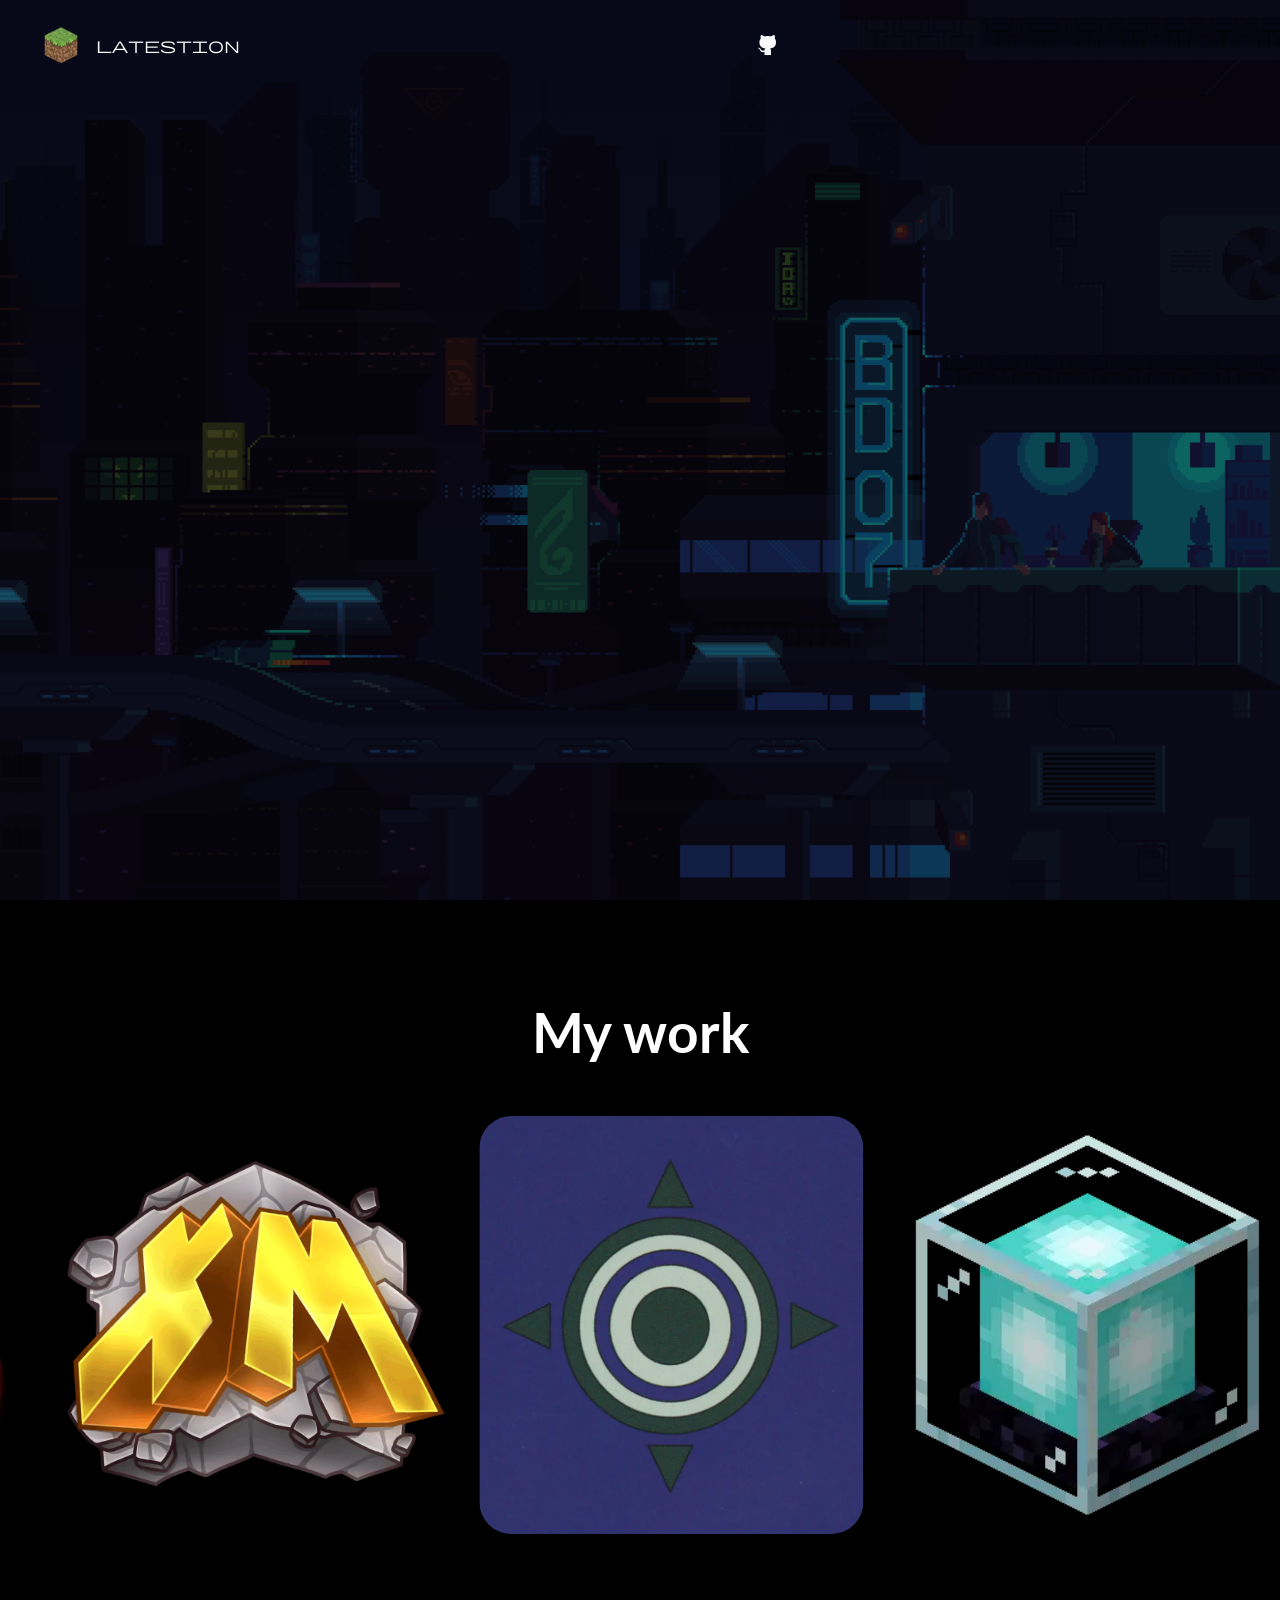
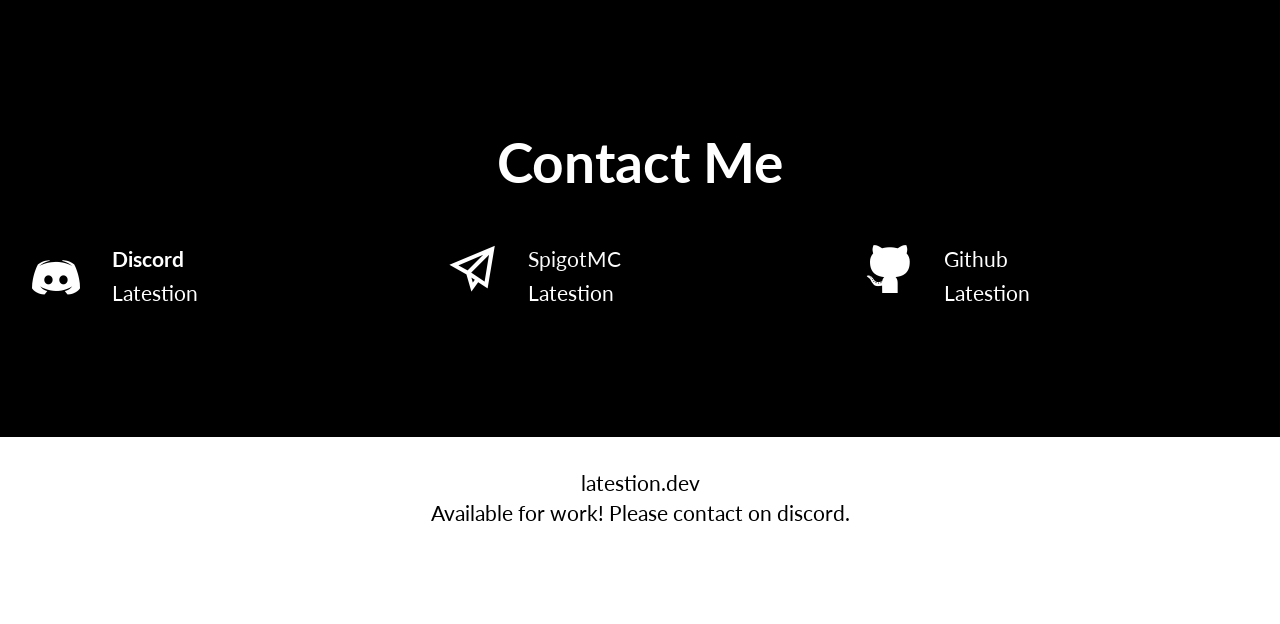
==== commit f2e1b115: "Add files via upload Changes #2" ====
--- a/index.html
+++ b/index.html
@@ -25,7 +25,7 @@
   <noscript><link rel="stylesheet" href="https://fonts.googleapis.com/css?family=Lato:100,100i,300,300i,400,400i,700,700i,900,900i&display=swap"></noscript>
   <link rel="preload" href="https://fonts.googleapis.com/css?family=Material+Symbols+Rounded:100,200,300,400,500,600,700&display=swap" as="style" onload="this.onload=null;this.rel='stylesheet'">
   <noscript><link rel="stylesheet" href="https://fonts.googleapis.com/css?family=Material+Symbols+Rounded:100,200,300,400,500,600,700&display=swap"></noscript>
-  <link rel="preload" as="style" href="assets/mobirise/css/mbr-additional.css?v=IfNjH2"><link rel="stylesheet" href="assets/mobirise/css/mbr-additional.css?v=IfNjH2" type="text/css">
+  <link rel="preload" as="style" href="assets/mobirise/css/mbr-additional.css?v=7mguWb"><link rel="stylesheet" href="assets/mobirise/css/mbr-additional.css?v=7mguWb" type="text/css">
 
   
   
@@ -40,11 +40,11 @@
 		<div class="container">
 			<div class="navbar-brand">
 				<span class="navbar-logo">
-					<a href="https://mobiri.se">
-						<img src="assets/images/minecraft-logo-1022-96x96.png" alt="Mobirise Website Builder" style="height: 2.4rem;">
-					</a>
+					
+						<img src="assets/images/minecraft-logo-1022-96x96.webp" alt="Mobirise Website Builder" style="height: 2.4rem;">
+					
 				</span>
-				<span class="navbar-caption-wrap"><a class="navbar-caption text-white display-4" href="https://mobiri.se">Latestion</a></span>
+				<span class="navbar-caption-wrap"><a class="navbar-caption text-white text-primary display-4" href="index.html#top">Latestion</a></span>
 			</div>
 			<button class="navbar-toggler" type="button" data-toggle="collapse" data-bs-toggle="collapse" data-target="#navbarSupportedContent" data-bs-target="#navbarSupportedContent" aria-controls="navbarNavAltMarkup" aria-expanded="false" aria-label="Toggle navigation">
 				<div class="hamburger">
@@ -56,13 +56,7 @@
 			</button>
 			<div class="collapse navbar-collapse opacityScroll" id="navbarSupportedContent">
 				<ul class="navbar-nav nav-dropdown nav-right" data-app-modern-menu="true"><li class="nav-item">
-						<a class="nav-link link text-white display-4" href="https://mobiri.se">About</a>
-					</li>
-					<li class="nav-item">
-						<a class="nav-link link text-white display-4" href="https://mobiri.se" aria-expanded="false">Services</a>
-					</li>
-					<li class="nav-item">
-						<a class="nav-link link text-white display-4" href="https://mobiri.se"><span class="socicon socicon-github mbr-iconfont mbr-iconfont-btn"></span></a>
+						<a class="nav-link link text-white text-primary display-4" href="https://github.com/Latestion" target="_blank"><span class="socicon socicon-github mbr-iconfont mbr-iconfont-btn"></span></a>
 					</li></ul>
 				
 				
@@ -86,115 +80,35 @@
   </div>
 </section>
 
-<section data-bs-version="5.1" class="people04 cid-u6y6r8WC4A" id="people04-c">
-	
-	
-	<div class="container">
-		<div class="row mb-5 justify-content-center">
-			<div class="col-12 mb-0 content-head">
-				<h3 class="mbr-section-title mbr-fonts-style align-center mb-0 display-2">
-					<strong>Testimonials</strong>
-				</h3>
-				
-			</div>
-		</div>
-		<div class="row mbr-masonry" data-masonry="{&quot;percentPosition&quot;: true }">
-			<div class="item features-without-image col-12 col-md-6 col-lg-4 active">
-				<div class="item-wrapper">
-					<div class="card-box align-left">
-						<p class="card-text mbr-fonts-style display-7">
-							I can't express how much I adore the unique clothing pieces from this small creative
-							business. Each piece has its own character and charm. I feel like I'm wearing a work of art!
-						</p>
-						<div class="img-wrapper mt-4 mb-2">
-							<img src="assets/images/team1.jpg" alt="" data-slide-to="0" data-bs-slide-to="0">
-						</div>
-						<h5 class="card-title mbr-fonts-style display-7">
-							<strong>Sarah</strong>
-						</h5>
-					</div>
-				</div>
-			</div>
-			<div class="item features-without-image col-12 col-md-6 col-lg-4">
-				<div class="item-wrapper">
-					<div class="card-box align-left">
-						<p class="card-text mbr-fonts-style display-7">
-							I've been a customer for years, and I'm always excited to see the latest creations. The
-							designs are fresh and exciting, and the customer service is top-notch.
-						</p>
-						<div class="img-wrapper mt-4 mb-2">
-							<img src="assets/images/team2.jpg" data-slide-to="1" data-bs-slide-to="1" alt="">
-						</div>
-						<h5 class="card-title mbr-fonts-style display-7">
-							<strong>Rachel</strong>
-						</h5>
-					</div>
-				</div>
-			</div>
-			<div class="item features-without-image col-12 col-md-6 col-lg-4">
-				<div class="item-wrapper">
-					<div class="card-box align-left">
-						<p class="card-text mbr-fonts-style display-7">
-							I keep coming back for more because I can't find clothing like this anywhere else. It's not
-							just clothing; it's a statement. I'm proud to support such a talented small business.
-						</p>
-						<div class="img-wrapper mt-4 mb-2">
-							<img src="assets/images/team4.jpg" data-slide-to="2" data-bs-slide-to="2" alt="">
-						</div>
-						<h5 class="card-title mbr-fonts-style display-7">
-							<strong>Emily</strong>
-						</h5>
-					</div>
-				</div>
-			</div>
-			<div class="item features-without-image col-12 col-md-6 col-lg-4">
-				<div class="item-wrapper">
-					<div class="card-box align-left">
-						<p class="card-text mbr-fonts-style display-7">
-							As a fashion enthusiast, I appreciate the craftsmanship in every piece. These clothes are
-							comfortable, stylish, and perfect for any occasion. I'm hooked!
-						</p>
-						<div class="img-wrapper mt-4 mb-2">
-							<img src="assets/images/team3.jpg" data-slide-to="3" data-bs-slide-to="3" alt="">
-						</div>
-						<h5 class="card-title mbr-fonts-style display-7">
-							<strong>David</strong>
-						</h5>
-					</div>
-				</div>
-			</div>
-			<div class="item features-without-image col-12 col-md-6 col-lg-4">
-				<div class="item-wrapper">
-					<div class="card-box align-left">
-						<p class="card-text mbr-fonts-style display-7">
-							The quality and attention to detail are truly impressive. Thank you for making me feel stylish!
-						</p>
-						<div class="img-wrapper mt-4 mb-2">
-							<img src="assets/images/team6.jpg" data-slide-to="4" data-bs-slide-to="4" alt="">
-						</div>
-						<h5 class="card-title mbr-fonts-style display-7">
-							<strong>Michael</strong>
-						</h5>
-					</div>
-				</div>
-			</div>
-			<div class="item features-without-image col-12 col-md-6 col-lg-4">
-				<div class="item-wrapper">
-					<div class="card-box align-left">
-						<p class="card-text mbr-fonts-style display-7">
-							I've received so many inquiries about where I get my outfits. Keep up the fantastic work!
-						</p>
-						<div class="img-wrapper mt-4 mb-2">
-							<img src="assets/images/team2.jpg" data-slide-to="5" data-bs-slide-to="5" alt="">
-						</div>
-						<h5 class="card-title mbr-fonts-style display-7">
-							<strong>Jessica</strong>
-						</h5>
-					</div>
-				</div>
-			</div>
-		</div>
-	</div>
+<section data-bs-version="5.1" class="gallery07 cid-u6BJHIbutQ" id="gallery07-h">
+  
+  
+  <div class="container-fluid gallery-wrapper">
+    <div class="row justify-content-center">
+      <div class="col-12 content-head">
+        <div class="mbr-section-head mb-5">
+          <h4 class="mbr-section-title mbr-fonts-style align-center mb-0 display-2"><strong>My work</strong></h4>
+          
+        </div>
+      </div>
+    </div>
+    <div class="grid-container">
+      <div class="grid-container-3 moving-left" style="transform: translate3d(-200px, 0px, 0px);">
+        <div class="grid-item">
+          <img src="assets/images/beacon-je6-be2-300x300.webp" alt="Mobirise Website Builder">
+        </div>
+        <div class="grid-item">
+          <img src="assets/images/lc-99x99.webp" alt="Mobirise Website Builder">
+        </div>
+        <div class="grid-item">
+          <img src="assets/images/xenos-1000x1000.webp" alt="Mobirise Website Builder">
+        </div>
+        <div class="grid-item">
+          <img src="assets/images/d8ll9nb-fc440e4e-cb35-47f4-bd17-a89bc8bcf8e7-2-1152x1604.webp" alt="Mobirise Website Builder">
+        </div>
+      </div>
+    </div>
+  </div>
 </section>
 
 <section data-bs-version="5.1" class="social02 cid-u6y6AEX4lq" id="social02-d">
@@ -220,7 +134,7 @@
 			
 			<div class="item features-without-image col-12 col-md-6 col-lg-4 active">
 				<div class="item-wrapper">
-					<span class="mbr-iconfont m-auto socicon-discord socicon"></span>
+					<span class="mbr-iconfont m-auto socicon-discord socicon" style="color: rgb(255, 255, 255); fill: rgb(255, 255, 255);"></span>
 					<div class="card-box">
 						<h4 class="card-title mbr-fonts-style mb-1 display-7">
 							<strong>Discord</strong></h4>
@@ -229,17 +143,40 @@
 				</div>
 			</div><div class="item features-without-image col-12 col-md-6 col-lg-4">
 				<div class="item-wrapper">
-					<span class="mbr-iconfont m-auto mobi-mbri-paper-plane mobi-mbri"></span>
+					<a href="https://www.spigotmc.org/resources/authors/latestion.774721/"><span class="mbr-iconfont m-auto mobi-mbri-paper-plane mobi-mbri" style="color: rgb(255, 255, 255); fill: rgb(255, 255, 255);"></span></a>
 					<div class="card-box">
 						<h4 class="card-title mbr-fonts-style mb-1 display-7">
-							<strong>SpigotMC</strong></h4>
-						<h5 class="card-text mbr-fonts-style display-7"><a href="https://www.spigotmc.org/resources/authors/latestion.774721/" class="text-success" target="_blank">Latestion</a><br></h5>
+							<strong><a href="https://www.spigotmc.org/resources/authors/latestion.774721/" class="text-white" target="_blank">SpigotMC</a></strong></h4>
+						<h5 class="card-text mbr-fonts-style display-7"><a href="https://www.spigotmc.org/resources/authors/latestion.774721/" class="text-primary" target="_blank">Latestion</a><br></h5>
+					</div>
+				</div>
+			</div><div class="item features-without-image col-12 col-md-6 col-lg-4">
+				<div class="item-wrapper">
+					<a href="https://github.com/Latestion" target="_blank"><span class="mbr-iconfont m-auto socicon-github socicon" style="color: rgb(255, 255, 255); fill: rgb(255, 255, 255);"></span></a>
+					<div class="card-box">
+						<h4 class="card-title mbr-fonts-style mb-1 display-7"><a href="https://github.com/Latestion" class="text-primary" target="_blank">Github</a></h4>
+						<h5 class="card-text mbr-fonts-style display-7"><a href="https://github.com/Latestion" class="text-primary" target="_blank">Latestion</a><br></h5>
 					</div>
 				</div>
 			</div>
 		</div>
 	</div>
-</section><section class="display-7" style="padding: 0;align-items: center;justify-content: center;flex-wrap: wrap;    align-content: center;display: flex;position: relative;height: 4rem;"><a href="https://mobiri.se/3157482" style="flex: 1 1;height: 4rem;position: absolute;width: 100%;z-index: 1;"><img alt="" style="height: 4rem;" src="[data-uri]"></a><p style="margin: 0;text-align: center;" class="display-7">&#8204;</p><a style="z-index:1" href="https://mobirise.com/offline-website-builder.html">Offline Website Builder</a></section><script src="assets/bootstrap/js/bootstrap.bundle.min.js"></script>  <script src="assets/parallax/jarallax.js"></script>  <script src="assets/smoothscroll/smooth-scroll.js"></script>  <script src="assets/ytplayer/index.js"></script>  <script src="assets/dropdown/js/navbar-dropdown.js"></script>  <script src="assets/masonry/masonry.pkgd.min.js"></script>  <script src="assets/imagesloaded/imagesloaded.pkgd.min.js"></script>  <script src="assets/theme/js/script.js"></script>  
+</section>
+
+<section data-bs-version="5.1" class="footer4 cid-u6BN6tpHtM" once="footers" id="footer04-i">
+
+    
+
+    
+
+    <div class="container">
+        <div class="media-container-row align-center mbr-white">
+            <div class="col-12">
+                <p class="mbr-text mb-0 mbr-fonts-style display-7">latestion.dev<br>Available for work! Please contact on discord.</p>
+            </div>
+        </div>
+    </div>
+</section><section class="display-7" style="padding: 0;align-items: center;justify-content: center;flex-wrap: wrap;    align-content: center;display: flex;position: relative;height: 4rem;"><a href="https://mobiri.se/3157482" style="flex: 1 1;height: 4rem;position: absolute;width: 100%;z-index: 1;"><img alt="" style="height: 4rem;" src="[data-uri]"></a><p style="margin: 0;text-align: center;" class="display-7">&#8204;</p><a style="z-index:1" href="https://mobirise.com/html-builder.html">HTML Website Builder</a></section><script src="assets/bootstrap/js/bootstrap.bundle.min.js"></script>  <script src="assets/parallax/jarallax.js"></script>  <script src="assets/smoothscroll/smooth-scroll.js"></script>  <script src="assets/ytplayer/index.js"></script>  <script src="assets/dropdown/js/navbar-dropdown.js"></script>  <script src="assets/scrollgallery/scroll-gallery.js"></script>  <script src="assets/theme/js/script.js"></script>  
   
   
 </body>
--- a/assets/mobirise/css/mbr-additional.css
+++ b/assets/mobirise/css/mbr-additional.css
@@ -1397,60 +1397,92 @@
   text-align: center;
   color: #4be97e;
 }
-.cid-u6y6r8WC4A {
+.cid-u6BJHIbutQ {
   padding-top: 6rem;
-  padding-bottom: 8rem;
+  padding-bottom: 6rem;
   background-color: #000000;
 }
-.cid-u6y6r8WC4A .item-wrapper img {
-  width: 80px;
-  height: 80px;
-  object-fit: cover;
-  border-radius: 50% !important;
-}
-.cid-u6y6r8WC4A .item-wrapper {
-  background: #ffffff;
-  margin-bottom: 2rem;
-  padding: 2.25rem;
-}
-@media (min-width: 992px) and (max-width: 1200px) {
-  .cid-u6y6r8WC4A .item-wrapper {
-    padding: 1.5rem;
-    margin-bottom: 2rem;
-  }
+.cid-u6BJHIbutQ .item:focus,
+.cid-u6BJHIbutQ span:focus {
+  outline: none;
+}
+.cid-u6BJHIbutQ .item {
+  cursor: pointer;
+}
+.cid-u6BJHIbutQ .grid-container {
+  grid-row-gap: 2rem;
 }
 @media (max-width: 767px) {
-  .cid-u6y6r8WC4A .item-wrapper {
-    padding: 1.5rem;
-    margin-bottom: 1rem;
-  }
-}
-.cid-u6y6r8WC4A .card-title,
-.cid-u6y6r8WC4A .iconfont-wrapper {
+  .cid-u6BJHIbutQ .grid-container {
+    grid-row-gap: 1rem;
+  }
+}
+.cid-u6BJHIbutQ .grid-container-1,
+.cid-u6BJHIbutQ .grid-container-2,
+.cid-u6BJHIbutQ .grid-container-3 {
+  gap: 0 2rem;
+}
+@media (max-width: 767px) {
+  .cid-u6BJHIbutQ .grid-container-1,
+  .cid-u6BJHIbutQ .grid-container-2,
+  .cid-u6BJHIbutQ .grid-container-3 {
+    gap: 0 1rem;
+  }
+}
+.cid-u6BJHIbutQ .mbr-section-title {
+  color: #ffffff;
+}
+.cid-u6BJHIbutQ .mbr-text,
+.cid-u6BJHIbutQ .mbr-section-btn {
   color: #000000;
 }
-.cid-u6y6r8WC4A .card-text {
-  color: #000000;
-  text-align: left;
-}
-.cid-u6y6r8WC4A .content-head {
+.cid-u6BJHIbutQ .content-head {
   max-width: 800px;
 }
-.cid-u6y6r8WC4A .mbr-section-title {
-  color: #ffffff;
-}
-.cid-u6y6r8WC4A .card-title,
-.cid-u6y6r8WC4A .img-wrapper {
-  text-align: center;
-}
-.cid-u6y6r8WC4A .img-wrapper {
+.cid-u6BJHIbutQ .container,
+.cid-u6BJHIbutQ .container-fluid {
+  overflow: hidden;
+}
+.cid-u6BJHIbutQ .grid-container {
+  display: grid;
+  transform: translate3d(-3rem, 0, 0);
+  width: 115vw;
+  grid-column-gap: 1rem;
+}
+.cid-u6BJHIbutQ .grid-item {
   display: flex;
   justify-content: center;
+  align-items: center;
+}
+.cid-u6BJHIbutQ .grid-item img {
+  min-width: 30vw;
+  max-width: 100%;
+  max-height: 100%;
+  object-fit: cover;
+}
+@media (max-width: 767px) {
+  .cid-u6BJHIbutQ .grid-item img {
+    min-width: 35vw;
+  }
+}
+.cid-u6BJHIbutQ .grid-container-1,
+.cid-u6BJHIbutQ .grid-container-2,
+.cid-u6BJHIbutQ .grid-container-3 {
+  display: grid;
+  grid-template-columns: repeat(4, 1fr);
+  grid-auto-columns: 1fr;
+  grid-auto-flow: column;
+}
+.cid-u6BJHIbutQ .grid-container-1 {
+  align-items: flex-end;
+}
+.cid-u6BJHIbutQ .grid-container-2 {
+  align-items: flex-start;
 }
 .cid-u6y6AEX4lq {
-  padding-top: 2rem;
-  padding-bottom: 2rem;
-  background-color: #ffffff;
+  padding-top: 6rem;
+  padding-bottom: 6rem;
+  background-color: #000000;
 }
 .cid-u6y6AEX4lq .mbr-fallback-image.disabled {
   display: none;
@@ -1476,9 +1508,27 @@
 }
 .cid-u6y6AEX4lq .mbr-iconfont {
   font-size: 3rem;
-  color: #2e481a;
+  color: #000000;
   padding-right: 2rem;
 }
 .cid-u6y6AEX4lq .content-head {
   max-width: 800px;
 }
+.cid-u6y6AEX4lq .mbr-section-title {
+  color: #ffffff;
+}
+.cid-u6y6AEX4lq .card-title {
+  color: #ffffff;
+}
+.cid-u6y6AEX4lq .card-text {
+  color: #ffffff;
+}
+.cid-u6BN6tpHtM {
+  padding-top: 2rem;
+  padding-bottom: 2rem;
+  background-color: #ffffff;
+  overflow: hidden;
+}
+.cid-u6BN6tpHtM .media-container-row .mbr-text {
+  color: #000000;
+}
--- a/assets/mobirise/css/mbr-additional.css
+++ b/assets/mobirise/css/mbr-additional.css
@@ -1397,60 +1397,92 @@
   text-align: center;
   color: #4be97e;
 }
-.cid-u6y6r8WC4A {
+.cid-u6BJHIbutQ {
   padding-top: 6rem;
-  padding-bottom: 8rem;
+  padding-bottom: 6rem;
   background-color: #000000;
 }
-.cid-u6y6r8WC4A .item-wrapper img {
-  width: 80px;
-  height: 80px;
-  object-fit: cover;
-  border-radius: 50% !important;
-}
-.cid-u6y6r8WC4A .item-wrapper {
-  background: #ffffff;
-  margin-bottom: 2rem;
-  padding: 2.25rem;
-}
-@media (min-width: 992px) and (max-width: 1200px) {
-  .cid-u6y6r8WC4A .item-wrapper {
-    padding: 1.5rem;
-    margin-bottom: 2rem;
-  }
+.cid-u6BJHIbutQ .item:focus,
+.cid-u6BJHIbutQ span:focus {
+  outline: none;
+}
+.cid-u6BJHIbutQ .item {
+  cursor: pointer;
+}
+.cid-u6BJHIbutQ .grid-container {
+  grid-row-gap: 2rem;
 }
 @media (max-width: 767px) {
-  .cid-u6y6r8WC4A .item-wrapper {
-    padding: 1.5rem;
-    margin-bottom: 1rem;
-  }
-}
-.cid-u6y6r8WC4A .card-title,
-.cid-u6y6r8WC4A .iconfont-wrapper {
+  .cid-u6BJHIbutQ .grid-container {
+    grid-row-gap: 1rem;
+  }
+}
+.cid-u6BJHIbutQ .grid-container-1,
+.cid-u6BJHIbutQ .grid-container-2,
+.cid-u6BJHIbutQ .grid-container-3 {
+  gap: 0 2rem;
+}
+@media (max-width: 767px) {
+  .cid-u6BJHIbutQ .grid-container-1,
+  .cid-u6BJHIbutQ .grid-container-2,
+  .cid-u6BJHIbutQ .grid-container-3 {
+    gap: 0 1rem;
+  }
+}
+.cid-u6BJHIbutQ .mbr-section-title {
+  color: #ffffff;
+}
+.cid-u6BJHIbutQ .mbr-text,
+.cid-u6BJHIbutQ .mbr-section-btn {
   color: #000000;
 }
-.cid-u6y6r8WC4A .card-text {
-  color: #000000;
-  text-align: left;
-}
-.cid-u6y6r8WC4A .content-head {
+.cid-u6BJHIbutQ .content-head {
   max-width: 800px;
 }
-.cid-u6y6r8WC4A .mbr-section-title {
-  color: #ffffff;
-}
-.cid-u6y6r8WC4A .card-title,
-.cid-u6y6r8WC4A .img-wrapper {
-  text-align: center;
-}
-.cid-u6y6r8WC4A .img-wrapper {
+.cid-u6BJHIbutQ .container,
+.cid-u6BJHIbutQ .container-fluid {
+  overflow: hidden;
+}
+.cid-u6BJHIbutQ .grid-container {
+  display: grid;
+  transform: translate3d(-3rem, 0, 0);
+  width: 115vw;
+  grid-column-gap: 1rem;
+}
+.cid-u6BJHIbutQ .grid-item {
   display: flex;
   justify-content: center;
+  align-items: center;
+}
+.cid-u6BJHIbutQ .grid-item img {
+  min-width: 30vw;
+  max-width: 100%;
+  max-height: 100%;
+  object-fit: cover;
+}
+@media (max-width: 767px) {
+  .cid-u6BJHIbutQ .grid-item img {
+    min-width: 35vw;
+  }
+}
+.cid-u6BJHIbutQ .grid-container-1,
+.cid-u6BJHIbutQ .grid-container-2,
+.cid-u6BJHIbutQ .grid-container-3 {
+  display: grid;
+  grid-template-columns: repeat(4, 1fr);
+  grid-auto-columns: 1fr;
+  grid-auto-flow: column;
+}
+.cid-u6BJHIbutQ .grid-container-1 {
+  align-items: flex-end;
+}
+.cid-u6BJHIbutQ .grid-container-2 {
+  align-items: flex-start;
 }
 .cid-u6y6AEX4lq {
-  padding-top: 2rem;
-  padding-bottom: 2rem;
-  background-color: #ffffff;
+  padding-top: 6rem;
+  padding-bottom: 6rem;
+  background-color: #000000;
 }
 .cid-u6y6AEX4lq .mbr-fallback-image.disabled {
   display: none;
@@ -1476,9 +1508,27 @@
 }
 .cid-u6y6AEX4lq .mbr-iconfont {
   font-size: 3rem;
-  color: #2e481a;
+  color: #000000;
   padding-right: 2rem;
 }
 .cid-u6y6AEX4lq .content-head {
   max-width: 800px;
 }
+.cid-u6y6AEX4lq .mbr-section-title {
+  color: #ffffff;
+}
+.cid-u6y6AEX4lq .card-title {
+  color: #ffffff;
+}
+.cid-u6y6AEX4lq .card-text {
+  color: #ffffff;
+}
+.cid-u6BN6tpHtM {
+  padding-top: 2rem;
+  padding-bottom: 2rem;
+  background-color: #ffffff;
+  overflow: hidden;
+}
+.cid-u6BN6tpHtM .media-container-row .mbr-text {
+  color: #000000;
+}
